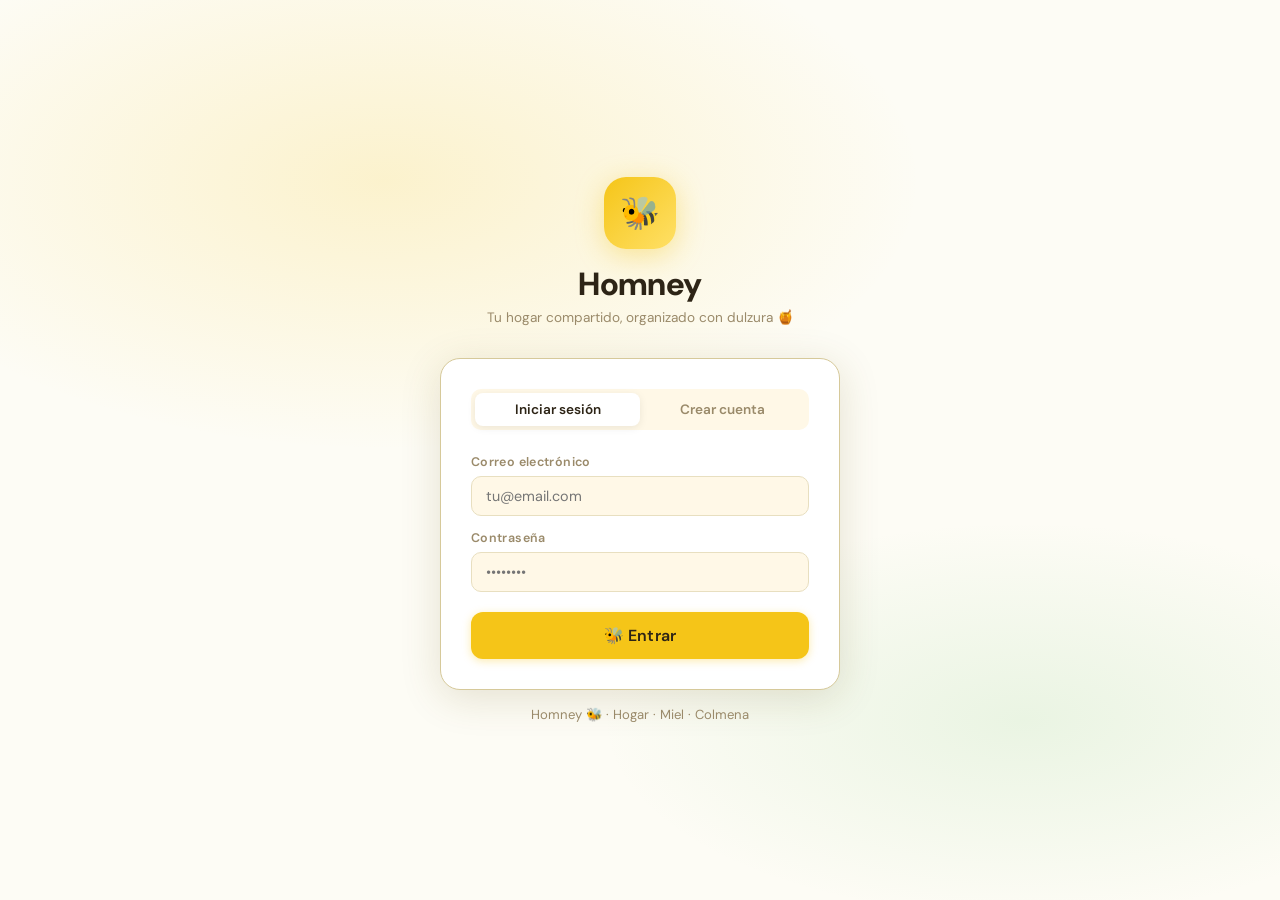
==== frontend/index.html @ 1d73d03b "Hago API-REST de tablas y un mvp basico" ====
<!DOCTYPE html>
<html lang="es">
<head>
<meta charset="UTF-8">
<meta name="viewport" content="width=device-width, initial-scale=1.0">
<title>Homney 🐝 — Tu hogar compartido</title>
<link href="https://fonts.googleapis.com/css2?family=DM+Sans:wght@300;400;500;600&display=swap" rel="stylesheet">
<link rel="stylesheet" href="css/styles.css">
</head>
<body>

<!-- ══════════════════ TOAST ══════════════════ -->
<div id="toast"></div>

<!-- ══════════════════════════════════════════════════════
     LOGIN / REGISTRO
══════════════════════════════════════════════════════ -->
<div id="login-screen">
  <div class="login-card">

    <div class="login-logo">
      <div class="logo-wrap">🐝</div>
      <h1>Homney</h1>
      <p>Tu hogar compartido, organizado con dulzura 🍯</p>
    </div>

    <div class="login-box">
      <!-- Tabs -->
      <div class="login-tabs">
        <div class="login-tab active" data-tab="login"    onclick="switchAuthTab('login')">Iniciar sesión</div>
        <div class="login-tab"        data-tab="registro" onclick="switchAuthTab('registro')">Crear cuenta</div>
      </div>

      <!-- Panel login -->
      <div id="panel-login">
        <div class="field">
          <label>Correo electrónico</label>
          <input type="email" id="login-email" placeholder="tu@email.com" autocomplete="email">
        </div>
        <div class="field">
          <label>Contraseña</label>
          <input type="password" id="login-pass" placeholder="••••••••" autocomplete="current-password">
        </div>
        <button class="btn btn-primary" id="btn-login" onclick="doLogin()" style="width:100%;padding:13px;font-size:1rem;border-radius:12px;margin-top:6px">
          🐝 Entrar
        </button>
      </div>

      <!-- Panel registro -->
      <div id="panel-registro" class="hidden">
        <div class="grid-form grid-form-2">
          <div class="field" style="grid-column:1/-1">
            <label>Nombre completo *</label>
            <input type="text" id="reg-nombre" placeholder="Tu nombre">
          </div>
          <div class="field">
            <label>Email *</label>
            <input type="email" id="reg-email" placeholder="tu@email.com">
          </div>
          <div class="field">
            <label>Teléfono *</label>
            <input type="tel" id="reg-telefono" placeholder="612345678">
          </div>
          <div class="field">
            <label>Contraseña *</label>
            <input type="password" id="reg-pass" placeholder="••••••••">
          </div>
          <div class="field">
            <label>Sexo *</label>
            <select id="reg-sexo">
              <option value="hombre">Hombre</option>
              <option value="mujer">Mujer</option>
              <option value="otro">Otro</option>
            </select>
          </div>
          <div class="field" style="grid-column:1/-1">
            <label>¿Qué quieres hacer?</label>
            <select id="reg-modo" onchange="onRegModoChange()">
              <option value="nuevo">🏠 Crear un hogar nuevo</option>
              <option value="unirse">🔑 Unirme a un hogar existente</option>
            </select>
          </div>
          <div class="field hidden" id="reg-clave-wrap" style="grid-column:1/-1">
            <label>Clave de invitación del hogar</label>
            <input type="text" id="reg-clave" placeholder="Ej: HABC12" style="text-transform:uppercase">
          </div>
        </div>
        <button class="btn btn-primary" id="btn-register" onclick="doRegister()" style="width:100%;padding:13px;font-size:1rem;border-radius:12px;margin-top:6px">
          🏠 Crear cuenta
        </button>
      </div>
    </div>

    <div class="login-footer">
      Homney 🐝 · Hogar · Miel · Colmena
    </div>
  </div>
</div>

<!-- ══════════════════════════════════════════════════════
     APP SHELL
══════════════════════════════════════════════════════ -->
<div id="app" class="hidden">

  <!-- SIDEBAR -->
  <nav id="sidebar">
    <div class="sidebar-logo">
      <div class="logo-mini">🐝</div>
      <div>
        <div class="brand">Homney</div>
        <div class="brand-sub">Tu colmena 🍯</div>
      </div>
    </div>

    <div class="sidebar-nav">
      <div class="nav-label">Principal</div>
      <button class="nav-item active" onclick="navigate('dashboard')" data-page="dashboard">
        <span class="icon">⊞</span> Dashboard
      </button>
      <button class="nav-item" onclick="navigate('hogar')" data-page="hogar">
        <span class="icon">🏠</span> Mi Hogar
      </button>
      <button class="nav-item" onclick="navigate('tareas')" data-page="tareas">
        <span class="icon">✅</span> Tareas
      </button>
      <button class="nav-item" onclick="navigate('cartera')" data-page="cartera">
        <span class="icon">💰</span> Mi Cartera
      </button>
      <button class="nav-item" onclick="navigate('muro')" data-page="muro">
        <span class="icon">📢</span> Muro
      </button>
      <button class="nav-item" onclick="navigate('perfil')" data-page="perfil">
        <span class="icon">👤</span> Mi Perfil
      </button>

      <div class="nav-label">Crear</div>
      <button class="nav-item" onclick="openModalTarea()">
        <span class="icon">＋</span> Nueva Tarea
      </button>
      <button class="nav-item" onclick="openModalGasto()">
        <span class="icon">＋</span> Nuevo Gasto
      </button>
      <button class="nav-item" onclick="openModalPub()">
        <span class="icon">＋</span> Publicar en muro
      </button>
    </div>

    <div class="sidebar-footer">
      <div class="user-chip" id="user-dropdown-wrap" onclick="toggleDropdown()">
        <div class="avatar" id="sidebar-avatar">?</div>
        <div class="user-info">
          <div class="user-name" id="sidebar-name">—</div>
          <div class="user-role" id="sidebar-role">—</div>
        </div>
        <span style="color:var(--muted);font-size:.75rem">▾</span>
        <div class="dropdown-menu" id="user-dropdown">
          <div class="dropdown-item" onclick="navigate('perfil')">👤 Mi cuenta</div>
          <div class="dropdown-item" onclick="navigate('cartera')">💰 Mi cartera</div>
          <div class="dropdown-item red" onclick="doLogout()">⏻ Cerrar sesión</div>
        </div>
      </div>
    </div>
  </nav>

  <!-- MAIN -->
  <div id="main">
    <div id="topbar">
      <button class="btn btn-icon btn-sm" onclick="toggleSidebar()" style="display:none" id="btn-menu">☰</button>
      <h2 id="topbar-title">Dashboard</h2>
      <div class="topbar-actions" id="topbar-actions"></div>
      <div class="avatar" id="topbar-avatar" onclick="toggleDropdown()" style="cursor:pointer" title="Mi perfil">?</div>
    </div>
    <div id="content"></div>
  </div>
</div>

<!-- ════════════════════════════════════════════════════════
     MODALES
════════════════════════════════════════════════════════ -->

<!-- GASTO -->
<div class="modal-overlay" id="modal-gasto">
  <div class="modal">
    <h3 id="modal-gasto-title">💰 Nuevo Gasto</h3>
    <div class="grid-form grid-form-2">
      <div class="field" style="grid-column:1/-1">
        <label>Concepto *</label>
        <input type="text" id="g-concepto" placeholder="Ej: Compra supermercado">
      </div>
      <div class="field">
        <label>Importe (€) *</label>
        <input type="number" id="g-importe" placeholder="0.00" step="0.01" min="0">
      </div>
      <div class="field">
        <label>Fecha *</label>
        <input type="date" id="g-fecha">
      </div>
      <div class="field">
        <label>Categoría *</label>
        <select id="g-categoria"><option value="">Cargando...</option></select>
      </div>
      <div class="field">
        <label>Modo de pago</label>
        <select id="g-modo">
          <option value="efectivo">💵 Efectivo</option>
          <option value="transferencia">🏦 Transferencia</option>
          <option value="tarjeta">💳 Tarjeta</option>
          <option value="bizum">📱 Bizum</option>
        </select>
      </div>
      <div class="field" style="grid-column:1/-1">
        <label>Tipo</label>
        <select id="g-tipo">
          <option value="fijo">Fijo (mensual/recurrente)</option>
          <option value="ocasional">Ocasional</option>
        </select>
      </div>
    </div>
    <div class="modal-footer">
      <button class="btn btn-ghost" onclick="closeModal('modal-gasto')">Cancelar</button>
      <button class="btn btn-primary" id="btn-submit-gasto" onclick="submitGasto()">💰 Registrar</button>
    </div>
  </div>
</div>

<!-- TAREA -->
<div class="modal-overlay" id="modal-tarea">
  <div class="modal">
    <h3 id="modal-tarea-title">✅ Nueva Tarea</h3>
    <div class="field">
      <label>Nombre de la tarea *</label>
      <input type="text" id="t-nombre" placeholder="Ej: Limpiar el baño">
    </div>
    <div class="grid-form grid-form-2">
      <div class="field">
        <label>Duración (min)</label>
        <input type="number" id="t-duracion" placeholder="20" min="1">
      </div>
      <div class="field">
        <label>Nº veces</label>
        <input type="number" id="t-numveces" value="1" min="1">
      </div>
      <div class="field">
        <label>Frecuencia *</label>
        <select id="t-frecuencia" onchange="onFrecuenciaChange()">
          <option value="dia">Diaria</option>
          <option value="semana">Semanal</option>
          <option value="mes">Mensual</option>
          <option value="variable">Variable</option>
        </select>
      </div>
      <div class="field">
        <label>Habitación</label>
        <select id="t-habitacion"><option value="">Sin habitación</option></select>
      </div>
    </div>
    <div class="field hidden" id="t-expl-wrap">
      <label>Explicación frecuencia variable</label>
      <textarea id="t-explicacion" placeholder="Describe cuándo se realiza..."></textarea>
    </div>
    <div class="modal-footer">
      <button class="btn btn-ghost" onclick="closeModal('modal-tarea')">Cancelar</button>
      <button class="btn btn-primary" id="btn-submit-tarea" onclick="submitTarea()">✅ Crear y asignarme</button>
    </div>
  </div>
</div>

<!-- HABITACION -->
<div class="modal-overlay" id="modal-hab">
  <div class="modal">
    <h3 id="modal-hab-title">🛋️ Nueva Habitación</h3>
    <div class="field">
      <label>Nombre *</label>
      <input type="text" id="h-nombre" placeholder="Ej: Salón, Habitación 1...">
    </div>
    <div class="field">
      <label>Tipo</label>
      <select id="h-tipo">
        <option value="generica">🛋️ Genérica</option>
        <option value="cocina">🍳 Cocina</option>
        <option value="aseo">🚿 Aseo / Baño</option>
        <option value="garaje">🚗 Garaje</option>
        <option value="exterior">🌿 Exterior / Jardín</option>
      </select>
    </div>
    <div class="modal-footer">
      <button class="btn btn-ghost" onclick="closeModal('modal-hab')">Cancelar</button>
      <button class="btn btn-primary" id="btn-submit-hab" onclick="submitHabitacion()">🛋️ Crear</button>
    </div>
  </div>
</div>

<!-- PUBLICACION MURO -->
<div class="modal-overlay" id="modal-pub">
  <div class="modal">
    <h3 id="modal-pub-title">📢 Nueva publicación</h3>
    <div class="field">
      <label>Título *</label>
      <input type="text" id="p-titulo" placeholder="Ej: Lista de la compra, Aviso importante...">
    </div>
    <div class="field">
      <label>Contenido *</label>
      <textarea id="p-cuerpo" placeholder="Escribe aquí tu mensaje para el hogar..." style="min-height:100px"></textarea>
    </div>
    <div class="modal-footer">
      <button class="btn btn-ghost" onclick="closeModal('modal-pub')">Cancelar</button>
      <button class="btn btn-primary" id="btn-submit-pub" onclick="submitPub()">📢 Publicar</button>
    </div>
  </div>
</div>

<!-- PERFIL — editar -->
<div class="modal-overlay" id="modal-perfil">
  <div class="modal">
    <h3>👤 Editar mi perfil</h3>
    <div class="grid-form grid-form-2">
      <div class="field" style="grid-column:1/-1">
        <label>Nombre *</label>
        <input type="text" id="ep-nombre" placeholder="Tu nombre">
      </div>
      <div class="field">
        <label>Email *</label>
        <input type="email" id="ep-email" placeholder="tu@email.com">
      </div>
      <div class="field">
        <label>Teléfono *</label>
        <input type="tel" id="ep-telefono" placeholder="612345678">
      </div>
      <div class="field">
        <label>Sexo</label>
        <select id="ep-sexo">
          <option value="hombre">Hombre</option>
          <option value="mujer">Mujer</option>
          <option value="otro">Otro</option>
        </select>
      </div>
      <div class="field">
        <label>Fecha de nacimiento</label>
        <input type="date" id="ep-fecha">
      </div>
    </div>
    <div class="modal-footer">
      <button class="btn btn-ghost" onclick="closeModal('modal-perfil')">Cancelar</button>
      <button class="btn btn-primary" onclick="submitPerfil()">💾 Guardar cambios</button>
    </div>
  </div>
</div>

<!-- ─── JS ──────────────────────────────────────────────────── -->
<script src="js/app.js"></script>
<script>
  // Atajos de teclado en login
  document.getElementById('login-pass').addEventListener('keydown', e => {
    if (e.key === 'Enter') doLogin();
  });
  document.getElementById('login-email').addEventListener('keydown', e => {
    if (e.key === 'Enter') document.getElementById('login-pass').focus();
  });

  // Mostrar botón menú en móvil
  if (window.innerWidth <= 768) {
    document.getElementById('btn-menu').style.display = 'inline-flex';
  }
  window.addEventListener('resize', () => {
    document.getElementById('btn-menu').style.display =
      window.innerWidth <= 768 ? 'inline-flex' : 'none';
  });
</script>
</body>
</html>
---- frontend/css/styles.css ----
/* ═══════════════════════════════════════════════════════════
   HOMNEY — Estilos principales
   Paleta: crema, amarillo miel, verde pastel, abeja 🐝
═══════════════════════════════════════════════════════════ */

*, *::before, *::after { box-sizing: border-box; margin: 0; padding: 0; }

:root {
  --bg:          #FDFCF5;
  --surface:     #FFFFFF;
  --surface2:    #FFF8E7;
  --border:      #E8DFC0;
  --border2:     #D6C99A;
  --accent:      #F5C518;
  --accent-dark: #D4A80E;
  --accent-bg:   #FFF3C0;
  --green:       #7CC87A;
  --green-dark:  #58A856;
  --green-bg:    #E8F5E8;
  --danger:      #E05C5C;
  --danger-bg:   #FDEAEA;
  --warn:        #E89A30;
  --warn-bg:     #FEF3E2;
  --text:        #2D2416;
  --text-mid:    #5C4A2A;
  --muted:       #9A8A6A;
  --radius:      14px;
  --shadow:      0 4px 24px rgba(100,80,20,.10);
  --shadow-lg:   0 8px 40px rgba(100,80,20,.16);
}

html, body {
  height: 100%;
  font-family: 'DM Sans', 'Segoe UI', sans-serif;
  background: var(--bg);
  color: var(--text);
}

/* ─── SCROLLBAR ──────────────────────────────────────────── */
::-webkit-scrollbar { width: 5px; }
::-webkit-scrollbar-track { background: transparent; }
::-webkit-scrollbar-thumb { background: var(--border2); border-radius: 99px; }

/* ─── UTILITY ────────────────────────────────────────────── */
.hidden { display: none !important; }

.tag {
  display: inline-block; padding: 2px 10px; border-radius: 99px;
  font-size: .7rem; font-weight: 700; letter-spacing: .04em; text-transform: uppercase;
}
.tag-yellow  { background: var(--accent-bg);  color: var(--accent-dark); }
.tag-green   { background: var(--green-bg);   color: var(--green-dark);  }
.tag-red     { background: var(--danger-bg);  color: var(--danger);      }
.tag-warn    { background: var(--warn-bg);    color: var(--warn);        }
.tag-muted   { background: #F0EAD8;           color: var(--muted);       }

/* ─── TOAST ──────────────────────────────────────────────── */
#toast {
  position: fixed; bottom: 28px; right: 28px; z-index: 9999;
  background: var(--surface); border: 2px solid var(--border2);
  color: var(--text); padding: 14px 22px; border-radius: var(--radius);
  font-size: .88rem; font-weight: 500; box-shadow: var(--shadow-lg);
  transform: translateY(80px); opacity: 0;
  transition: all .35s cubic-bezier(.34,1.56,.64,1);
  max-width: 320px; display: flex; align-items: center; gap: 10px;
}
#toast.show { transform: translateY(0); opacity: 1; }
#toast.err  { border-color: var(--danger); background: var(--danger-bg); }
#toast.ok   { border-color: var(--green);  background: var(--green-bg);  }
#toast.warn { border-color: var(--warn);   background: var(--warn-bg);   }

/* ─── MODAL ──────────────────────────────────────────────── */
.modal-overlay {
  position: fixed; inset: 0;
  background: rgba(45,36,22,.45); backdrop-filter: blur(4px);
  z-index: 800; display: flex; align-items: center; justify-content: center;
  opacity: 0; pointer-events: none; transition: opacity .25s;
  padding: 16px;
}
.modal-overlay.open { opacity: 1; pointer-events: all; }
.modal {
  background: var(--surface); border: 1.5px solid var(--border2);
  border-radius: calc(var(--radius)*1.4); padding: 30px;
  width: 100%; max-width: 480px;
  transform: translateY(24px) scale(.97);
  transition: transform .3s cubic-bezier(.34,1.56,.64,1);
  box-shadow: var(--shadow-lg); max-height: 90vh; overflow-y: auto;
}
.modal-overlay.open .modal { transform: translateY(0) scale(1); }
.modal h3 {
  font-size: 1.15rem; font-weight: 700; margin-bottom: 20px;
  color: var(--text); display: flex; align-items: center; gap: 8px;
}
.modal-footer {
  display: flex; gap: 10px; justify-content: flex-end; margin-top: 22px;
  padding-top: 18px; border-top: 1px solid var(--border);
}

/* ─── FORM ───────────────────────────────────────────────── */
.field { display: flex; flex-direction: column; gap: 6px; margin-bottom: 14px; }
.field label { font-size: .78rem; color: var(--muted); font-weight: 600; letter-spacing: .03em; }
.field input, .field select, .field textarea {
  background: var(--surface2); border: 1.5px solid var(--border);
  color: var(--text); border-radius: 10px; padding: 10px 14px;
  font-family: inherit; font-size: .9rem; outline: none;
  transition: border-color .2s, box-shadow .2s;
}
.field input:focus, .field select:focus, .field textarea:focus {
  border-color: var(--accent); box-shadow: 0 0 0 3px rgba(245,197,24,.15);
}
.field select option { background: var(--surface); }
.field textarea { resize: vertical; min-height: 80px; }
.grid-form { display: grid; gap: 12px; }
.grid-form-2 { grid-template-columns: 1fr 1fr; }

/* ─── BUTTONS ────────────────────────────────────────────── */
.btn {
  display: inline-flex; align-items: center; justify-content: center; gap: 7px;
  padding: 10px 20px; border-radius: 10px; font-family: inherit;
  font-size: .88rem; font-weight: 600; cursor: pointer; border: none;
  transition: all .18s; letter-spacing: .01em; white-space: nowrap;
}
.btn:disabled { opacity: .55; cursor: not-allowed; }

.btn-primary {
  background: var(--accent); color: var(--text);
  box-shadow: 0 2px 8px rgba(245,197,24,.35);
}
.btn-primary:hover:not(:disabled) { background: var(--accent-dark); transform: translateY(-1px); }

.btn-green {
  background: var(--green); color: #fff;
  box-shadow: 0 2px 8px rgba(124,200,122,.30);
}
.btn-green:hover:not(:disabled) { background: var(--green-dark); transform: translateY(-1px); }

.btn-ghost {
  background: transparent; color: var(--muted);
  border: 1.5px solid var(--border);
}
.btn-ghost:hover { color: var(--text); border-color: var(--accent); background: var(--accent-bg); }

.btn-danger {
  background: var(--danger-bg); color: var(--danger);
  border: 1px solid rgba(224,92,92,.3);
}
.btn-danger:hover { background: #fbd5d5; }

.btn-icon {
  background: var(--surface2); color: var(--muted);
  border: 1px solid var(--border); padding: 7px 10px; border-radius: 8px;
}
.btn-icon:hover { background: var(--accent-bg); color: var(--accent-dark); border-color: var(--accent); }

.btn-sm { padding: 6px 14px; font-size: .8rem; border-radius: 8px; }

/* ═══════════════════════════════════════════════════════════
   LOGIN / REGISTRO
═══════════════════════════════════════════════════════════ */
#login-screen {
  min-height: 100vh; display: flex; align-items: center; justify-content: center;
  background:
    radial-gradient(ellipse 70% 50% at 30% 20%, rgba(245,197,24,.18) 0%, transparent 60%),
    radial-gradient(ellipse 60% 40% at 80% 80%, rgba(124,200,122,.15) 0%, transparent 55%),
    var(--bg);
  padding: 24px;
}
.login-card {
  width: 100%; max-width: 400px;
  animation: fadeUp .5s cubic-bezier(.34,1.2,.64,1) both;
}
.login-logo { text-align: center; margin-bottom: 32px; }
.login-logo .logo-wrap {
  width: 72px; height: 72px; border-radius: 22px;
  background: linear-gradient(135deg, var(--accent) 0%, #FFE066 100%);
  display: inline-flex; align-items: center; justify-content: center;
  font-size: 2rem; margin-bottom: 14px;
  box-shadow: 0 6px 28px rgba(245,197,24,.40);
}
.login-logo h1 { font-size: 2rem; font-weight: 800; color: var(--text); letter-spacing: -.02em; }
.login-logo p  { color: var(--muted); font-size: .85rem; margin-top: 4px; }

.login-box {
  background: var(--surface); border: 1.5px solid var(--border2);
  border-radius: 20px; padding: 30px; box-shadow: var(--shadow-lg);
}
.login-box h2 { font-size: 1.1rem; font-weight: 700; margin-bottom: 20px; }
.login-box .btn-primary { width: 100%; padding: 13px; font-size: 1rem; border-radius: 12px; margin-top: 6px; }

.login-tabs { display: flex; gap: 0; margin-bottom: 24px; background: var(--surface2); border-radius: 10px; padding: 4px; }
.login-tab {
  flex: 1; padding: 8px; text-align: center; font-size: .85rem; font-weight: 600;
  cursor: pointer; border-radius: 8px; transition: all .2s; color: var(--muted);
}
.login-tab.active { background: var(--surface); color: var(--text); box-shadow: 0 2px 8px rgba(0,0,0,.08); }

.login-footer { text-align: center; margin-top: 16px; font-size: .82rem; color: var(--muted); }

/* ═══════════════════════════════════════════════════════════
   APP SHELL
═══════════════════════════════════════════════════════════ */
#app { display: flex; height: 100vh; overflow: hidden; }

/* ─── SIDEBAR ─────────────────────────────────────────────── */
#sidebar {
  width: 224px; flex-shrink: 0;
  background: var(--surface); border-right: 1.5px solid var(--border);
  display: flex; flex-direction: column; padding: 20px 0;
  transition: width .3s, transform .3s; z-index: 100;
}
.sidebar-logo {
  padding: 0 18px 20px; border-bottom: 1px solid var(--border);
  display: flex; align-items: center; gap: 10px;
}
.sidebar-logo .logo-mini {
  width: 36px; height: 36px; border-radius: 10px;
  background: linear-gradient(135deg, var(--accent), #FFE566);
  display: flex; align-items: center; justify-content: center;
  font-size: 1.1rem; box-shadow: 0 2px 8px rgba(245,197,24,.30);
}
.sidebar-logo .brand { font-size: 1.05rem; font-weight: 800; color: var(--text); }
.sidebar-logo .brand-sub { font-size: .68rem; color: var(--muted); }

.sidebar-nav { flex: 1; padding: 14px 10px; display: flex; flex-direction: column; gap: 2px; overflow-y: auto; }
.nav-label {
  font-size: .65rem; color: var(--muted); font-weight: 700;
  letter-spacing: .1em; text-transform: uppercase; padding: 12px 8px 5px;
}
.nav-item {
  display: flex; align-items: center; gap: 9px;
  padding: 9px 12px; border-radius: 10px; cursor: pointer;
  color: var(--text-mid); font-size: .86rem; font-weight: 500;
  transition: all .15s; border: none; background: none; width: 100%; text-align: left;
}
.nav-item:hover { background: var(--surface2); color: var(--text); }
.nav-item.active { background: var(--accent-bg); color: var(--accent-dark); font-weight: 700; }
.nav-item .icon { width: 18px; text-align: center; font-size: 1rem; flex-shrink: 0; }

.sidebar-footer { padding: 14px 10px; border-top: 1px solid var(--border); }
.user-chip {
  display: flex; align-items: center; gap: 10px;
  padding: 10px 10px; border-radius: 10px; cursor: pointer;
  transition: background .15s; position: relative;
}
.user-chip:hover { background: var(--surface2); }

.avatar {
  width: 34px; height: 34px; border-radius: 50%;
  background: linear-gradient(135deg, var(--accent), var(--green));
  display: flex; align-items: center; justify-content: center;
  font-size: .88rem; font-weight: 800; color: var(--text); flex-shrink: 0;
}
.avatar img { width: 100%; height: 100%; border-radius: 50%; object-fit: cover; }
.avatar-lg { width: 54px; height: 54px; font-size: 1.3rem; }

.user-info { flex: 1; min-width: 0; }
.user-name { font-size: .84rem; font-weight: 600; white-space: nowrap; overflow: hidden; text-overflow: ellipsis; }
.user-role { font-size: .7rem; color: var(--muted); }

/* ─── DROPDOWN ───────────────────────────────────────────── */
.dropdown-menu {
  position: absolute; left: 0; right: 0; bottom: calc(100% + 6px);
  background: var(--surface); border: 1.5px solid var(--border2);
  border-radius: var(--radius); z-index: 500;
  box-shadow: var(--shadow-lg); overflow: hidden;
  opacity: 0; pointer-events: none; transform: translateY(6px);
  transition: all .2s;
}
.dropdown-menu.open { opacity: 1; pointer-events: all; transform: translateY(0); }
.dropdown-item {
  padding: 10px 16px; font-size: .85rem; cursor: pointer;
  transition: background .12s; display: flex; align-items: center; gap: 8px;
}
.dropdown-item:hover { background: var(--surface2); }
.dropdown-item.red { color: var(--danger); }

/* ─── TOPBAR ──────────────────────────────────────────────── */
#topbar {
  height: 58px; border-bottom: 1.5px solid var(--border);
  display: flex; align-items: center; padding: 0 24px; gap: 14px;
  flex-shrink: 0; background: var(--surface);
}
#topbar h2 { font-size: 1.05rem; font-weight: 800; flex: 1; color: var(--text); }
.topbar-actions { display: flex; gap: 8px; }

/* ─── MAIN / CONTENT ─────────────────────────────────────── */
#main { flex: 1; display: flex; flex-direction: column; overflow: hidden; }
#content { flex: 1; overflow-y: auto; padding: 24px; }

/* ─── CARDS ──────────────────────────────────────────────── */
.card {
  background: var(--surface); border: 1.5px solid var(--border);
  border-radius: var(--radius); padding: 20px;
  box-shadow: 0 2px 10px rgba(100,80,20,.06);
}
.card-header {
  display: flex; align-items: center; justify-content: space-between; margin-bottom: 16px;
}
.card-title { font-size: .95rem; font-weight: 700; display: flex; align-items: center; gap: 7px; }
.card-action { font-size: .78rem; color: var(--accent-dark); cursor: pointer; font-weight: 600; }
.card-action:hover { text-decoration: underline; }

/* ─── STAT CARDS ─────────────────────────────────────────── */
.stat-card {
  background: var(--surface); border: 1.5px solid var(--border);
  border-radius: var(--radius); padding: 18px;
  display: flex; flex-direction: column; gap: 8px;
  transition: border-color .2s, transform .2s, box-shadow .2s;
  box-shadow: 0 2px 8px rgba(100,80,20,.06);
}
.stat-card:hover { border-color: var(--accent); transform: translateY(-2px); box-shadow: var(--shadow); }
.stat-icon { font-size: 1.5rem; }
.stat-value { font-size: 1.7rem; font-weight: 800; color: var(--text); }
.stat-label { font-size: .76rem; color: var(--muted); font-weight: 500; }

/* ─── GRID LAYOUTS ───────────────────────────────────────── */
.grid-2 { display: grid; grid-template-columns: 1fr 1fr; gap: 20px; }
.grid-3 { display: grid; grid-template-columns: repeat(3, 1fr); gap: 16px; }
.grid-4 { display: grid; grid-template-columns: repeat(auto-fill, minmax(180px, 1fr)); gap: 14px; }

/* ─── LIST ITEMS ─────────────────────────────────────────── */
.list-item {
  display: flex; align-items: center; gap: 12px;
  padding: 12px 0; border-bottom: 1px solid var(--border);
}
.list-item:last-child { border-bottom: none; padding-bottom: 0; }
.list-item-icon {
  width: 38px; height: 38px; border-radius: 10px;
  background: var(--surface2); display: flex; align-items: center;
  justify-content: center; font-size: 1rem; flex-shrink: 0;
  border: 1px solid var(--border);
}
.list-item-body { flex: 1; min-width: 0; }
.list-item-title { font-size: .87rem; font-weight: 600; white-space: nowrap; overflow: hidden; text-overflow: ellipsis; }
.list-item-sub   { font-size: .74rem; color: var(--muted); margin-top: 2px; }
.list-item-right { text-align: right; flex-shrink: 0; }
.list-item-amount { font-size: .95rem; font-weight: 800; }
.list-item-amount.neg { color: var(--danger); }
.list-item-amount.pos { color: var(--green-dark); }
.list-item-actions { display: flex; gap: 4px; }

/* ─── HABITACIONES ───────────────────────────────────────── */
.hab-card {
  background: var(--surface2); border: 1.5px solid var(--border);
  border-radius: var(--radius); padding: 16px;
  display: flex; flex-direction: column; gap: 8px;
  cursor: pointer; transition: all .18s; position: relative; overflow: hidden;
}
.hab-card::before {
  content: ''; position: absolute; top: 0; left: 0; right: 0; height: 3px;
  background: linear-gradient(90deg, var(--accent), var(--green));
  opacity: 0; transition: opacity .2s;
}
.hab-card:hover { border-color: var(--accent); transform: translateY(-2px); box-shadow: var(--shadow); }
.hab-card:hover::before { opacity: 1; }
.hab-card.add-card {
  border-style: dashed; align-items: center; justify-content: center; min-height: 110px;
  background: transparent;
}
.hab-card.add-card:hover { border-color: var(--green); background: var(--green-bg); }
.hab-icon { font-size: 1.6rem; }
.hab-name { font-size: .9rem; font-weight: 700; }
.hab-meta { font-size: .74rem; color: var(--muted); }
.hab-actions { display: flex; gap: 4px; margin-top: 4px; }

/* ─── TAREAS ─────────────────────────────────────────────── */
.tarea-item {
  display: flex; align-items: center; gap: 12px;
  padding: 12px 14px; border-radius: 10px;
  background: var(--surface2); margin-bottom: 8px;
  border: 1px solid var(--border); transition: all .15s;
}
.tarea-item:hover { border-color: var(--green); background: var(--green-bg); }
.tarea-check {
  width: 22px; height: 22px; border-radius: 50%;
  border: 2px solid var(--border2); flex-shrink: 0; cursor: pointer;
  transition: all .18s; display: flex; align-items: center; justify-content: center;
}
.tarea-check:hover { border-color: var(--green); background: var(--green-bg); }
.tarea-check.done { background: var(--green); border-color: var(--green); }
.tarea-body { flex: 1; min-width: 0; }
.tarea-name { font-size: .87rem; font-weight: 600; }
.tarea-freq { font-size: .73rem; color: var(--muted); margin-top: 2px; }
.tarea-actions { display: flex; gap: 4px; }

/* ─── MURO (PUBLICACIONES) ───────────────────────────────── */
.pub-card {
  background: var(--surface); border: 1.5px solid var(--border);
  border-radius: var(--radius); padding: 18px; margin-bottom: 12px;
  transition: border-color .15s; box-shadow: 0 2px 8px rgba(100,80,20,.06);
}
.pub-card:hover { border-color: var(--accent); }
.pub-header { display: flex; align-items: center; gap: 10px; margin-bottom: 12px; }
.pub-avatar {
  width: 34px; height: 34px; border-radius: 50%;
  background: linear-gradient(135deg, var(--accent), var(--green));
  display: flex; align-items: center; justify-content: center;
  font-size: .85rem; font-weight: 800; color: var(--text); flex-shrink: 0;
}
.pub-meta { flex: 1; }
.pub-user { font-size: .85rem; font-weight: 700; }
.pub-date { font-size: .72rem; color: var(--muted); }
.pub-title { font-size: .97rem; font-weight: 700; margin-bottom: 6px; color: var(--text); }
.pub-body  { font-size: .85rem; color: var(--text-mid); line-height: 1.6; }
.pub-actions { display: flex; gap: 6px; }

/* ─── COMPAÑERO CARD ─────────────────────────────────────── */
.companion-card {
  background: var(--surface); border: 1.5px solid var(--border);
  border-radius: var(--radius); padding: 18px;
  display: flex; flex-direction: column; align-items: center;
  text-align: center; gap: 8px;
  transition: border-color .18s, transform .18s;
}
.companion-card:hover { border-color: var(--accent); transform: translateY(-2px); }

/* ─── EMPTY STATE ────────────────────────────────────────── */
.empty { text-align: center; padding: 36px 20px; color: var(--muted); }
.empty .empty-icon { font-size: 2.4rem; margin-bottom: 10px; display: block; }
.empty p { font-size: .86rem; }

/* ─── LOADING ────────────────────────────────────────────── */
.spinner {
  width: 18px; height: 18px; border: 2.5px solid var(--border2);
  border-top-color: var(--accent); border-radius: 50%;
  animation: spin .7s linear infinite; display: inline-block; flex-shrink: 0;
}
.loading-block {
  display: flex; align-items: center; justify-content: center;
  gap: 10px; padding: 40px; color: var(--muted); font-size: .88rem;
}

/* ─── SECTION HELPERS ────────────────────────────────────── */
.section-title {
  font-size: .95rem; font-weight: 800; margin-bottom: 14px;
  color: var(--text); display: flex; align-items: center; gap: 7px;
}
.section-gap { margin-bottom: 22px; }
.divider { border: none; border-top: 1px solid var(--border); margin: 20px 0; }

/* ─── DEUDA BAR ──────────────────────────────────────────── */
.deuda-bar { height: 6px; border-radius: 99px; background: var(--border); margin: 8px 0; overflow: hidden; }
.deuda-fill { height: 100%; border-radius: 99px; background: linear-gradient(90deg, var(--accent), var(--green)); }

/* ─── PERFIL ─────────────────────────────────────────────── */
.perfil-header {
  display: flex; align-items: center; gap: 18px;
  padding: 20px; background: var(--surface); border: 1.5px solid var(--border);
  border-radius: var(--radius); margin-bottom: 20px;
}

/* ─── ANIMATIONS ─────────────────────────────────────────── */
@keyframes fadeUp {
  from { opacity: 0; transform: translateY(24px); }
  to   { opacity: 1; transform: translateY(0); }
}
@keyframes spin { to { transform: rotate(360deg); } }

.page { animation: fadeUp .35s cubic-bezier(.34,1.1,.64,1) both; }

/* ─── RESPONSIVE ─────────────────────────────────────────── */
@media (max-width: 768px) {
  #sidebar {
    position: fixed; inset: 0 auto 0 0;
    transform: translateX(-100%); width: 240px;
    box-shadow: none; transition: transform .3s;
  }
  #sidebar.open { transform: translateX(0); box-shadow: 4px 0 30px rgba(0,0,0,.15); }
  .grid-2, .grid-3 { grid-template-columns: 1fr; }
  #content { padding: 14px; }
  #topbar { padding: 0 16px; }
}

/* ─── HONEY ACCENT STRIP ─────────────────────────────────── */
.honey-strip {
  height: 4px; border-radius: 99px;
  background: linear-gradient(90deg, var(--accent) 0%, var(--green) 100%);
  margin-bottom: 20px;
}

/* ─── REPARTO GASTOS ─────────────────────────────────────── */
.reparto-section {
  background: var(--surface); border: 1.5px solid var(--border);
  border-radius: var(--radius); overflow: hidden;
  box-shadow: 0 2px 10px rgba(100,80,20,.06);
}
.reparto-section-title {
  display: flex; align-items: center; justify-content: space-between;
  padding: 16px 20px; font-weight: 800; font-size: .97rem;
  border-bottom: 1px solid var(--border);
  background: var(--surface2);
}

.reparto-member-block {
  border-bottom: 1px solid var(--border);
}
.reparto-member-block:last-child { border-bottom: none; }

.reparto-member-header {
  display: flex; align-items: center; gap: 12px;
  padding: 14px 20px; background: var(--surface);
  cursor: default;
}

.reparto-items {
  padding: 0 20px 10px 20px;
}

.reparto-item {
  display: flex; align-items: center; gap: 12px;
  padding: 9px 0; border-bottom: 1px dashed var(--border);
}
.reparto-item:last-child { border-bottom: none; }

.reparto-item-icon {
  width: 30px; height: 30px; border-radius: 8px;
  background: var(--surface2); display: flex; align-items: center;
  justify-content: center; font-size: .85rem; flex-shrink: 0;
  border: 1px solid var(--border);
}
.reparto-item-body  { flex: 1; min-width: 0; }
.reparto-item-title { font-size: .84rem; font-weight: 600; white-space: nowrap; overflow: hidden; text-overflow: ellipsis; }
.reparto-item-sub   { font-size: .72rem; color: var(--muted); }
.reparto-item-right { display: flex; align-items: center; gap: 8px; flex-shrink: 0; }

.reparto-pendiente { opacity: 1; }
.reparto-abonado   { opacity: .65; }
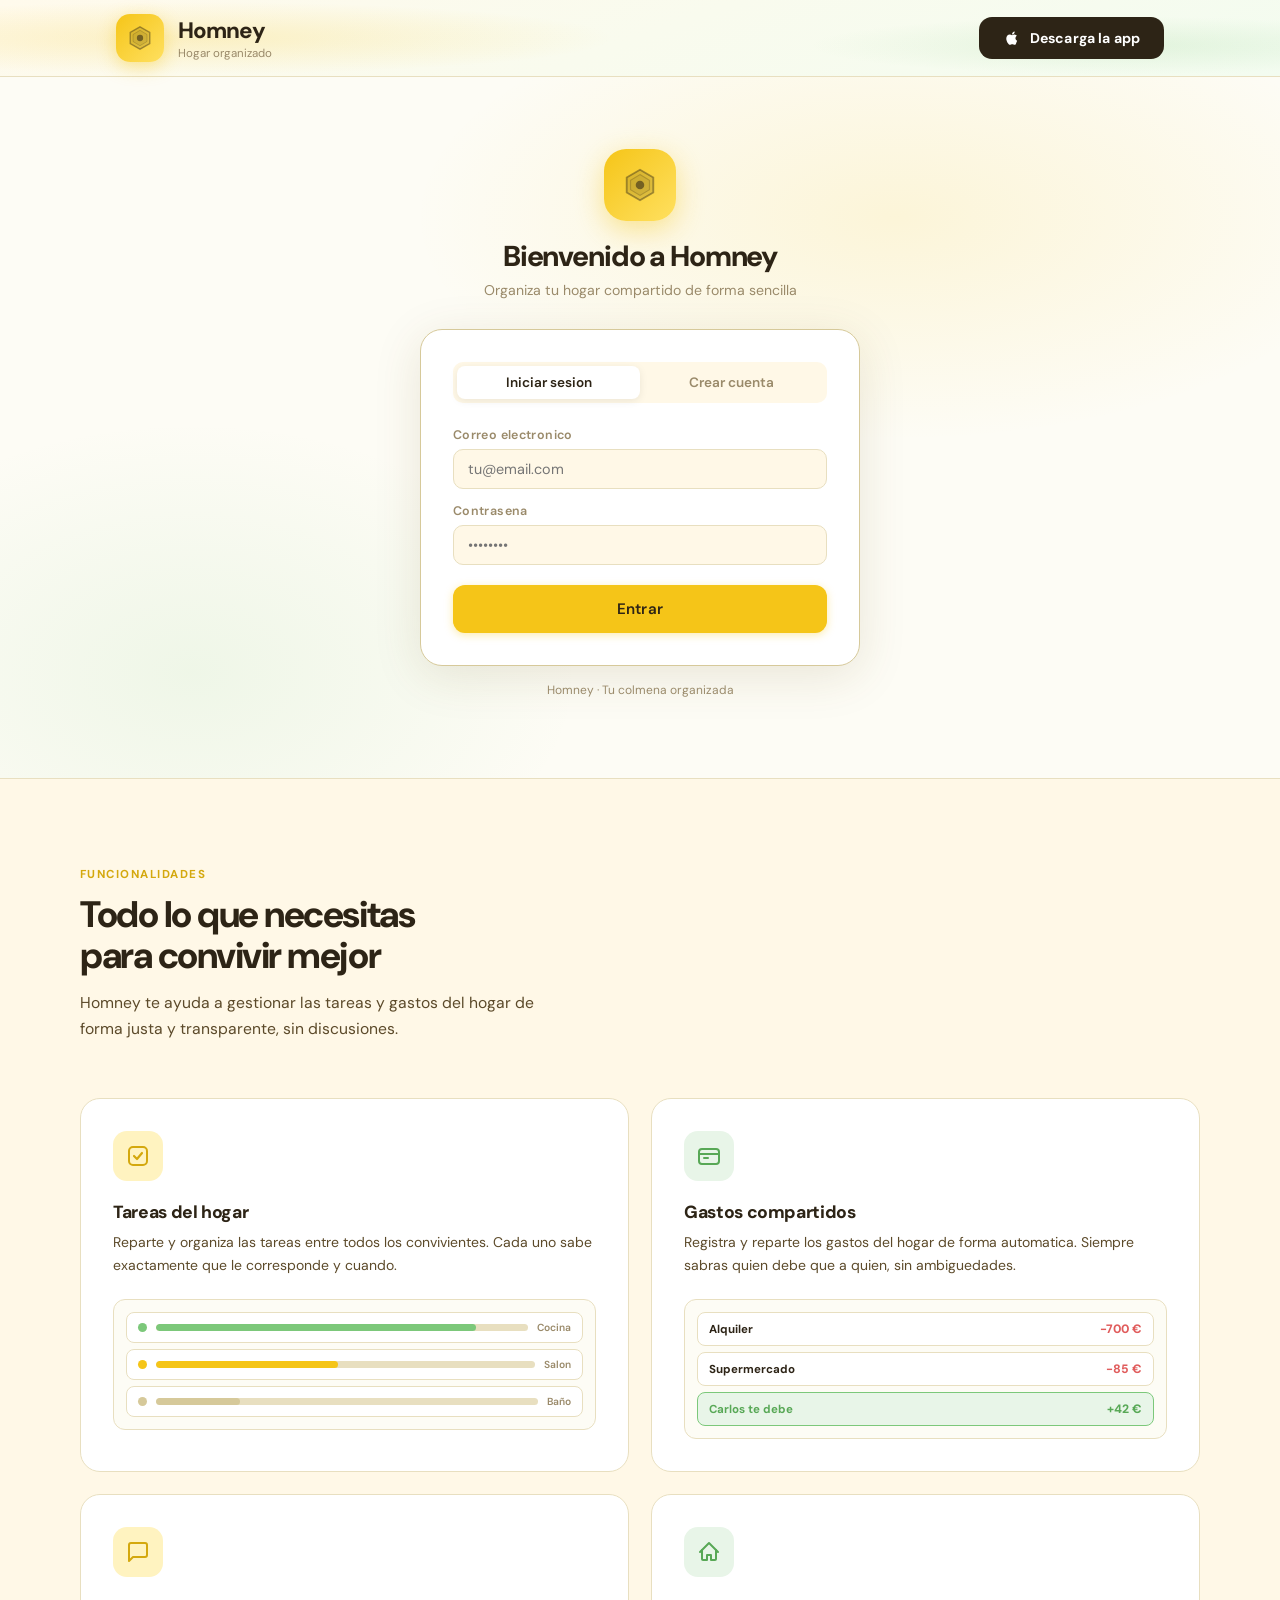
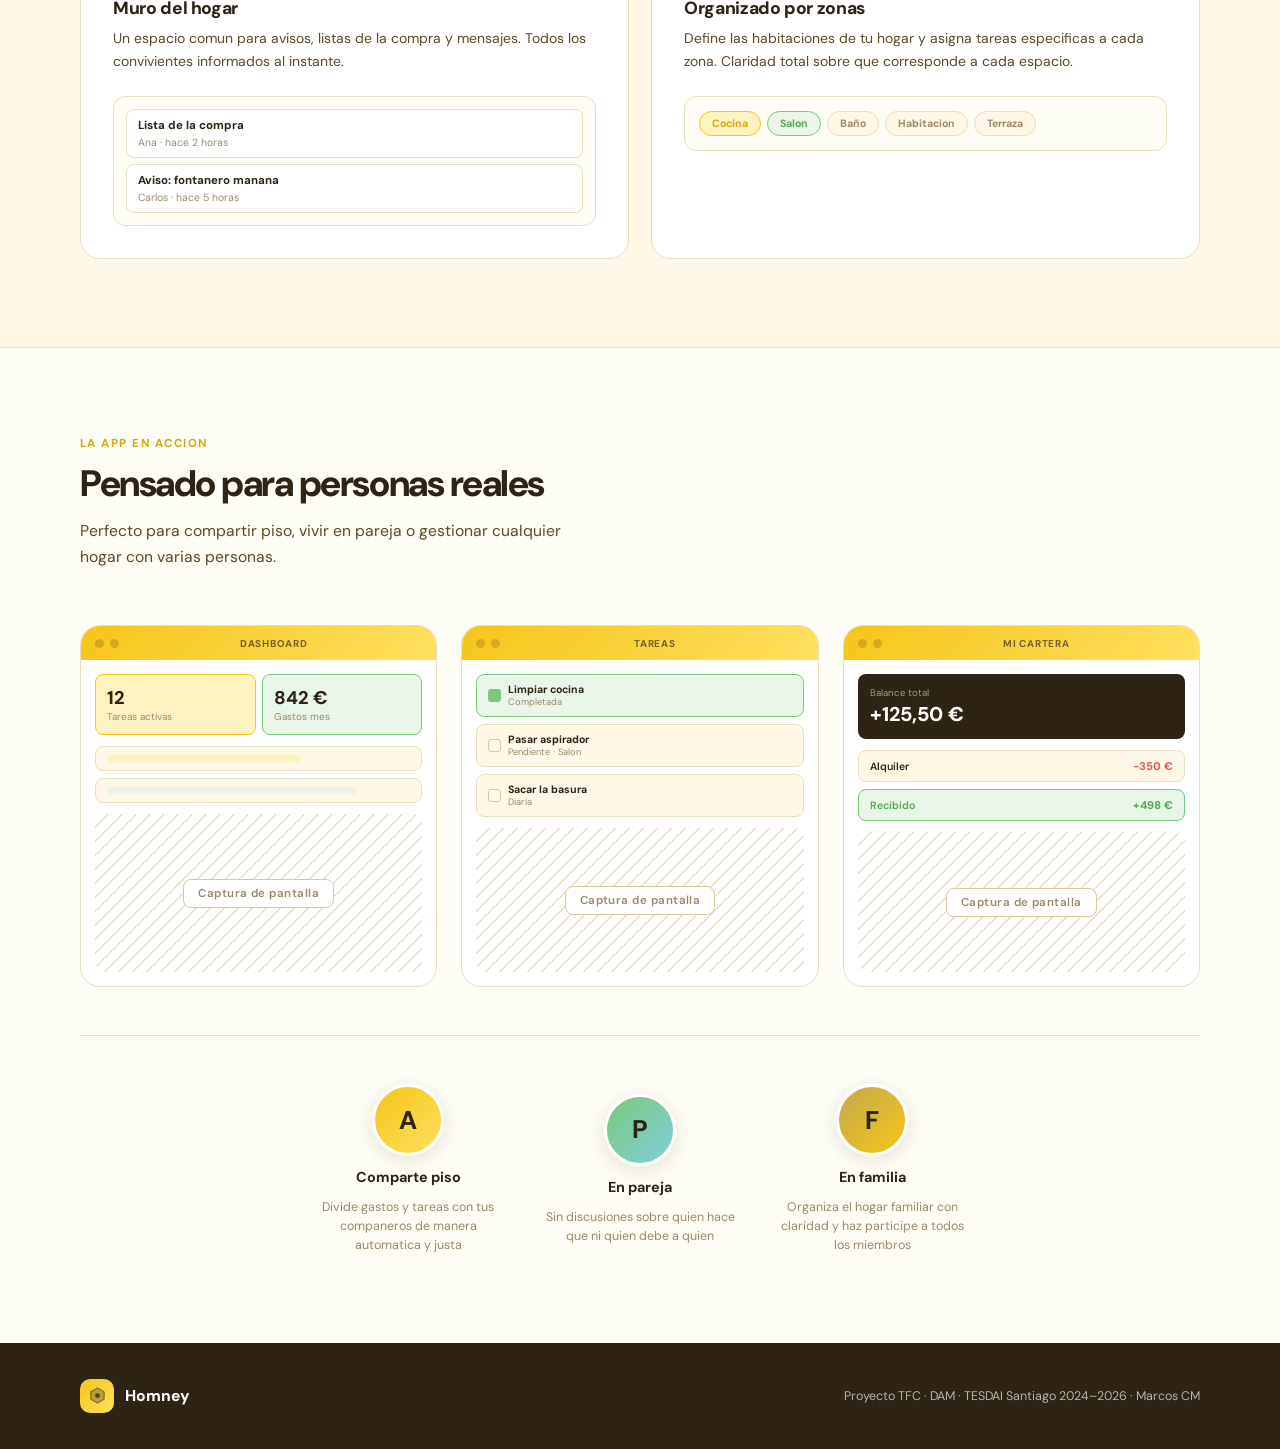
==== commit 718bfeb7: "Completo el funcionamiento de la web" ====
--- a/frontend/index.html
+++ b/frontend/index.html
@@ -3,368 +3,1884 @@
 <head>
 <meta charset="UTF-8">
 <meta name="viewport" content="width=device-width, initial-scale=1.0">
-<title>Homney 🐝 — Tu hogar compartido</title>
-<link href="https://fonts.googleapis.com/css2?family=DM+Sans:wght@300;400;500;600&display=swap" rel="stylesheet">
+<title>Homney — Tu hogar compartido</title>
+<link href="https://fonts.googleapis.com/css2?family=DM+Sans:ital,opsz,wght@0,9..40,300;0,9..40,400;0,9..40,500;0,9..40,600;0,9..40,700;0,9..40,800&display=swap" rel="stylesheet">
 <link rel="stylesheet" href="css/styles.css">
+<style>
+
+/* ═══════════════════════════════════════════════════════
+   ANIMACIONES DE LOGO
+═══════════════════════════════════════════════════════ */
+@keyframes logoEntrance {
+  0%   { transform: scale(.2) rotate(-30deg); opacity: 0; filter: blur(8px); }
+  65%  { transform: scale(1.14) rotate(6deg);  opacity: 1; filter: blur(0); }
+  82%  { transform: scale(.93) rotate(-2deg); }
+  100% { transform: scale(1) rotate(0);        opacity: 1; }
+}
+@keyframes logoPulse {
+  0%   { transform: scale(1); }
+  22%  { transform: scale(1.45) rotate(12deg); }
+  50%  { transform: scale(1.1)  rotate(-5deg); }
+  75%  { transform: scale(1.2)  rotate(3deg);  }
+  100% { transform: scale(1)    rotate(0);     }
+}
+@keyframes fadeUp {
+  from { opacity: 0; transform: translateY(24px); }
+  to   { opacity: 1; transform: translateY(0); }
+}
+@keyframes spin { to { transform: rotate(360deg); } }
+
+.logo-entrance { animation: logoEntrance .85s cubic-bezier(.34,1.3,.64,1) both; }
+.logo-pulse    { animation: logoPulse .65s cubic-bezier(.34,1.56,.64,1) both !important; }
+
+/* ═══════════════════════════════════════════════════════
+   BANNER SUPERIOR
+═══════════════════════════════════════════════════════ */
+#app-banner {
+  background:
+    radial-gradient(ellipse 55% 80% at 15% 50%, rgba(245,197,24,.20) 0%, transparent 60%),
+    radial-gradient(ellipse 45% 70% at 88% 60%, rgba(124,200,122,.16) 0%, transparent 55%),
+    linear-gradient(160deg, #FFFAEC 0%, #F3FCF0 100%);
+  border-bottom: 1.5px solid var(--border);
+  position: sticky;
+  top: 0;
+  z-index: 300;
+}
+.banner-inner {
+  max-width: 1120px;
+  margin: 0 auto;
+  padding: 0 36px;
+  height: 76px;
+  display: flex;
+  align-items: center;
+  justify-content: space-between;
+  gap: 16px;
+}
+.banner-brand {
+  display: flex;
+  align-items: center;
+  gap: 14px;
+  text-decoration: none;
+  color: inherit;
+}
+.banner-logo-mark {
+  width: 48px; height: 48px;
+  border-radius: 14px;
+  background: linear-gradient(135deg, var(--accent) 0%, #FFE060 100%);
+  display: flex;
+  align-items: center;
+  justify-content: center;
+  box-shadow: 0 5px 18px rgba(245,197,24,.42);
+  flex-shrink: 0;
+}
+.banner-name    { font-size: 1.4rem; font-weight: 800; color: var(--text); letter-spacing: -.04em; }
+.banner-tagline { font-size: .72rem; color: var(--muted); margin-top: 1px; }
+.btn-download {
+  display: inline-flex;
+  align-items: center;
+  gap: 9px;
+  padding: 12px 24px;
+  background: var(--text);
+  color: #fff;
+  border: none;
+  border-radius: 13px;
+  font-family: inherit;
+  font-size: .88rem;
+  font-weight: 700;
+  cursor: pointer;
+  letter-spacing: .01em;
+  transition: all .22s;
+  white-space: nowrap;
+  text-decoration: none;
+}
+.btn-download:hover {
+  background: #160800;
+  transform: translateY(-1px);
+  box-shadow: 0 8px 24px rgba(45,36,22,.28);
+}
+.btn-download svg { width: 18px; height: 18px; flex-shrink: 0; }
+
+/* ═══════════════════════════════════════════════════════
+   SECCIÓN AUTH — centrada
+═══════════════════════════════════════════════════════ */
+#auth-section {
+  background:
+    radial-gradient(ellipse 65% 55% at 70% 20%, rgba(245,197,24,.13) 0%, transparent 58%),
+    radial-gradient(ellipse 55% 65% at 15% 85%, rgba(124,200,122,.11) 0%, transparent 55%),
+    var(--bg);
+  padding: 72px 24px 80px;
+  display: flex;
+  justify-content: center;
+}
+.auth-wrap {
+  width: 100%;
+  max-width: 440px;
+  animation: fadeUp .6s cubic-bezier(.34,1.2,.64,1) both;
+  animation-delay: .1s;
+}
+.auth-logo-area {
+  text-align: center;
+  margin-bottom: 30px;
+}
+.auth-logo-badge {
+  width: 72px; height: 72px;
+  border-radius: 22px;
+  background: linear-gradient(135deg, var(--accent) 0%, #FFE060 100%);
+  display: inline-flex;
+  align-items: center;
+  justify-content: center;
+  box-shadow: 0 8px 28px rgba(245,197,24,.44);
+  margin-bottom: 16px;
+}
+.auth-logo-area h1 {
+  font-size: 1.8rem;
+  font-weight: 800;
+  color: var(--text);
+  letter-spacing: -.04em;
+  margin-bottom: 6px;
+}
+.auth-logo-area p { font-size: .88rem; color: var(--muted); }
+.auth-box {
+  background: var(--surface);
+  border: 1.5px solid var(--border2);
+  border-radius: 22px;
+  padding: 32px;
+  box-shadow: 0 10px 48px rgba(100,80,20,.13);
+}
+
+/* ═══════════════════════════════════════════════════════
+   SECCIÓN FUNCIONALIDADES
+═══════════════════════════════════════════════════════ */
+#features-section {
+  background: var(--surface2);
+  border-top: 1.5px solid var(--border);
+  padding: 88px 24px;
+}
+.section-inner { max-width: 1120px; margin: 0 auto; }
+.section-kicker {
+  font-size: .72rem;
+  font-weight: 700;
+  letter-spacing: .13em;
+  text-transform: uppercase;
+  color: var(--accent-dark);
+  margin-bottom: 12px;
+}
+.section-heading {
+  font-size: 2.3rem;
+  font-weight: 800;
+  color: var(--text);
+  letter-spacing: -.04em;
+  line-height: 1.12;
+  margin-bottom: 14px;
+}
+.section-sub {
+  font-size: .98rem;
+  color: var(--text-mid);
+  line-height: 1.65;
+  max-width: 500px;
+  margin-bottom: 56px;
+}
+.feat-grid {
+  display: grid;
+  grid-template-columns: repeat(2, 1fr);
+  gap: 22px;
+}
+.feat-card {
+  background: var(--surface);
+  border: 1.5px solid var(--border);
+  border-radius: 20px;
+  padding: 32px;
+  position: relative;
+  overflow: hidden;
+  transition: border-color .22s, transform .22s, box-shadow .22s;
+}
+.feat-card::before {
+  content: '';
+  position: absolute;
+  top: 0; left: 0; right: 0;
+  height: 3px;
+  background: linear-gradient(90deg, var(--accent), var(--green));
+  opacity: 0;
+  transition: opacity .22s;
+}
+.feat-card:hover { border-color: var(--accent); transform: translateY(-3px); box-shadow: 0 12px 38px rgba(100,80,20,.11); }
+.feat-card:hover::before { opacity: 1; }
+.feat-icon {
+  width: 50px; height: 50px;
+  border-radius: 14px;
+  display: flex;
+  align-items: center;
+  justify-content: center;
+  margin-bottom: 20px;
+}
+.feat-icon.y { background: var(--accent-bg); }
+.feat-icon.g { background: var(--green-bg); }
+.feat-icon svg { width: 24px; height: 24px; }
+.feat-title { font-size: 1.1rem; font-weight: 800; color: var(--text); letter-spacing: -.02em; margin-bottom: 8px; }
+.feat-desc  { font-size: .875rem; color: var(--text-mid); line-height: 1.65; margin-bottom: 22px; }
+.feat-mockup {
+  background: var(--bg);
+  border: 1.5px solid var(--border);
+  border-radius: 12px;
+  padding: 12px;
+  display: flex;
+  flex-direction: column;
+  gap: 6px;
+}
+.mk-row {
+  display: flex;
+  align-items: center;
+  gap: 9px;
+  padding: 8px 11px;
+  background: var(--surface);
+  border: 1px solid var(--border);
+  border-radius: 8px;
+}
+.mk-dot  { width: 9px; height: 9px; border-radius: 50%; flex-shrink: 0; }
+.mk-bar  { flex: 1; height: 7px; border-radius: 4px; background: var(--border); overflow: hidden; }
+.mk-fill { height: 100%; border-radius: 4px; }
+.mk-lbl  { font-size: .64rem; font-weight: 600; color: var(--muted); white-space: nowrap; }
+
+/* ═══════════════════════════════════════════════════════
+   SECCIÓN CAPTURAS / PERSONAS
+═══════════════════════════════════════════════════════ */
+#screenshots-section {
+  background: var(--bg);
+  border-top: 1.5px solid var(--border);
+  padding: 88px 24px;
+}
+.shots-grid {
+  display: grid;
+  grid-template-columns: repeat(3, 1fr);
+  gap: 24px;
+}
+.shot-card {
+  border-radius: 20px;
+  overflow: hidden;
+  border: 1.5px solid var(--border);
+  background: var(--surface);
+  display: flex;
+  flex-direction: column;
+}
+.shot-topbar {
+  height: 34px;
+  background: linear-gradient(135deg, var(--accent), #FFE060);
+  display: flex;
+  align-items: center;
+  padding: 0 14px;
+  gap: 6px;
+  flex-shrink: 0;
+}
+.shot-btn  { width: 9px; height: 9px; border-radius: 50%; background: rgba(45,36,22,.18); }
+.shot-ttl  { font-size: .62rem; font-weight: 700; color: rgba(45,36,22,.65); margin: 0 auto; letter-spacing: .07em; text-transform: uppercase; }
+.shot-body { flex: 1; padding: 14px; display: flex; flex-direction: column; gap: 7px; }
+.sh-row {
+  display: flex;
+  align-items: center;
+  gap: 8px;
+  padding: 8px 11px;
+  background: var(--surface2);
+  border: 1px solid var(--border);
+  border-radius: 8px;
+}
+.sh-blk { height: 7px; border-radius: 4px; background: var(--border); }
+
+/* Espacio para imagen real */
+.img-placeholder {
+  background:
+    repeating-linear-gradient(
+      -45deg,
+      var(--border) 0,
+      var(--border) 1px,
+      transparent 0,
+      transparent 50%
+    );
+  background-size: 14px 14px;
+  border-radius: 10px;
+  flex: 1;
+  min-height: 140px;
+  display: flex;
+  align-items: center;
+  justify-content: center;
+}
+.img-placeholder-lbl {
+  background: var(--surface);
+  border: 1.5px solid var(--border2);
+  border-radius: 8px;
+  padding: 6px 14px;
+  font-size: .72rem;
+  font-weight: 600;
+  color: var(--muted);
+  letter-spacing: .04em;
+}
+
+/* Personas */
+.people-strip {
+  display: flex;
+  align-items: center;
+  justify-content: center;
+  gap: 32px;
+  flex-wrap: wrap;
+  margin-top: 48px;
+  padding-top: 48px;
+  border-top: 1.5px solid var(--border);
+}
+.person-card {
+  display: flex;
+  flex-direction: column;
+  align-items: center;
+  gap: 12px;
+  width: 200px;
+}
+.person-avatar {
+  width: 72px; height: 72px;
+  border-radius: 50%;
+  background: linear-gradient(135deg, var(--accent), var(--green));
+  display: flex;
+  align-items: center;
+  justify-content: center;
+  font-size: 1.6rem;
+  font-weight: 800;
+  color: var(--text);
+  border: 3px solid var(--surface);
+  box-shadow: 0 4px 16px rgba(100,80,20,.14);
+}
+.person-name { font-size: .9rem; font-weight: 700; color: var(--text); }
+.person-role { font-size: .78rem; color: var(--muted); text-align: center; line-height: 1.5; }
+
+/* ═══════════════════════════════════════════════════════
+   FOOTER
+═══════════════════════════════════════════════════════ */
+#site-footer {
+  background: var(--text);
+  color: rgba(255,255,255,.65);
+  padding: 36px 24px;
+}
+.footer-inner {
+  max-width: 1120px;
+  margin: 0 auto;
+  display: flex;
+  align-items: center;
+  justify-content: space-between;
+  gap: 16px;
+  flex-wrap: wrap;
+}
+.footer-brand {
+  display: flex;
+  align-items: center;
+  gap: 11px;
+}
+.footer-logo-mini {
+  width: 34px; height: 34px;
+  border-radius: 10px;
+  background: linear-gradient(135deg, var(--accent), #FFE060);
+  display: flex;
+  align-items: center;
+  justify-content: center;
+}
+.footer-name { font-size: .98rem; font-weight: 800; color: #fff; }
+.footer-copy { font-size: .78rem; }
+
+/* ═══════════════════════════════════════════════════════
+   SETUP WIZARD
+═══════════════════════════════════════════════════════ */
+#setup-wizard {
+  position: fixed;
+  inset: 0;
+  background: var(--bg);
+  z-index: 9000;
+  display: flex;
+  flex-direction: column;
+  overflow-y: auto;
+}
+#setup-wizard.hidden { display: none; }
+
+.wz-topbar {
+  height: 70px;
+  background: var(--surface);
+  border-bottom: 1.5px solid var(--border);
+  display: flex;
+  align-items: center;
+  padding: 0 36px;
+  gap: 14px;
+  flex-shrink: 0;
+  position: sticky;
+  top: 0;
+  z-index: 10;
+}
+.wz-logo-box {
+  width: 42px; height: 42px;
+  border-radius: 12px;
+  background: linear-gradient(135deg, var(--accent), #FFE060);
+  display: flex;
+  align-items: center;
+  justify-content: center;
+  box-shadow: 0 3px 14px rgba(245,197,24,.36);
+  flex-shrink: 0;
+}
+.wz-brand { font-size: 1.05rem; font-weight: 800; color: var(--text); }
+.wz-progress {
+  margin-left: auto;
+  display: flex;
+  align-items: center;
+  gap: 7px;
+}
+.wz-dot {
+  width: 9px; height: 9px;
+  border-radius: 50%;
+  background: var(--border2);
+  transition: all .3s cubic-bezier(.34,1.4,.64,1);
+}
+.wz-dot.active { width: 26px; border-radius: 5px; background: var(--accent); }
+.wz-dot.done   { background: var(--green); }
+.wz-step-lbl   { font-size: .8rem; font-weight: 600; color: var(--muted); margin-left: 4px; }
+
+.wz-body {
+  flex: 1;
+  display: flex;
+  justify-content: center;
+  padding: 52px 24px 100px;
+}
+.wz-card {
+  width: 100%;
+  max-width: 660px;
+}
+.wz-step { display: none; }
+.wz-step.active { display: block; animation: fadeUp .4s cubic-bezier(.34,1.2,.64,1) both; }
+
+.wz-card h2 {
+  font-size: 1.9rem;
+  font-weight: 800;
+  color: var(--text);
+  letter-spacing: -.04em;
+  margin-bottom: 8px;
+}
+.wz-card .wz-sub {
+  font-size: .93rem;
+  color: var(--text-mid);
+  line-height: 1.6;
+  margin-bottom: 36px;
+}
+.wz-label {
+  font-size: .72rem;
+  font-weight: 700;
+  letter-spacing: .1em;
+  text-transform: uppercase;
+  color: var(--muted);
+  margin-bottom: 10px;
+}
+
+/* Chips de sugerencias */
+.chips-wrap { display: flex; flex-wrap: wrap; gap: 8px; margin-bottom: 24px; }
+.chip {
+  padding: 8px 16px;
+  border-radius: 99px;
+  border: 1.5px solid var(--border2);
+  background: var(--surface);
+  font-size: .84rem;
+  font-weight: 600;
+  color: var(--text-mid);
+  cursor: pointer;
+  transition: all .18s;
+  user-select: none;
+  font-family: inherit;
+}
+.chip:hover  { border-color: var(--accent); color: var(--accent-dark); background: var(--accent-bg); }
+.chip.active { background: var(--accent); border-color: var(--accent-dark); color: var(--text); }
+
+/* Lista de seleccionados */
+.sel-list {
+  background: var(--surface2);
+  border: 1.5px solid var(--border);
+  border-radius: 14px;
+  padding: 12px;
+  min-height: 58px;
+  margin-bottom: 14px;
+  display: flex;
+  flex-wrap: wrap;
+  gap: 6px;
+  align-content: flex-start;
+}
+.sel-list.empty-msg {
+  align-items: center;
+  justify-content: center;
+  color: var(--muted);
+  font-size: .82rem;
+  min-height: 58px;
+}
+.sel-tag {
+  display: inline-flex;
+  align-items: center;
+  gap: 6px;
+  padding: 6px 12px;
+  background: var(--surface);
+  border: 1.5px solid var(--accent);
+  border-radius: 99px;
+  font-size: .82rem;
+  font-weight: 600;
+  color: var(--text);
+}
+.sel-tag-rm {
+  width: 17px; height: 17px;
+  border-radius: 50%;
+  background: rgba(45,36,22,.09);
+  border: none;
+  cursor: pointer;
+  display: flex;
+  align-items: center;
+  justify-content: center;
+  color: var(--muted);
+  font-size: .7rem;
+  transition: all .15s;
+  padding: 0;
+  font-family: inherit;
+  line-height: 1;
+}
+.sel-tag-rm:hover { background: var(--danger-bg); color: var(--danger); }
+
+.add-row {
+  display: flex;
+  gap: 8px;
+  margin-top: 6px;
+}
+.add-row input {
+  flex: 1;
+  background: var(--surface2);
+  border: 1.5px solid var(--border);
+  color: var(--text);
+  border-radius: 10px;
+  padding: 10px 14px;
+  font-family: inherit;
+  font-size: .88rem;
+  outline: none;
+  transition: border-color .2s;
+}
+.add-row input:focus { border-color: var(--accent); box-shadow: 0 0 0 3px rgba(245,197,24,.14); }
+
+/* Tabla de sugerencias */
+.suggest-table {
+  background: var(--surface);
+  border: 1.5px solid var(--border);
+  border-radius: 14px;
+  overflow: hidden;
+  margin-bottom: 18px;
+}
+.sug-thead {
+  display: grid;
+  padding: 10px 16px;
+  background: var(--surface2);
+  border-bottom: 1px solid var(--border);
+  font-size: .7rem;
+  font-weight: 700;
+  text-transform: uppercase;
+  letter-spacing: .07em;
+  color: var(--muted);
+}
+.sug-row {
+  display: grid;
+  align-items: center;
+  padding: 11px 16px;
+  border-bottom: 1px solid var(--border);
+  cursor: pointer;
+  transition: background .15s;
+}
+.sug-row:last-child { border-bottom: none; }
+.sug-row:hover  { background: var(--accent-bg); }
+.sug-row.added  { background: var(--green-bg); }
+.sug-name { font-size: .88rem; font-weight: 600; color: var(--text); }
+.sug-meta { font-size: .78rem; color: var(--muted); }
+.sug-select {
+  padding: 5px 8px;
+  border-radius: 7px;
+  border: 1.5px solid var(--border2);
+  background: var(--surface);
+  font-size: .76rem;
+  font-weight: 600;
+  color: var(--text-mid);
+  cursor: pointer;
+  font-family: inherit;
+  transition: all .15s;
+}
+.sug-select:hover { border-color: var(--accent); }
+.sug-select:focus { outline: none; border-color: var(--accent); box-shadow: 0 0 0 2px rgba(245,197,24,.15); }
+.sug-btn {
+  padding: 5px 12px;
+  border-radius: 8px;
+  border: 1.5px solid var(--border2);
+  background: var(--surface);
+  font-size: .76rem;
+  font-weight: 700;
+  cursor: pointer;
+  font-family: inherit;
+  color: var(--text-mid);
+  transition: all .15s;
+  justify-self: end;
+}
+.sug-btn:hover       { border-color: var(--green); color: var(--green-dark); background: var(--green-bg); }
+.sug-row.added .sug-btn { border-color: var(--green); background: var(--green); color: #fff; }
+
+/* Gastos — input importe */
+.exp-amount-wrap {
+  display: flex;
+  align-items: center;
+  gap: 3px;
+  position: relative;
+}
+.exp-amount {
+  width: 70px;
+  padding: 5px 8px 5px 10px;
+  border-radius: 7px;
+  border: 1.5px solid var(--border2);
+  background: var(--surface);
+  font-size: .78rem;
+  font-weight: 600;
+  color: var(--text);
+  font-family: inherit;
+  transition: all .15s;
+}
+.exp-amount:hover { border-color: var(--accent); }
+.exp-amount:focus { outline: none; border-color: var(--accent); box-shadow: 0 0 0 2px rgba(245,197,24,.15); }
+.exp-amount-sym {
+  font-size: .8rem;
+  font-weight: 700;
+  color: var(--muted);
+}
+
+/* Resumen */
+.summary-block {
+  background: var(--surface);
+  border: 1.5px solid var(--border);
+  border-radius: 16px;
+  padding: 22px;
+  margin-bottom: 16px;
+}
+.summary-block h3 {
+  font-size: .72rem;
+  font-weight: 700;
+  text-transform: uppercase;
+  letter-spacing: .1em;
+  color: var(--muted);
+  margin-bottom: 14px;
+}
+.sum-item {
+  display: flex;
+  align-items: center;
+  gap: 10px;
+  padding: 8px 0;
+  border-bottom: 1px solid var(--border);
+  font-size: .88rem;
+  color: var(--text);
+}
+.sum-item:last-child { border-bottom: none; }
+.sum-dot {
+  width: 8px; height: 8px;
+  border-radius: 50%;
+  background: var(--accent);
+  flex-shrink: 0;
+}
+.sum-dot.g { background: var(--green);  }
+.sum-dot.w { background: var(--warn);   }
+
+/* Clave de invitacion */
+.invite-box {
+  background: var(--accent-bg);
+  border: 2px solid var(--accent);
+  border-radius: 18px;
+  padding: 32px 28px;
+  text-align: center;
+  margin-bottom: 22px;
+}
+.invite-kicker {
+  font-size: .72rem;
+  font-weight: 700;
+  text-transform: uppercase;
+  letter-spacing: .12em;
+  color: var(--accent-dark);
+  margin-bottom: 12px;
+}
+.invite-code {
+  font-size: 2.6rem;
+  font-weight: 800;
+  letter-spacing: .18em;
+  color: var(--text);
+  font-variant-numeric: tabular-nums;
+  margin-bottom: 8px;
+}
+.invite-hint { font-size: .82rem; color: var(--text-mid); margin-bottom: 20px; }
+.share-row {
+  display: flex;
+  gap: 10px;
+  justify-content: center;
+  flex-wrap: wrap;
+}
+.share-btn {
+  display: inline-flex;
+  align-items: center;
+  gap: 7px;
+  padding: 10px 18px;
+  border-radius: 10px;
+  border: 1.5px solid var(--border2);
+  background: var(--surface);
+  font-family: inherit;
+  font-size: .84rem;
+  font-weight: 600;
+  cursor: pointer;
+  color: var(--text);
+  transition: all .18s;
+}
+.share-btn svg { width: 16px; height: 16px; flex-shrink: 0; }
+.share-btn:hover           { border-color: var(--accent); background: var(--accent-bg); }
+.share-btn.wa:hover        { border-color: #25D366; background: #f0fdf4; color: #15803d; }
+.share-btn.mail:hover      { border-color: #6366f1; background: #eef2ff; color: #6366f1; }
+
+/* Footer del wizard */
+.wz-footer {
+  position: fixed;
+  bottom: 0; left: 0; right: 0;
+  background: rgba(255,255,255,.96);
+  backdrop-filter: blur(8px);
+  border-top: 1.5px solid var(--border);
+  padding: 16px 36px;
+  display: flex;
+  align-items: center;
+  justify-content: space-between;
+  z-index: 20;
+}
+.wz-footer-info { font-size: .8rem; color: var(--muted); }
+
+/* Spinner */
+.spinner {
+  width: 16px; height: 16px;
+  border: 2px solid rgba(45,36,22,.18);
+  border-top-color: currentColor;
+  border-radius: 50%;
+  display: inline-block;
+  animation: spin .7s linear infinite;
+  vertical-align: middle;
+}
+
+
+/* ═══════════════════════════════════════════════════════
+   RESPONSIVE
+═══════════════════════════════════════════════════════ */
+
+
+/* iPhone SE y pantallas muy pequenas */
+@media (max-width: 400px) {
+  .wz-topbar { padding: 0 12px; gap: 10px; }
+  .wz-brand { font-size: .9rem; }
+  .wz-logo-box { width: 36px; height: 36px; border-radius: 10px; }
+  .wz-dot { width: 7px; height: 7px; }
+  .wz-dot.active { width: 20px; }
+  .wz-body { padding: 20px 10px 85px; }
+  .wz-card h2 { font-size: 1.25rem; margin-bottom: 6px; }
+  .wz-card .wz-sub { font-size: .82rem; margin-bottom: 20px; line-height: 1.5; }
+  .wz-label { font-size: .68rem; margin-bottom: 8px; }
+  .chip { padding: 7px 12px; font-size: .78rem; }
+  .sel-tag { padding: 5px 10px; font-size: .76rem; }
+  .add-row { gap: 6px; }
+  .add-row input { padding: 9px 12px; font-size: .82rem; }
+  .suggest-table { border-radius: 10px; margin-bottom: 14px; }
+  .sug-thead { padding: 8px 12px; font-size: .65rem; }
+  .sug-row { padding: 9px 12px; }
+  .sug-name { font-size: .82rem; }
+  .sug-select { padding: 4px 6px; font-size: .7rem; }
+  .sug-btn { padding: 4px 10px; font-size: .7rem; }
+  .exp-amount { width: 60px; padding: 4px 6px; font-size: .72rem; }
+  .exp-mode { padding: 4px 6px; font-size: .7rem; }
+}
+/* Tablets y moviles en horizontal */
+@media (min-width: 401px) and (max-width: 768px) {
+  .wz-body { padding: 28px 16px 90px; }
+  .wz-card h2 { font-size: 1.5rem; }
+  .sug-row { padding: 10px 14px; }
+  .sug-name { font-size: .86rem; }
+}
+
+
+@media (max-width: 768px) {
+  .banner-inner  { padding: 0 18px; height: 64px; }
+  .banner-tagline { display: none; }
+  .feat-grid     { grid-template-columns: 1fr; }
+  .shots-grid    { grid-template-columns: 1fr 1fr; }
+  .auth-box      { padding: 24px 20px; }
+  .wz-topbar     { padding: 0 18px; }
+  .wz-footer     { padding: 14px 18px; }
+  .wz-body       { padding: 32px 16px 96px; }
+  .wz-card h2    { font-size: 1.5rem; }
+  .section-heading { font-size: 1.7rem; }
+  .sug-thead,
+  .sug-row       { grid-template-columns: 1fr auto auto !important; }
+  .sug-meta-extra { display: none; }
+  .wz-topbar     { padding: 0 16px; }
+  .wz-footer     { padding: 14px 16px; }
+  .wz-body       { padding: 24px 14px 90px; }
+  .wz-card h2    { font-size: 1.4rem; }
+  .wz-card .wz-sub { font-size: .88rem; margin-bottom: 24px; }
+}
+
+@media (max-width: 520px) {
+  .shots-grid    { grid-template-columns: 1fr; }
+  .banner-logo-mark { width: 40px; height: 40px; border-radius: 11px; }
+  .btn-download  { padding: 10px 16px; font-size: .82rem; }
+}
+
+</style>
 </head>
 <body>
 
-<!-- ══════════════════ TOAST ══════════════════ -->
 <div id="toast"></div>
 
 <!-- ══════════════════════════════════════════════════════
-     LOGIN / REGISTRO
+     LANDING PAGE
 ══════════════════════════════════════════════════════ -->
-<div id="login-screen">
-  <div class="login-card">
-
-    <div class="login-logo">
-      <div class="logo-wrap">🐝</div>
-      <h1>Homney</h1>
-      <p>Tu hogar compartido, organizado con dulzura 🍯</p>
+<div id="landing">
+
+  <!-- BANNER SUPERIOR -->
+  <header id="app-banner">
+    <div class="banner-inner">
+      <div class="banner-brand">
+        <div class="banner-logo-mark logo-entrance" id="banner-logo">
+          <svg width="28" height="28" viewBox="0 0 40 40" fill="none">
+            <path d="M20 4L34 12V28L20 36L6 28V12L20 4Z"
+                  fill="rgba(45,36,22,.14)" stroke="rgba(45,36,22,.42)" stroke-width="1.9"/>
+            <path d="M20 9L30 15V25L20 31L10 25V15L20 9Z"
+                  fill="rgba(45,36,22,.07)" stroke="rgba(45,36,22,.22)" stroke-width="1.2"/>
+            <circle cx="20" cy="20" r="4.5" fill="rgba(45,36,22,.56)"/>
+          </svg>
+        </div>
+        <div>
+          <div class="banner-name">Homney</div>
+          <div class="banner-tagline">Hogar organizado</div>
+        </div>
+      </div>
+      <a href="#" class="btn-download" id="btn-dl-app"
+         title="Descargar app Android">
+        <svg viewBox="0 0 24 24" fill="none" xmlns="http://www.w3.org/2000/svg">
+          <path d="M17.05 20.28c-.98.95-2.05.8-3.08.35-1.09-.46-2.09-.48-3.24 0-1.44.62-2.2.44-3.06-.35C2.79 15.25 3.51 7.7 9.05 7.37c1.28.07 2.18.76 2.95.81 1.12-.24 2.19-.96 3.4-.87 1.41.12 2.48.68 3.16 1.78-2.87 1.72-2.3 5.46.28 6.63-.59 1.55-1.35 3.07-1.79 4.56zM12 7.37C11.87 5.27 13.6 3.5 15.6 3.3c.27 2.47-2.25 4.3-3.6 4.07z"
+                fill="currentColor"/>
+        </svg>
+        Descarga la app
+      </a>
     </div>
-
-    <div class="login-box">
-      <!-- Tabs -->
-      <div class="login-tabs">
-        <div class="login-tab active" data-tab="login"    onclick="switchAuthTab('login')">Iniciar sesión</div>
-        <div class="login-tab"        data-tab="registro" onclick="switchAuthTab('registro')">Crear cuenta</div>
+  </header>
+
+  <!-- AUTH SECTION — CENTRADO -->
+  <section id="auth-section">
+    <div class="auth-wrap">
+
+      <div class="auth-logo-area">
+        <div class="auth-logo-badge">
+          <svg width="38" height="38" viewBox="0 0 40 40" fill="none">
+            <path d="M20 4L34 12V28L20 36L6 28V12L20 4Z"
+                  fill="rgba(45,36,22,.14)" stroke="rgba(45,36,22,.42)" stroke-width="1.9"/>
+            <path d="M20 9L30 15V25L20 31L10 25V15L20 9Z"
+                  fill="rgba(45,36,22,.07)" stroke="rgba(45,36,22,.22)" stroke-width="1.2"/>
+            <circle cx="20" cy="20" r="4.5" fill="rgba(45,36,22,.56)"/>
+          </svg>
+        </div>
+        <h1>Bienvenido a Homney</h1>
+        <p>Organiza tu hogar compartido de forma sencilla</p>
       </div>
 
-      <!-- Panel login -->
-      <div id="panel-login">
-        <div class="field">
-          <label>Correo electrónico</label>
-          <input type="email" id="login-email" placeholder="tu@email.com" autocomplete="email">
-        </div>
-        <div class="field">
-          <label>Contraseña</label>
-          <input type="password" id="login-pass" placeholder="••••••••" autocomplete="current-password">
-        </div>
-        <button class="btn btn-primary" id="btn-login" onclick="doLogin()" style="width:100%;padding:13px;font-size:1rem;border-radius:12px;margin-top:6px">
-          🐝 Entrar
-        </button>
+      <div class="auth-box">
+        <div class="login-tabs">
+          <div class="login-tab active" data-tab="login"    onclick="switchTab('login')">Iniciar sesion</div>
+          <div class="login-tab"        data-tab="registro" onclick="switchTab('registro')">Crear cuenta</div>
+        </div>
+
+        <!-- PANEL LOGIN -->
+        <div id="panel-login">
+          <div class="field">
+            <label>Correo electronico</label>
+            <input type="email" id="login-email" placeholder="tu@email.com" autocomplete="email">
+          </div>
+          <div class="field">
+            <label>Contrasena</label>
+            <input type="password" id="login-pass" placeholder="••••••••" autocomplete="current-password">
+          </div>
+          <button class="btn btn-primary" id="btn-login" onclick="doLogin()"
+                  style="width:100%;padding:14px;font-size:.95rem;border-radius:12px;margin-top:6px">
+            Entrar
+          </button>
+        </div>
+
+        <!-- PANEL REGISTRO -->
+        <div id="panel-registro" class="hidden">
+          <div class="grid-form grid-form-2">
+            <div class="field" style="grid-column:1/-1">
+              <label>Nombre completo *</label>
+              <input type="text" id="reg-nombre" placeholder="Tu nombre">
+            </div>
+            <div class="field">
+              <label>Email *</label>
+              <input type="email" id="reg-email" placeholder="tu@email.com">
+            </div>
+            <div class="field">
+              <label>Telefono *</label>
+              <input type="tel" id="reg-telefono" placeholder="612345678">
+            </div>
+            <div class="field">
+              <label>Contrasena *</label>
+              <input type="password" id="reg-pass" placeholder="••••••••">
+            </div>
+            <div class="field">
+              <label>Sexo *</label>
+              <select id="reg-sexo">
+                <option value="masculino">Hombre</option>
+                <option value="femenino">Mujer</option>
+                <option value="otro">Otro</option>
+              </select>
+            </div>
+            <div class="field" style="grid-column:1/-1">
+              <label>Que quieres hacer?</label>
+              <select id="reg-modo" onchange="onModoChange()">
+                <option value="nuevo">Crear un hogar nuevo</option>
+                <option value="unirse">Unirme a un hogar existente</option>
+              </select>
+            </div>
+            <div class="field hidden" id="reg-clave-wrap" style="grid-column:1/-1">
+              <label>Clave de invitacion del hogar</label>
+              <input type="text" id="reg-clave" placeholder="Ej: HABC12"
+                     style="text-transform:uppercase;letter-spacing:.1em;font-weight:700;font-size:1rem">
+            </div>
+          </div>
+          <button class="btn btn-primary" id="btn-register" onclick="doRegister()"
+                  style="width:100%;padding:14px;font-size:.95rem;border-radius:12px;margin-top:6px">
+            Crear cuenta
+          </button>
+        </div>
       </div>
 
-      <!-- Panel registro -->
-      <div id="panel-registro" class="hidden">
-        <div class="grid-form grid-form-2">
-          <div class="field" style="grid-column:1/-1">
-            <label>Nombre completo *</label>
-            <input type="text" id="reg-nombre" placeholder="Tu nombre">
-          </div>
-          <div class="field">
-            <label>Email *</label>
-            <input type="email" id="reg-email" placeholder="tu@email.com">
-          </div>
-          <div class="field">
-            <label>Teléfono *</label>
-            <input type="tel" id="reg-telefono" placeholder="612345678">
-          </div>
-          <div class="field">
-            <label>Contraseña *</label>
-            <input type="password" id="reg-pass" placeholder="••••••••">
-          </div>
-          <div class="field">
-            <label>Sexo *</label>
-            <select id="reg-sexo">
-              <option value="hombre">Hombre</option>
-              <option value="mujer">Mujer</option>
-              <option value="otro">Otro</option>
-            </select>
-          </div>
-          <div class="field" style="grid-column:1/-1">
-            <label>¿Qué quieres hacer?</label>
-            <select id="reg-modo" onchange="onRegModoChange()">
-              <option value="nuevo">🏠 Crear un hogar nuevo</option>
-              <option value="unirse">🔑 Unirme a un hogar existente</option>
-            </select>
-          </div>
-          <div class="field hidden" id="reg-clave-wrap" style="grid-column:1/-1">
-            <label>Clave de invitación del hogar</label>
-            <input type="text" id="reg-clave" placeholder="Ej: HABC12" style="text-transform:uppercase">
-          </div>
-        </div>
-        <button class="btn btn-primary" id="btn-register" onclick="doRegister()" style="width:100%;padding:13px;font-size:1rem;border-radius:12px;margin-top:6px">
-          🏠 Crear cuenta
-        </button>
+      <p style="text-align:center;margin-top:16px;font-size:.75rem;color:var(--muted)">
+        Homney &middot; Tu colmena organizada
+      </p>
+    </div>
+  </section>
+
+  <!-- FUNCIONALIDADES -->
+  <section id="features-section">
+    <div class="section-inner">
+      <p class="section-kicker">Funcionalidades</p>
+      <h2 class="section-heading">Todo lo que necesitas<br>para convivir mejor</h2>
+      <p class="section-sub">Homney te ayuda a gestionar las tareas y gastos del hogar de forma justa y transparente, sin discusiones.</p>
+
+      <div class="feat-grid">
+
+        <!-- Tareas -->
+        <div class="feat-card">
+          <div class="feat-icon y">
+            <svg viewBox="0 0 24 24" fill="none">
+              <rect x="3" y="3" width="18" height="18" rx="4" stroke="var(--accent-dark)" stroke-width="2"/>
+              <path d="M8 12l3 3 5-6" stroke="var(--accent-dark)" stroke-width="2.2" stroke-linecap="round" stroke-linejoin="round"/>
+            </svg>
+          </div>
+          <div class="feat-title">Tareas del hogar</div>
+          <div class="feat-desc">Reparte y organiza las tareas entre todos los convivientes. Cada uno sabe exactamente que le corresponde y cuando.</div>
+          <div class="feat-mockup">
+            <div class="mk-row">
+              <div class="mk-dot" style="background:var(--green)"></div>
+              <div class="mk-bar"><div class="mk-fill" style="width:86%;background:var(--green)"></div></div>
+              <div class="mk-lbl">Cocina</div>
+            </div>
+            <div class="mk-row">
+              <div class="mk-dot" style="background:var(--accent)"></div>
+              <div class="mk-bar"><div class="mk-fill" style="width:48%;background:var(--accent)"></div></div>
+              <div class="mk-lbl">Salon</div>
+            </div>
+            <div class="mk-row">
+              <div class="mk-dot" style="background:var(--border2)"></div>
+              <div class="mk-bar"><div class="mk-fill" style="width:22%;background:var(--border2)"></div></div>
+              <div class="mk-lbl">Baño</div>
+            </div>
+          </div>
+        </div>
+
+        <!-- Gastos -->
+        <div class="feat-card">
+          <div class="feat-icon g">
+            <svg viewBox="0 0 24 24" fill="none">
+              <rect x="2" y="5" width="20" height="15" rx="3" stroke="var(--green-dark)" stroke-width="2"/>
+              <path d="M2 10h20" stroke="var(--green-dark)" stroke-width="2"/>
+              <path d="M7 14h4" stroke="var(--green-dark)" stroke-width="2" stroke-linecap="round"/>
+            </svg>
+          </div>
+          <div class="feat-title">Gastos compartidos</div>
+          <div class="feat-desc">Registra y reparte los gastos del hogar de forma automatica. Siempre sabras quien debe que a quien, sin ambiguedades.</div>
+          <div class="feat-mockup">
+            <div class="mk-row" style="justify-content:space-between">
+              <span style="font-size:.72rem;font-weight:700;color:var(--text)">Alquiler</span>
+              <span style="font-size:.76rem;font-weight:800;color:var(--danger)">-700 €</span>
+            </div>
+            <div class="mk-row" style="justify-content:space-between">
+              <span style="font-size:.72rem;font-weight:700;color:var(--text)">Supermercado</span>
+              <span style="font-size:.76rem;font-weight:800;color:var(--danger)">-85 €</span>
+            </div>
+            <div class="mk-row" style="justify-content:space-between;background:var(--green-bg);border-color:var(--green)">
+              <span style="font-size:.72rem;font-weight:700;color:var(--green-dark)">Carlos te debe</span>
+              <span style="font-size:.76rem;font-weight:800;color:var(--green-dark)">+42 €</span>
+            </div>
+          </div>
+        </div>
+
+        <!-- Muro -->
+        <div class="feat-card">
+          <div class="feat-icon y">
+            <svg viewBox="0 0 24 24" fill="none">
+              <path d="M21 15a2 2 0 01-2 2H7l-4 4V5a2 2 0 012-2h14a2 2 0 012 2v10z" stroke="var(--accent-dark)" stroke-width="2" stroke-linejoin="round"/>
+            </svg>
+          </div>
+          <div class="feat-title">Muro del hogar</div>
+          <div class="feat-desc">Un espacio comun para avisos, listas de la compra y mensajes. Todos los convivientes informados al instante.</div>
+          <div class="feat-mockup">
+            <div class="mk-row" style="flex-direction:column;align-items:flex-start;gap:3px">
+              <span style="font-size:.72rem;font-weight:700;color:var(--text)">Lista de la compra</span>
+              <span style="font-size:.65rem;color:var(--muted)">Ana · hace 2 horas</span>
+            </div>
+            <div class="mk-row" style="flex-direction:column;align-items:flex-start;gap:3px">
+              <span style="font-size:.72rem;font-weight:700;color:var(--text)">Aviso: fontanero manana</span>
+              <span style="font-size:.65rem;color:var(--muted)">Carlos · hace 5 horas</span>
+            </div>
+          </div>
+        </div>
+
+        <!-- Por habitaciones -->
+        <div class="feat-card">
+          <div class="feat-icon g">
+            <svg viewBox="0 0 24 24" fill="none">
+              <path d="M3 12l9-9 9 9" stroke="var(--green-dark)" stroke-width="2" stroke-linecap="round" stroke-linejoin="round"/>
+              <path d="M5 10v9a1 1 0 001 1h4v-5h4v5h4a1 1 0 001-1v-9" stroke="var(--green-dark)" stroke-width="2" stroke-linecap="round" stroke-linejoin="round"/>
+            </svg>
+          </div>
+          <div class="feat-title">Organizado por zonas</div>
+          <div class="feat-desc">Define las habitaciones de tu hogar y asigna tareas especificas a cada zona. Claridad total sobre que corresponde a cada espacio.</div>
+          <div class="feat-mockup" style="flex-direction:row;flex-wrap:wrap;gap:6px;padding:14px">
+            <span style="padding:5px 12px;background:var(--accent-bg);border:1px solid var(--accent);border-radius:99px;font-size:.66rem;font-weight:700;color:var(--accent-dark)">Cocina</span>
+            <span style="padding:5px 12px;background:var(--green-bg);border:1px solid var(--green);border-radius:99px;font-size:.66rem;font-weight:700;color:var(--green-dark)">Salon</span>
+            <span style="padding:5px 12px;background:var(--surface2);border:1px solid var(--border);border-radius:99px;font-size:.66rem;font-weight:700;color:var(--muted)">Baño</span>
+            <span style="padding:5px 12px;background:var(--surface2);border:1px solid var(--border);border-radius:99px;font-size:.66rem;font-weight:700;color:var(--muted)">Habitacion</span>
+            <span style="padding:5px 12px;background:var(--surface2);border:1px solid var(--border);border-radius:99px;font-size:.66rem;font-weight:700;color:var(--muted)">Terraza</span>
+          </div>
+        </div>
+
       </div>
     </div>
-
-    <div class="login-footer">
-      Homney 🐝 · Hogar · Miel · Colmena
+  </section>
+
+  <!-- CAPTURAS + PERSONAS -->
+  <section id="screenshots-section">
+    <div class="section-inner">
+      <p class="section-kicker">La app en accion</p>
+      <h2 class="section-heading">Pensado para personas reales</h2>
+      <p class="section-sub">Perfecto para compartir piso, vivir en pareja o gestionar cualquier hogar con varias personas.</p>
+
+      <div class="shots-grid">
+
+        <div class="shot-card">
+          <div class="shot-topbar">
+            <div class="shot-btn"></div><div class="shot-btn"></div>
+            <div class="shot-ttl">Dashboard</div>
+          </div>
+          <div class="shot-body">
+            <div style="display:grid;grid-template-columns:1fr 1fr;gap:6px;margin-bottom:4px">
+              <div style="background:var(--accent-bg);border:1px solid var(--accent);border-radius:8px;padding:11px">
+                <div style="font-size:1.15rem;font-weight:800;color:var(--text)">12</div>
+                <div style="font-size:.62rem;color:var(--muted)">Tareas activas</div>
+              </div>
+              <div style="background:var(--green-bg);border:1px solid var(--green);border-radius:8px;padding:11px">
+                <div style="font-size:1.15rem;font-weight:800;color:var(--text)">842 €</div>
+                <div style="font-size:.62rem;color:var(--muted)">Gastos mes</div>
+              </div>
+            </div>
+            <div class="sh-row"><div class="sh-blk" style="width:64%;background:var(--accent-bg)"></div></div>
+            <div class="sh-row"><div class="sh-blk" style="width:82%;background:var(--green-bg)"></div></div>
+            <div class="img-placeholder" style="margin-top:4px">
+              <span class="img-placeholder-lbl">Captura de pantalla</span>
+            </div>
+          </div>
+        </div>
+
+        <div class="shot-card">
+          <div class="shot-topbar">
+            <div class="shot-btn"></div><div class="shot-btn"></div>
+            <div class="shot-ttl">Tareas</div>
+          </div>
+          <div class="shot-body">
+            <div class="sh-row" style="gap:7px;background:var(--green-bg);border-color:var(--green)">
+              <div style="width:13px;height:13px;border-radius:3px;background:var(--green);flex-shrink:0"></div>
+              <div>
+                <div style="font-size:.66rem;font-weight:700;color:var(--text)">Limpiar cocina</div>
+                <div style="font-size:.58rem;color:var(--muted)">Completada</div>
+              </div>
+            </div>
+            <div class="sh-row" style="gap:7px">
+              <div style="width:13px;height:13px;border-radius:3px;border:1.5px solid var(--border2);flex-shrink:0"></div>
+              <div>
+                <div style="font-size:.66rem;font-weight:700;color:var(--text)">Pasar aspirador</div>
+                <div style="font-size:.58rem;color:var(--muted)">Pendiente · Salon</div>
+              </div>
+            </div>
+            <div class="sh-row" style="gap:7px">
+              <div style="width:13px;height:13px;border-radius:3px;border:1.5px solid var(--border2);flex-shrink:0"></div>
+              <div>
+                <div style="font-size:.66rem;font-weight:700;color:var(--text)">Sacar la basura</div>
+                <div style="font-size:.58rem;color:var(--muted)">Diaria</div>
+              </div>
+            </div>
+            <div class="img-placeholder" style="margin-top:4px">
+              <span class="img-placeholder-lbl">Captura de pantalla</span>
+            </div>
+          </div>
+        </div>
+
+        <div class="shot-card">
+          <div class="shot-topbar">
+            <div class="shot-btn"></div><div class="shot-btn"></div>
+            <div class="shot-ttl">Mi Cartera</div>
+          </div>
+          <div class="shot-body">
+            <div style="background:var(--text);border-radius:8px;padding:12px;margin-bottom:4px">
+              <div style="font-size:.6rem;color:rgba(255,255,255,.55);margin-bottom:2px">Balance total</div>
+              <div style="font-size:1.25rem;font-weight:800;color:#fff">+125,50 €</div>
+            </div>
+            <div class="sh-row" style="justify-content:space-between">
+              <span style="font-size:.66rem;font-weight:600;color:var(--text)">Alquiler</span>
+              <span style="font-size:.7rem;font-weight:800;color:var(--danger)">-350 €</span>
+            </div>
+            <div class="sh-row" style="justify-content:space-between;background:var(--green-bg);border-color:var(--green)">
+              <span style="font-size:.66rem;font-weight:600;color:var(--green-dark)">Recibido</span>
+              <span style="font-size:.7rem;font-weight:800;color:var(--green-dark)">+498 €</span>
+            </div>
+            <div class="img-placeholder" style="margin-top:4px">
+              <span class="img-placeholder-lbl">Captura de pantalla</span>
+            </div>
+          </div>
+        </div>
+
+      </div>
+
+      <!-- Perfiles de personas -->
+      <div class="people-strip">
+        <div class="person-card">
+          <div class="person-avatar" style="background:linear-gradient(135deg,var(--accent),#FFE060)">A</div>
+          <div class="person-name">Comparte piso</div>
+          <div class="person-role">Divide gastos y tareas con tus companeros de manera automatica y justa</div>
+        </div>
+        <div class="person-card">
+          <div class="person-avatar" style="background:linear-gradient(135deg,var(--green),#7ECFDB)">P</div>
+          <div class="person-name">En pareja</div>
+          <div class="person-role">Sin discusiones sobre quien hace que ni quien debe a quien</div>
+        </div>
+        <div class="person-card">
+          <div class="person-avatar" style="background:linear-gradient(135deg,#C5A84F,var(--accent))">F</div>
+          <div class="person-name">En familia</div>
+          <div class="person-role">Organiza el hogar familiar con claridad y haz participe a todos los miembros</div>
+        </div>
+      </div>
+
+    </div>
+  </section>
+
+  <!-- FOOTER -->
+  <footer id="site-footer">
+    <div class="footer-inner">
+      <div class="footer-brand">
+        <div class="footer-logo-mini">
+          <svg width="19" height="19" viewBox="0 0 40 40" fill="none">
+            <path d="M20 4L34 12V28L20 36L6 28V12L20 4Z" fill="rgba(45,36,22,.3)" stroke="rgba(45,36,22,.65)" stroke-width="2"/>
+            <circle cx="20" cy="20" r="5" fill="rgba(45,36,22,.75)"/>
+          </svg>
+        </div>
+        <span class="footer-name">Homney</span>
+      </div>
+      <div class="footer-copy">Proyecto TFC &middot; DAM &middot; TESDAI Santiago 2024–2026 &middot; Marcos CM</div>
+    </div>
+  </footer>
+
+</div><!-- /landing -->
+
+
+<!-- ══════════════════════════════════════════════════════
+     SETUP WIZARD — se muestra al crear un hogar nuevo
+══════════════════════════════════════════════════════ -->
+<div id="setup-wizard" class="hidden">
+
+  <!-- Topbar del wizard -->
+  <div class="wz-topbar">
+    <div class="wz-logo-box" id="wz-logo">
+      <svg width="24" height="24" viewBox="0 0 40 40" fill="none">
+        <path d="M20 4L34 12V28L20 36L6 28V12L20 4Z"
+              fill="rgba(45,36,22,.14)" stroke="rgba(45,36,22,.42)" stroke-width="2"/>
+        <circle cx="20" cy="20" r="4.5" fill="rgba(45,36,22,.56)"/>
+      </svg>
+    </div>
+    <span class="wz-brand">Configurando tu hogar</span>
+    <div class="wz-progress">
+      <div class="wz-dot active" id="wd1"></div>
+      <div class="wz-dot"        id="wd2"></div>
+      <div class="wz-dot"        id="wd3"></div>
+      <div class="wz-dot"        id="wd4"></div>
+      <span class="wz-step-lbl" id="wz-lbl">Paso 1 de 4</span>
     </div>
   </div>
-</div>
-
-<!-- ══════════════════════════════════════════════════════
-     APP SHELL
-══════════════════════════════════════════════════════ -->
-<div id="app" class="hidden">
-
-  <!-- SIDEBAR -->
-  <nav id="sidebar">
-    <div class="sidebar-logo">
-      <div class="logo-mini">🐝</div>
-      <div>
-        <div class="brand">Homney</div>
-        <div class="brand-sub">Tu colmena 🍯</div>
+
+  <!-- Contenido paginado del wizard -->
+  <div class="wz-body">
+    <div class="wz-card">
+
+      <!-- ── PASO 1: Estancias ──────────────────────────── -->
+      <div class="wz-step active" id="ws1">
+        <h2>Define las estancias</h2>
+        <p class="wz-sub">Selecciona las zonas de tu hogar. Organizaran las tareas por areas. Puedes Añadir mas despues.</p>
+
+        <p class="wz-label">Sugerencias — pulsa para Añadir</p>
+        <div class="chips-wrap" id="room-chips"></div>
+
+        <p class="wz-label">Estancias anadidas</p>
+        <div class="sel-list" id="rooms-list">
+          <span style="color:var(--muted);font-size:.82rem;padding:8px">Pulsa una sugerencia o escribe abajo</span>
+        </div>
+
+        <div class="add-row">
+          <input type="text" id="room-custom-input" placeholder="Otra estancia personalizada..." maxlength="60">
+          <button class="btn btn-ghost btn-sm" onclick="addCustomRoom()">Añadir</button>
+        </div>
       </div>
-    </div>
-
-    <div class="sidebar-nav">
-      <div class="nav-label">Principal</div>
-      <button class="nav-item active" onclick="navigate('dashboard')" data-page="dashboard">
-        <span class="icon">⊞</span> Dashboard
-      </button>
-      <button class="nav-item" onclick="navigate('hogar')" data-page="hogar">
-        <span class="icon">🏠</span> Mi Hogar
-      </button>
-      <button class="nav-item" onclick="navigate('tareas')" data-page="tareas">
-        <span class="icon">✅</span> Tareas
-      </button>
-      <button class="nav-item" onclick="navigate('cartera')" data-page="cartera">
-        <span class="icon">💰</span> Mi Cartera
-      </button>
-      <button class="nav-item" onclick="navigate('muro')" data-page="muro">
-        <span class="icon">📢</span> Muro
-      </button>
-      <button class="nav-item" onclick="navigate('perfil')" data-page="perfil">
-        <span class="icon">👤</span> Mi Perfil
-      </button>
-
-      <div class="nav-label">Crear</div>
-      <button class="nav-item" onclick="openModalTarea()">
-        <span class="icon">＋</span> Nueva Tarea
-      </button>
-      <button class="nav-item" onclick="openModalGasto()">
-        <span class="icon">＋</span> Nuevo Gasto
-      </button>
-      <button class="nav-item" onclick="openModalPub()">
-        <span class="icon">＋</span> Publicar en muro
-      </button>
-    </div>
-
-    <div class="sidebar-footer">
-      <div class="user-chip" id="user-dropdown-wrap" onclick="toggleDropdown()">
-        <div class="avatar" id="sidebar-avatar">?</div>
-        <div class="user-info">
-          <div class="user-name" id="sidebar-name">—</div>
-          <div class="user-role" id="sidebar-role">—</div>
-        </div>
-        <span style="color:var(--muted);font-size:.75rem">▾</span>
-        <div class="dropdown-menu" id="user-dropdown">
-          <div class="dropdown-item" onclick="navigate('perfil')">👤 Mi cuenta</div>
-          <div class="dropdown-item" onclick="navigate('cartera')">💰 Mi cartera</div>
-          <div class="dropdown-item red" onclick="doLogout()">⏻ Cerrar sesión</div>
-        </div>
+
+      <!-- ── PASO 2: Tareas recurrentes ────────────────── -->
+      <div class="wz-step" id="ws2">
+        <h2>Tareas recurrentes</h2>
+        <p class="wz-sub">Anade las tareas habituales. Puedes Añadir todo de un click o seleccionar las que prefieras.</p>
+
+        <div style="display:flex;align-items:center;justify-content:space-between;margin-bottom:12px">
+          <p class="wz-label" style="margin-bottom:0">Tareas sugeridas</p>
+          <button class="btn btn-ghost btn-sm" onclick="addAllTasks()" style="font-size:.76rem">Añadir todas</button>
+        </div>
+        <div class="suggest-table" id="tasks-table" style="--cols:1fr 100px 90px">
+          <div class="sug-thead" style="grid-template-columns:1fr 100px 90px">
+            <span>Tarea</span><span>Frecuencia</span><span></span>
+          </div>
+          <!-- JS genera filas -->
+        </div>
+        <div class="add-row">
+          <input type="text" id="task-custom-input" placeholder="Otra tarea personalizada...">
+          <button class="btn btn-ghost btn-sm" onclick="addCustomTask()">Añadir</button>
+        </div>
+        <div id="custom-tasks-out" style="margin-top:10px;display:flex;flex-wrap:wrap;gap:6px"></div>
       </div>
-    </div>
-  </nav>
-
-  <!-- MAIN -->
-  <div id="main">
-    <div id="topbar">
-      <button class="btn btn-icon btn-sm" onclick="toggleSidebar()" style="display:none" id="btn-menu">☰</button>
-      <h2 id="topbar-title">Dashboard</h2>
-      <div class="topbar-actions" id="topbar-actions"></div>
-      <div class="avatar" id="topbar-avatar" onclick="toggleDropdown()" style="cursor:pointer" title="Mi perfil">?</div>
-    </div>
-    <div id="content"></div>
+
+      <!-- ── PASO 3: Gastos recurrentes ────────────────── -->
+      <div class="wz-step" id="ws3">
+        <h2>Gastos recurrentes</h2>
+        <p class="wz-sub">Registra los gastos fijos del hogar. Cada mes se calculara la parte de cada conviviente automaticamente.</p>
+
+        <div style="display:flex;align-items:center;justify-content:space-between;margin-bottom:12px">
+          <p class="wz-label" style="margin-bottom:0">Gastos habituales</p>
+          <button class="btn btn-ghost btn-sm" onclick="addAllExpenses()" style="font-size:.76rem">Añadir todos</button>
+        </div>
+        <div class="suggest-table" id="expenses-table">
+          <div class="sug-thead" style="grid-template-columns:1fr 90px 120px 90px">
+            <span>Concepto</span><span>Importe</span><span>Modo de pago</span><span></span>
+          </div>
+          <!-- JS genera filas -->
+        </div>
+        <div class="add-row">
+          <input type="text"   id="exp-custom-name"   placeholder="Otro gasto..." style="flex:2">
+          <input type="number" id="exp-custom-amount" placeholder="Importe €" step="0.01" style="flex:1;min-width:80px">
+          <button class="btn btn-ghost btn-sm" onclick="addCustomExpense()">Añadir</button>
+        </div>
+        <div id="custom-expenses-out" style="margin-top:10px;display:flex;flex-wrap:wrap;gap:6px"></div>
+      </div>
+
+      <!-- ── PASO 4: Resumen + clave ────────────────────── -->
+      <div class="wz-step" id="ws4">
+        <h2>Tu hogar esta listo</h2>
+        <p class="wz-sub">Revisa el resumen antes de empezar. Puedes modificar cualquier cosa desde la app.</p>
+
+        <div class="summary-block">
+          <h3>Estancias del hogar</h3>
+          <div id="sum-rooms">—</div>
+        </div>
+        <div class="summary-block">
+          <h3>Tareas recurrentes</h3>
+          <div id="sum-tasks">—</div>
+        </div>
+        <div class="summary-block">
+          <h3>Gastos recurrentes</h3>
+          <div id="sum-expenses">—</div>
+        </div>
+
+        <div class="invite-box" id="invite-box" style="display:none">
+          <div class="invite-kicker">Clave de invitacion de tu hogar</div>
+          <div class="invite-code" id="invite-code-txt">—</div>
+          <p class="invite-hint">Comparte esta clave para que tus convivientes se unan desde la app</p>
+          <div class="share-row">
+            <button class="share-btn wa" onclick="shareWA()">
+              <svg viewBox="0 0 24 24" fill="none"><path d="M17.47 14.38c-.26-.13-1.55-.77-1.79-.85-.24-.09-.41-.13-.59.13-.17.26-.68.85-.83 1.02-.15.17-.31.19-.57.06-.26-.13-1.1-.41-2.1-1.3-.77-.69-1.3-1.54-1.45-1.8-.15-.27-.02-.41.11-.54.12-.12.27-.31.4-.46.13-.16.18-.27.27-.44.09-.17.04-.32-.02-.44-.06-.13-.58-1.4-.8-1.92-.21-.5-.43-.43-.59-.44h-.5c-.17 0-.44.06-.67.32-.23.26-.87.86-.87 2.09s.89 2.42 1.01 2.59c.12.17 1.73 2.65 4.2 3.71.58.25 1.04.4 1.39.52.58.18 1.11.15 1.53.09.46-.07 1.43-.59 1.63-1.16.2-.56.2-1.05.14-1.15-.06-.1-.23-.16-.49-.3z" fill="currentColor" stroke="currentColor" stroke-width=".4"/><path d="M20.52 3.48A11.9 11.9 0 0012 0C5.37 0 0 5.37 0 12a11.94 11.94 0 001.65 6.08L0 24l6.08-1.6A11.94 11.94 0 0012 24c6.63 0 12-5.37 12-12a11.9 11.9 0 00-3.48-8.52zM12 22c-1.85 0-3.67-.5-5.25-1.44l-.38-.22-3.9 1.02 1.04-3.8-.25-.4A10 10 0 012 12C2 6.48 6.48 2 12 2s10 4.48 10 10-4.48 10-10 10z" fill="currentColor"/></svg>
+              WhatsApp
+            </button>
+            <button class="share-btn mail" onclick="shareEmail()">
+              <svg viewBox="0 0 24 24" fill="none"><rect x="2" y="4" width="20" height="16" rx="3" stroke="currentColor" stroke-width="2"/><path d="M2 8l10 6 10-6" stroke="currentColor" stroke-width="2" stroke-linecap="round"/></svg>
+              Correo
+            </button>
+            <button class="share-btn" id="btn-copy" onclick="copyCode()">
+              <svg viewBox="0 0 24 24" fill="none"><rect x="9" y="9" width="13" height="13" rx="2" stroke="currentColor" stroke-width="2"/><path d="M5 15H4a2 2 0 01-2-2V4a2 2 0 012-2h9a2 2 0 012 2v1" stroke="currentColor" stroke-width="2" stroke-linecap="round"/></svg>
+              Copiar clave
+            </button>
+          </div>
+        </div>
+      </div>
+
+    </div><!-- /wz-card -->
+  </div><!-- /wz-body -->
+
+  <!-- Footer de navegacion del wizard -->
+  <div class="wz-footer">
+    <button class="btn btn-ghost"    id="wz-btn-back" onclick="wzBack()">Atras</button>
+    <span   class="wz-footer-info"  id="wz-info"></span>
+    <button class="btn btn-primary"  id="wz-btn-next" onclick="wzNext()">Siguiente</button>
   </div>
-</div>
-
-<!-- ════════════════════════════════════════════════════════
-     MODALES
-════════════════════════════════════════════════════════ -->
-
-<!-- GASTO -->
-<div class="modal-overlay" id="modal-gasto">
-  <div class="modal">
-    <h3 id="modal-gasto-title">💰 Nuevo Gasto</h3>
-    <div class="grid-form grid-form-2">
-      <div class="field" style="grid-column:1/-1">
-        <label>Concepto *</label>
-        <input type="text" id="g-concepto" placeholder="Ej: Compra supermercado">
+
+</div><!-- /setup-wizard -->
+
+
+<!-- ─── JAVASCRIPT ───────────────────────────────────── -->
+<script>
+const BASE_URL = 'http://localhost/homney/backend';
+
+/* ── SHA-256 ── */
+const sha256 = async m => {
+  const buf = await crypto.subtle.digest('SHA-256', new TextEncoder().encode(m));
+  return [...new Uint8Array(buf)].map(b => b.toString(16).padStart(2,'0')).join('');
+};
+
+/* ── API ── */
+async function api(ep, method='GET', body=null, params={}) {
+  let url = `${BASE_URL}/${ep}`;
+  if (Object.keys(params).length) url += '?' + new URLSearchParams(params);
+  const opts = { method, headers: {'Content-Type':'application/json'} };
+  if (body && (method==='POST'||method==='PUT')) opts.body = JSON.stringify(body);
+  try { return await (await fetch(url, opts)).json(); }
+  catch(e) { return { status:'error', data:'Error de red: '+e.message }; }
+}
+
+/* ── TOAST ── */
+let _tt;
+function showToast(msg, type='ok') {
+  const t = document.getElementById('toast');
+  t.innerHTML = `<span>${msg}</span>`;
+  t.className = `show ${type}`;
+  clearTimeout(_tt);
+  _tt = setTimeout(() => t.className = '', 3500);
+}
+
+/* ── TABS AUTH ── */
+function switchTab(tab) {
+  document.querySelectorAll('.login-tab').forEach(t =>
+    t.classList.toggle('active', t.dataset.tab === tab));
+  document.getElementById('panel-login').classList.toggle('hidden', tab !== 'login');
+  document.getElementById('panel-registro').classList.toggle('hidden', tab !== 'registro');
+}
+function onModoChange() {
+  const m = document.getElementById('reg-modo').value;
+  document.getElementById('reg-clave-wrap').classList.toggle('hidden', m !== 'unirse');
+}
+
+/* ── LOGO PULSE ── */
+function pulseLogo(id) {
+  const el = document.getElementById(id);
+  if (!el) return;
+  el.classList.remove('logo-pulse');
+  void el.offsetWidth;
+  el.classList.add('logo-pulse');
+  setTimeout(() => el.classList.remove('logo-pulse'), 700);
+}
+
+/* ══════════════════════════════════════════════════════
+   LOGIN
+══════════════════════════════════════════════════════ */
+async function doLogin() {
+  const email = document.getElementById('login-email').value.trim();
+  const pass  = document.getElementById('login-pass').value;
+  if (!email || !pass) { showToast('Rellena email y contrasena', 'err'); return; }
+
+  const btn = document.getElementById('btn-login');
+  btn.innerHTML = '<span class="spinner"></span> Entrando...';
+  btn.disabled = true;
+  pulseLogo('banner-logo');
+
+  const res = await api('usuario.php','GET',null,{ email });
+  btn.innerHTML = 'Entrar'; btn.disabled = false;
+
+  if (res.status !== 'success' || !res.data) {
+    showToast('Usuario no encontrado', 'err'); return;
+  }
+  const u = Array.isArray(res.data) ? res.data[0] : res.data;
+  sessionStorage.setItem('homney_user', JSON.stringify(u));
+  showToast('Bienvenido, ' + u.nombre, 'ok');
+  setTimeout(() => { window.location.href = 'homeindex.html'; }, 700);
+}
+
+/* ══════════════════════════════════════════════════════
+   REGISTRO
+══════════════════════════════════════════════════════ */
+async function doRegister() {
+  const nombre   = document.getElementById('reg-nombre').value.trim();
+  const email    = document.getElementById('reg-email').value.trim();
+  const telefono = document.getElementById('reg-telefono').value.trim();
+  const pass     = document.getElementById('reg-pass').value;
+  const sexo     = document.getElementById('reg-sexo').value;
+  const modo     = document.getElementById('reg-modo').value;
+  const clave_inv = document.getElementById('reg-clave').value.trim();
+
+  if (!nombre || !email || !telefono || !pass || !sexo) {
+    showToast('Rellena todos los campos obligatorios', 'err'); return;
+  }
+
+  const btn = document.getElementById('btn-register');
+  btn.innerHTML = '<span class="spinner"></span> Registrando...'; btn.disabled = true;
+  pulseLogo('banner-logo');
+
+  const hash = await sha256(pass);
+  let idHogar;
+
+  if (modo === 'nuevo') {
+    /* Crear hogar */
+    const clave = 'H' + Math.random().toString(36).substring(2,8).toUpperCase();
+    const rH = await api('hogar.php','POST',{ clave_inv: clave });
+    if (rH.status !== 'success') {
+      showToast('Error creando el hogar: '+(rH.data||''),'err');
+      btn.innerHTML = 'Crear cuenta'; btn.disabled = false; return;
+    }
+    idHogar = rH.data.autoincrement;
+
+    /* Crear usuario admin */
+    const rU = await api('usuario.php','POST',{
+      nombre, email, telefono_movil: telefono, clave: hash, sexo, id_hogar: idHogar, rol:'admin'
+    });
+    btn.innerHTML = 'Crear cuenta'; btn.disabled = false;
+
+    if (rU.status !== 'success') {
+      showToast('Error al crear usuario: '+(rU.data||''),'err'); return;
+    }
+
+    /* Obtener el usuario recien creado */
+    const rGet = await api('usuario.php','GET',null,{ email });
+    const u = (rGet.status==='success' && rGet.data)
+      ? (Array.isArray(rGet.data) ? rGet.data[0] : rGet.data)
+      : { nombre, email, id_hogar: idHogar, rol:'admin' };
+
+    sessionStorage.setItem('homney_user', JSON.stringify(u));
+
+    /* Guardar estado del wizard y lanzarlo */
+    wzState.hogarId  = idHogar;
+    wzState.clave_inv = clave;
+    wzState.user     = u;
+    startWizard();
+    return;
+  }
+
+  /* Modo unirse */
+  if (!clave_inv) {
+    showToast('Introduce la clave de invitacion','err');
+    btn.innerHTML = 'Crear cuenta'; btn.disabled = false; return;
+  }
+  const rH = await api('hogar.php','GET',null,{ clave_inv: clave_inv.toUpperCase() });
+  if (rH.status !== 'success' || !rH.data) {
+    showToast('Clave de invitacion no valida','err');
+    btn.innerHTML = 'Crear cuenta'; btn.disabled = false; return;
+  }
+  const h = Array.isArray(rH.data) ? rH.data[0] : rH.data;
+  idHogar = h.id_hogar;
+
+  const rU = await api('usuario.php','POST',{
+    nombre, email, telefono_movil: telefono, clave: hash, sexo, id_hogar: idHogar, rol:'miembro'
+  });
+  btn.innerHTML = 'Crear cuenta'; btn.disabled = false;
+
+  if (rU.status !== 'success') {
+    showToast('Error al crear usuario: '+(rU.data||''),'err'); return;
+  }
+
+  const rGet = await api('usuario.php','GET',null,{ email });
+  const u = (rGet.status==='success' && rGet.data)
+    ? (Array.isArray(rGet.data) ? rGet.data[0] : rGet.data)
+    : { nombre, email, id_hogar: idHogar, rol:'miembro' };
+
+  sessionStorage.setItem('homney_user', JSON.stringify(u));
+  showToast('Cuenta creada. Accediendo al hogar...','ok');
+  setTimeout(() => { window.location.href = 'homeindex.html'; }, 1000);
+}
+
+/* ══════════════════════════════════════════════════════
+   SETUP WIZARD
+══════════════════════════════════════════════════════ */
+const ROOM_SUGG = ['Cocina','Baño','Salon','Comedor','Habitacion 1','Habitacion 2','Pasillo','Terraza','Garaje','Cuarto de limpieza'];
+
+const TASK_SUGG = [
+  { nombre:'Pasar el aspirador',   fr:'semana', dur:20 },
+  { nombre:'Fregar el suelo',      fr:'semana', dur:15 },
+  { nombre:'Limpiar el Baño',      fr:'semana', dur:30 },
+  { nombre:'Hacer la cama',        fr:'dia',    dur:5  },
+  { nombre:'Sacar la basura',      fr:'dia',    dur:5  },
+  { nombre:'Limpiar la cocina',    fr:'dia',    dur:20 },
+  { nombre:'Cambiar las sabanas',  fr:'semana', dur:15 },
+  { nombre:'Limpiar los cristales',fr:'mes',    dur:45 },
+  { nombre:'Compra semanal',       fr:'semana', dur:60 },
+  { nombre:'Tender la ropa',       fr:'dia',    dur:10 },
+];
+
+const EXP_SUGG = [
+  { nombre:'Alquiler',  importe:700, modo:'transferencia' },
+  { nombre:'Luz',       importe:80,  modo:'domiciliacion' },
+  { nombre:'Agua',      importe:35,  modo:'domiciliacion' },
+  { nombre:'Gas',       importe:55,  modo:'domiciliacion' },
+  { nombre:'Internet',  importe:45,  modo:'domiciliacion' },
+  { nombre:'Netflix',   importe:13,  modo:'tarjeta'       },
+  { nombre:'Spotify',   importe:11,  modo:'tarjeta'       },
+  { nombre:'Comunidad', importe:60,  modo:'transferencia' },
+];
+
+const FR_LBL = { dia:'Diaria', semana:'Semanal', mes:'Mensual' };
+
+let wzState = {
+  step: 1,
+  hogarId: null, clave_inv: null, user: null,
+  rooms: [], habitacionIds: [],
+  addedTasks: new Set(), customTasks: [],
+  addedExp:   new Set(), customExp: [],
+};
+
+function startWizard() {
+  document.getElementById('landing').classList.add('hidden');
+  document.getElementById('setup-wizard').classList.remove('hidden');
+  wzState.step = 1;
+  buildRoomChips();
+  buildTasksTable();
+  buildExpTable();
+  wzUpdateUI();
+}
+
+/* ── Navegacion del wizard ── */
+function wzUpdateUI() {
+  const s = wzState.step;
+
+  document.querySelectorAll('.wz-step').forEach((el,i) =>
+    el.classList.toggle('active', i+1 === s));
+
+  for (let i=1;i<=4;i++) {
+    const d = document.getElementById('wd'+i);
+    d.classList.remove('active','done');
+    if (i < s) d.classList.add('done');
+    else if (i===s) d.classList.add('active');
+  }
+  document.getElementById('wz-lbl').textContent = `Paso ${s} de 4`;
+
+  const back = document.getElementById('wz-btn-back');
+  back.style.visibility = s===1 ? 'hidden':'visible';
+
+  const next = document.getElementById('wz-btn-next');
+  if (s===4) { next.textContent='Comenzar'; next.style.background='var(--green)'; }
+  else       { next.textContent='Siguiente'; next.style.background=''; }
+
+  const infos = ['',
+    `${wzState.rooms.length} estancia${wzState.rooms.length!==1?'s':''}`,
+    `${wzState.addedTasks.size+wzState.customTasks.length} tarea${wzState.addedTasks.size+wzState.customTasks.length!==1?'s':''}`,
+    `${wzState.addedExp.size+wzState.customExp.length} gasto${wzState.addedExp.size+wzState.customExp.length!==1?'s':''}`,
+    ''];
+  document.getElementById('wz-info').textContent = infos[s]||'';
+  pulseLogo('wz-logo');
+}
+
+async function wzNext() {
+  const s = wzState.step;
+  if (s===1) {
+    if (!wzState.rooms.length) { showToast('Anade al menos una estancia','warn'); return; }
+    await saveRooms();
+  } else if (s===2) {
+    await saveTasks();
+  } else if (s===3) {
+    await saveExpenses();
+    buildSummary();
+    document.getElementById('invite-code-txt').textContent = wzState.clave_inv||'—';
+    document.getElementById('invite-box').style.display = 'block';
+  } else if (s===4) {
+    window.location.href = 'homeindex.html'; return;
+  }
+  wzState.step++;
+  wzUpdateUI();
+  window.scrollTo(0,0);
+}
+function wzBack() {
+  if (wzState.step<=1) return;
+  wzState.step--;
+  wzUpdateUI();
+  window.scrollTo(0,0);
+}
+
+/* ── ROOMS ── */
+function buildRoomChips() {
+  document.getElementById('room-chips').innerHTML =
+    ROOM_SUGG.map(r => `<button class="chip" onclick="toggleRoomChip(this,'${r}')">${r}</button>`).join('');
+}
+function toggleRoomChip(el,name) {
+  const i = wzState.rooms.indexOf(name);
+  if (i===-1) { wzState.rooms.push(name); el.classList.add('active'); }
+  else         { wzState.rooms.splice(i,1); el.classList.remove('active'); }
+  renderRoomTags();
+  wzUpdateUI();
+  pulseLogo('wz-logo');
+}
+function addCustomRoom() {
+  const inp = document.getElementById('room-custom-input');
+  const n = inp.value.trim(); if (!n) return;
+  if (!wzState.rooms.includes(n)) { wzState.rooms.push(n); renderRoomTags(); wzUpdateUI(); pulseLogo('wz-logo'); }
+  inp.value = '';
+}
+function removeRoom(n) {
+  wzState.rooms = wzState.rooms.filter(r=>r!==n);
+  document.querySelectorAll('#room-chips .chip').forEach(c => { if(c.textContent===n) c.classList.remove('active'); });
+  renderRoomTags(); wzUpdateUI();
+}
+function renderRoomTags() {
+  const el = document.getElementById('rooms-list');
+  if (!wzState.rooms.length) {
+    el.innerHTML = '<span style="color:var(--muted);font-size:.82rem;padding:8px">Pulsa una sugerencia o escribe abajo</span>';
+    return;
+  }
+  el.innerHTML = wzState.rooms.map(r =>
+    `<span class="sel-tag">${r}<button class="sel-tag-rm" onclick="removeRoom('${r.replace(/'/g,"\\'")}')">&#x2715;</button></span>`
+  ).join('');
+}
+
+/* ── TASKS ── */
+function buildTasksTable() {
+  const tbl = document.getElementById('tasks-table');
+  const rows = TASK_SUGG.map((t,i) => `
+    <div class="sug-row" id="tr${i}" onclick="toggleTask(${i})"
+         style="grid-template-columns:1fr 110px 90px">
+      <span class="sug-name">${t.nombre}</span>
+      <select class="sug-select" onchange="updateTaskFreq(${i}, this.value); event.stopPropagation();">
+        <option value="dia"      ${t.fr==='dia'      ? 'selected' : ''}>Diaria</option>
+        <option value="semana"    ${t.fr==='semana'    ? 'selected' : ''}>Semanal</option>
+        <option value="mes"       ${t.fr==='mes'       ? 'selected' : ''}>Mensual</option>
+        <option value="variable"  ${t.fr==='variable'  ? 'selected' : ''}>Variable</option>
+      </select>
+      <button class="sug-btn" id="tb${i}">Añadir</button>
+    </div>`).join('');
+  const header = tbl.querySelector('.sug-thead');
+  tbl.innerHTML = '';
+  tbl.appendChild(header instanceof Element ? header : (() => {
+    const d = document.createElement('div');
+    d.className='sug-thead';
+    d.style.gridTemplateColumns='1fr 110px 90px';
+    d.innerHTML='<span>Tarea</span><span>Frecuencia</span><span></span>';
+    return d;
+  })());
+  tbl.insertAdjacentHTML('beforeend', rows);
+}
+function toggleTask(i) {
+  if (wzState.addedTasks.has(i)) {
+    wzState.addedTasks.delete(i);
+    document.getElementById('tr'+i)?.classList.remove('added');
+    const b = document.getElementById('tb'+i); if(b) b.textContent='Añadir';
+  } else {
+    wzState.addedTasks.add(i);
+    document.getElementById('tr'+i)?.classList.add('added');
+    const b = document.getElementById('tb'+i); if(b) b.textContent='Anadida';
+    pulseLogo('wz-logo');
+  }
+  wzUpdateUI();
+}
+function updateTaskFreq(i, fr) {
+  TASK_SUGG[i].fr = fr;
+}
+function addAllTasks() {
+  TASK_SUGG.forEach((_,i) => {
+    wzState.addedTasks.add(i);
+    document.getElementById('tr'+i)?.classList.add('added');
+    const b = document.getElementById('tb'+i); if(b) b.textContent='Anadida';
+  });
+  pulseLogo('wz-logo'); wzUpdateUI();
+}
+function addCustomTask() {
+  const inp = document.getElementById('task-custom-input');
+  const n = inp.value.trim(); if (!n) return;
+  wzState.customTasks.push({ nombre:n, fr:'semana', dur:15 });
+  renderCustomTasks(); pulseLogo('wz-logo'); wzUpdateUI(); inp.value='';
+}
+function renderCustomTasks() {
+  document.getElementById('custom-tasks-out').innerHTML =
+    wzState.customTasks.map((t,i) =>
+      `<span class="sel-tag" style="background:var(--green-bg);border-color:var(--green)">${t.nombre}<button class="sel-tag-rm" onclick="removeCustomTask(${i})">&#x2715;</button></span>`
+    ).join('');
+}
+function removeCustomTask(i) { wzState.customTasks.splice(i,1); renderCustomTasks(); wzUpdateUI(); }
+
+/* ── EXPENSES ── */
+function buildExpTable() {
+  const tbl = document.getElementById('expenses-table');
+  const rows = EXP_SUGG.map((e,i) => `
+    <div class="sug-row" id="er${i}" onclick="toggleExp(${i})"
+         style="grid-template-columns:1fr 100px 130px 90px">
+      <span class="sug-name">${e.nombre}</span>
+      <div class="exp-amount-wrap">
+        <input type="number" class="exp-amount" id="ea${i}" value="${e.importe}" min="0" step="0.01"
+               onclick="event.stopPropagation()"
+               onchange="updateExpAmount(${i}, this.value)">
+        <span class="exp-amount-sym">€</span>
       </div>
-      <div class="field">
-        <label>Importe (€) *</label>
-        <input type="number" id="g-importe" placeholder="0.00" step="0.01" min="0">
-      </div>
-      <div class="field">
-        <label>Fecha *</label>
-        <input type="date" id="g-fecha">
-      </div>
-      <div class="field">
-        <label>Categoría *</label>
-        <select id="g-categoria"><option value="">Cargando...</option></select>
-      </div>
-      <div class="field">
-        <label>Modo de pago</label>
-        <select id="g-modo">
-          <option value="efectivo">💵 Efectivo</option>
-          <option value="transferencia">🏦 Transferencia</option>
-          <option value="tarjeta">💳 Tarjeta</option>
-          <option value="bizum">📱 Bizum</option>
-        </select>
-      </div>
-      <div class="field" style="grid-column:1/-1">
-        <label>Tipo</label>
-        <select id="g-tipo">
-          <option value="fijo">Fijo (mensual/recurrente)</option>
-          <option value="ocasional">Ocasional</option>
-        </select>
-      </div>
-    </div>
-    <div class="modal-footer">
-      <button class="btn btn-ghost" onclick="closeModal('modal-gasto')">Cancelar</button>
-      <button class="btn btn-primary" id="btn-submit-gasto" onclick="submitGasto()">💰 Registrar</button>
-    </div>
-  </div>
-</div>
-
-<!-- TAREA -->
-<div class="modal-overlay" id="modal-tarea">
-  <div class="modal">
-    <h3 id="modal-tarea-title">✅ Nueva Tarea</h3>
-    <div class="field">
-      <label>Nombre de la tarea *</label>
-      <input type="text" id="t-nombre" placeholder="Ej: Limpiar el baño">
-    </div>
-    <div class="grid-form grid-form-2">
-      <div class="field">
-        <label>Duración (min)</label>
-        <input type="number" id="t-duracion" placeholder="20" min="1">
-      </div>
-      <div class="field">
-        <label>Nº veces</label>
-        <input type="number" id="t-numveces" value="1" min="1">
-      </div>
-      <div class="field">
-        <label>Frecuencia *</label>
-        <select id="t-frecuencia" onchange="onFrecuenciaChange()">
-          <option value="dia">Diaria</option>
-          <option value="semana">Semanal</option>
-          <option value="mes">Mensual</option>
-          <option value="variable">Variable</option>
-        </select>
-      </div>
-      <div class="field">
-        <label>Habitación</label>
-        <select id="t-habitacion"><option value="">Sin habitación</option></select>
-      </div>
-    </div>
-    <div class="field hidden" id="t-expl-wrap">
-      <label>Explicación frecuencia variable</label>
-      <textarea id="t-explicacion" placeholder="Describe cuándo se realiza..."></textarea>
-    </div>
-    <div class="modal-footer">
-      <button class="btn btn-ghost" onclick="closeModal('modal-tarea')">Cancelar</button>
-      <button class="btn btn-primary" id="btn-submit-tarea" onclick="submitTarea()">✅ Crear y asignarme</button>
-    </div>
-  </div>
-</div>
-
-<!-- HABITACION -->
-<div class="modal-overlay" id="modal-hab">
-  <div class="modal">
-    <h3 id="modal-hab-title">🛋️ Nueva Habitación</h3>
-    <div class="field">
-      <label>Nombre *</label>
-      <input type="text" id="h-nombre" placeholder="Ej: Salón, Habitación 1...">
-    </div>
-    <div class="field">
-      <label>Tipo</label>
-      <select id="h-tipo">
-        <option value="generica">🛋️ Genérica</option>
-        <option value="cocina">🍳 Cocina</option>
-        <option value="aseo">🚿 Aseo / Baño</option>
-        <option value="garaje">🚗 Garaje</option>
-        <option value="exterior">🌿 Exterior / Jardín</option>
+      <select class="sug-select exp-mode" id="em${i}" onclick="event.stopPropagation()"
+              onchange="updateExpModo(${i}, this.value)">
+        <option value="efectivo"      ${e.modo==='efectivo'      ? 'selected' : ''}>Efectivo</option>
+        <option value="transferencia" ${e.modo==='transferencia' ? 'selected' : ''}>Transferencia</option>
+        <option value="tarjeta"       ${e.modo==='tarjeta'       ? 'selected' : ''}>Tarjeta</option>
+        <option value="domiciliacion" ${e.modo==='domiciliacion' ? 'selected' : ''}>Domiciliación</option>
+        <option value="bizum"         ${e.modo==='bizum'         ? 'selected' : ''}>Bizum</option>
       </select>
-    </div>
-    <div class="modal-footer">
-      <button class="btn btn-ghost" onclick="closeModal('modal-hab')">Cancelar</button>
-      <button class="btn btn-primary" id="btn-submit-hab" onclick="submitHabitacion()">🛋️ Crear</button>
-    </div>
-  </div>
-</div>
-
-<!-- PUBLICACION MURO -->
-<div class="modal-overlay" id="modal-pub">
-  <div class="modal">
-    <h3 id="modal-pub-title">📢 Nueva publicación</h3>
-    <div class="field">
-      <label>Título *</label>
-      <input type="text" id="p-titulo" placeholder="Ej: Lista de la compra, Aviso importante...">
-    </div>
-    <div class="field">
-      <label>Contenido *</label>
-      <textarea id="p-cuerpo" placeholder="Escribe aquí tu mensaje para el hogar..." style="min-height:100px"></textarea>
-    </div>
-    <div class="modal-footer">
-      <button class="btn btn-ghost" onclick="closeModal('modal-pub')">Cancelar</button>
-      <button class="btn btn-primary" id="btn-submit-pub" onclick="submitPub()">📢 Publicar</button>
-    </div>
-  </div>
-</div>
-
-<!-- PERFIL — editar -->
-<div class="modal-overlay" id="modal-perfil">
-  <div class="modal">
-    <h3>👤 Editar mi perfil</h3>
-    <div class="grid-form grid-form-2">
-      <div class="field" style="grid-column:1/-1">
-        <label>Nombre *</label>
-        <input type="text" id="ep-nombre" placeholder="Tu nombre">
-      </div>
-      <div class="field">
-        <label>Email *</label>
-        <input type="email" id="ep-email" placeholder="tu@email.com">
-      </div>
-      <div class="field">
-        <label>Teléfono *</label>
-        <input type="tel" id="ep-telefono" placeholder="612345678">
-      </div>
-      <div class="field">
-        <label>Sexo</label>
-        <select id="ep-sexo">
-          <option value="hombre">Hombre</option>
-          <option value="mujer">Mujer</option>
-          <option value="otro">Otro</option>
-        </select>
-      </div>
-      <div class="field">
-        <label>Fecha de nacimiento</label>
-        <input type="date" id="ep-fecha">
-      </div>
-    </div>
-    <div class="modal-footer">
-      <button class="btn btn-ghost" onclick="closeModal('modal-perfil')">Cancelar</button>
-      <button class="btn btn-primary" onclick="submitPerfil()">💾 Guardar cambios</button>
-    </div>
-  </div>
-</div>
-
-<!-- ─── JS ──────────────────────────────────────────────────── -->
-<script src="js/app.js"></script>
-<script>
-  // Atajos de teclado en login
-  document.getElementById('login-pass').addEventListener('keydown', e => {
-    if (e.key === 'Enter') doLogin();
+      <button class="sug-btn" id="eb${i}">Añadir</button>
+    </div>`).join('');
+  const header = tbl.querySelector('.sug-thead');
+  tbl.innerHTML = '';
+  tbl.appendChild(header instanceof Element ? header : (() => {
+    const d = document.createElement('div');
+    d.className='sug-thead';
+    d.style.gridTemplateColumns='1fr 100px 130px 90px';
+    d.innerHTML='<span>Concepto</span><span>Importe</span><span class="sug-meta-extra">Modo de pago</span><span></span>';
+    return d;
+  })());
+  tbl.insertAdjacentHTML('beforeend', rows);
+}
+function updateExpAmount(i, val) {
+  EXP_SUGG[i].importe = parseFloat(val) || 0;
+}
+function updateExpModo(i, modo) {
+  EXP_SUGG[i].modo = modo;
+}
+function toggleExp(i) {
+  if (wzState.addedExp.has(i)) {
+    wzState.addedExp.delete(i);
+    document.getElementById('er'+i)?.classList.remove('added');
+    const b=document.getElementById('eb'+i); if(b) b.textContent='Añadir';
+  } else {
+    wzState.addedExp.add(i);
+    document.getElementById('er'+i)?.classList.add('added');
+    const b=document.getElementById('eb'+i); if(b) b.textContent='Anadido';
+    pulseLogo('wz-logo');
+  }
+  wzUpdateUI();
+}
+function addAllExpenses() {
+  EXP_SUGG.forEach((_,i)=>{
+    wzState.addedExp.add(i);
+    document.getElementById('er'+i)?.classList.add('added');
+    const b=document.getElementById('eb'+i); if(b) b.textContent='Anadido';
   });
-  document.getElementById('login-email').addEventListener('keydown', e => {
-    if (e.key === 'Enter') document.getElementById('login-pass').focus();
-  });
-
-  // Mostrar botón menú en móvil
-  if (window.innerWidth <= 768) {
-    document.getElementById('btn-menu').style.display = 'inline-flex';
+  pulseLogo('wz-logo'); wzUpdateUI();
+}
+function addCustomExpense() {
+  const n = document.getElementById('exp-custom-name').value.trim();
+  const a = parseFloat(document.getElementById('exp-custom-amount').value)||0;
+  if (!n) return;
+  wzState.customExp.push({ nombre:n, importe:a, modo:'efectivo' });
+  renderCustomExp(); pulseLogo('wz-logo'); wzUpdateUI();
+  document.getElementById('exp-custom-name').value='';
+  document.getElementById('exp-custom-amount').value='';
+}
+function renderCustomExp() {
+  document.getElementById('custom-expenses-out').innerHTML =
+    wzState.customExp.map((e,i) =>
+      `<span class="sel-tag" style="background:var(--warn-bg);border-color:var(--warn)">${e.nombre} — ${e.importe} €<button class="sel-tag-rm" onclick="removeCustomExp(${i})">&#x2715;</button></span>`
+    ).join('');
+}
+function removeCustomExp(i) { wzState.customExp.splice(i,1); renderCustomExp(); wzUpdateUI(); }
+
+/* ── RESUMEN ── */
+function buildSummary() {
+  document.getElementById('sum-rooms').innerHTML =
+    wzState.rooms.map(r=>`<div class="sum-item"><div class="sum-dot"></div>${r}</div>`).join('') ||
+    '<p style="color:var(--muted);font-size:.85rem">Ninguna estancia configurada</p>';
+
+  const allTasks = [...Array.from(wzState.addedTasks).map(i=>TASK_SUGG[i]), ...wzState.customTasks];
+  document.getElementById('sum-tasks').innerHTML =
+    allTasks.map(t=>`<div class="sum-item"><div class="sum-dot g"></div>${t.nombre}<span style="margin-left:auto;font-size:.76rem;color:var(--muted)">${FR_LBL[t.fr]||t.fr}</span></div>`).join('') ||
+    '<p style="color:var(--muted);font-size:.85rem">Ninguna tarea configurada</p>';
+
+  const allExp = [...Array.from(wzState.addedExp).map(i=>EXP_SUGG[i]), ...wzState.customExp];
+  document.getElementById('sum-expenses').innerHTML =
+    allExp.map(e=>`<div class="sum-item"><div class="sum-dot w"></div>${e.nombre}<span style="margin-left:auto;font-size:.86rem;font-weight:700;color:var(--text)">${e.importe} €</span></div>`).join('') ||
+    '<p style="color:var(--muted);font-size:.85rem">Ningun gasto configurado</p>';
+}
+
+/* ── API SAVES ── */
+async function saveRooms() {
+  for (const nombre of wzState.rooms) {
+    const r = await api('habitacion.php','POST',{ id_hogar:wzState.hogarId, nombre, tipo:'generica' });
+    if (r.status==='success') wzState.habitacionIds.push(r.data.autoincrement);
+    pulseLogo('wz-logo');
   }
-  window.addEventListener('resize', () => {
-    document.getElementById('btn-menu').style.display =
-      window.innerWidth <= 768 ? 'inline-flex' : 'none';
-  });
+}
+async function saveTasks() {
+  const all = [...Array.from(wzState.addedTasks).map(i=>TASK_SUGG[i]), ...wzState.customTasks];
+  const id_hab = wzState.habitacionIds[0] || null;
+  for (const t of all) {
+    await api('tarea.php','POST',{
+      nombre:t.nombre, frecuencia:t.fr, duracion:t.dur||null, num_veces:1,
+      ...(id_hab ? { id_habitacion: id_hab } : {})
+    });
+    pulseLogo('wz-logo');
+  }
+}
+const MODO_MAP = { 'domiciliacion':'transferencia' };
+async function saveExpenses() {
+  const today = new Date().toISOString().split('T')[0];
+  const all = [...Array.from(wzState.addedExp).map(i=>EXP_SUGG[i]), ...wzState.customExp];
+  for (const e of all) {
+    const modo = MODO_MAP[e.modo] || e.modo || 'efectivo';
+    const categoria = e.categoria || EXP_CATEGORIA[e.nombre] || 'Otros';
+    await api('gasto.php','POST',{
+      id_hogar:wzState.hogarId,
+      id_usuario_pagador:wzState.user?.id_usuario,
+      concepto:e.nombre, importe:e.importe, fecha:today,
+      tipo:'fijo', modo, categoria
+    });
+    pulseLogo('wz-logo');
+  }
+}
+
+/* ── COMPARTIR ── */
+function shareWA() {
+  const c = wzState.clave_inv||'—';
+  window.open(`https://api.whatsapp.com/send?text=${encodeURIComponent(
+    `Unete a nuestro hogar en Homney.\nClave de invitacion: ${c}`
+  )}`,'_blank');
+}
+function shareEmail() {
+  const c = wzState.clave_inv||'—';
+  window.location.href = `mailto:?subject=${encodeURIComponent('Invitacion al hogar en Homney')}&body=${encodeURIComponent(
+    `Hola!\n\nTe invito a unirte a nuestro hogar en Homney.\n\nClave de invitacion: ${c}\n\nDescarga la app y usala al registrarte.`
+  )}`;
+}
+function copyCode() {
+  const c = wzState.clave_inv||'';
+  navigator.clipboard.writeText(c).then(() => {
+    const btn = document.getElementById('btn-copy');
+    if(btn) btn.textContent='Copiado';
+    showToast('Clave copiada al portapapeles','ok');
+    setTimeout(()=>{ if(btn) btn.textContent='Copiar clave'; },2000);
+  }).catch(() => showToast(c,'warn'));
+}
+
+/* ── TECLADO ── */
+document.getElementById('login-pass')?.addEventListener('keydown',e=>{ if(e.key==='Enter') doLogin(); });
+document.getElementById('login-email')?.addEventListener('keydown',e=>{ if(e.key==='Enter') document.getElementById('login-pass').focus(); });
+document.getElementById('room-custom-input')?.addEventListener('keydown',e=>{ if(e.key==='Enter') addCustomRoom(); });
+document.getElementById('task-custom-input')?.addEventListener('keydown',e=>{ if(e.key==='Enter') addCustomTask(); });
+
+/* ── REDIRIGIR SI YA HAY SESION ── */
+if (sessionStorage.getItem('homney_user')) {
+  window.location.href = 'homeindex.html';
+}
 </script>
 </body>
 </html>
--- a/frontend/css/styles.css
+++ b/frontend/css/styles.css
@@ -1,6 +1,6 @@
 /* ═══════════════════════════════════════════════════════════
    HOMNEY — Estilos principales
-   Paleta: crema, amarillo miel, verde pastel, abeja 🐝
+   Paleta: crema, amarillo miel, verde pastel
 ═══════════════════════════════════════════════════════════ */
 
 *, *::before, *::after { box-sizing: border-box; margin: 0; padding: 0; }
@@ -104,6 +104,7 @@
   color: var(--text); border-radius: 10px; padding: 10px 14px;
   font-family: inherit; font-size: .9rem; outline: none;
   transition: border-color .2s, box-shadow .2s;
+  width: 100%; min-width: 0; box-sizing: border-box;
 }
 .field input:focus, .field select:focus, .field textarea:focus {
   border-color: var(--accent); box-shadow: 0 0 0 3px rgba(245,197,24,.15);
@@ -112,6 +113,13 @@
 .field textarea { resize: vertical; min-height: 80px; }
 .grid-form { display: grid; gap: 12px; }
 .grid-form-2 { grid-template-columns: 1fr 1fr; }
+
+@media (max-width: 600px) {
+  .grid-form-2 { grid-template-columns: 1fr; }
+  .modal { padding: 20px 16px; }
+  .modal-footer { flex-wrap: wrap; }
+  .modal-footer .btn { flex: 1; min-width: 0; }
+}
 
 /* ─── BUTTONS ────────────────────────────────────────────── */
 .btn {
@@ -382,6 +390,26 @@
 .tarea-name { font-size: .87rem; font-weight: 600; }
 .tarea-freq { font-size: .73rem; color: var(--muted); margin-top: 2px; }
 .tarea-actions { display: flex; gap: 4px; }
+
+.tarea-item.completada {
+  border-color: var(--green); background: var(--green-bg);
+}
+.tarea-item.completada .tarea-name { color: var(--green-dark); text-decoration: line-through; }
+.tarea-item.completada .tarea-check { background: var(--green); border-color: var(--green); }
+
+.tarea-due {
+  display: inline-block; margin-top: 5px;
+  font-size: .71rem; font-weight: 700; color: var(--accent-dark);
+  background: var(--accent-bg); padding: 2px 8px; border-radius: 6px;
+}
+
+/* Calendario — tareas completadas */
+.cal-done-row { display: flex; gap: 3px; flex-wrap: wrap; margin-top: 2px; }
+.cal-done-dot {
+  width: 7px; height: 7px; border-radius: 50%;
+  background: var(--green); display: inline-block; flex-shrink: 0;
+  box-shadow: 0 0 0 1.5px rgba(124,200,122,.4);
+}
 
 /* ─── MURO (PUBLICACIONES) ───────────────────────────────── */
 .pub-card {
@@ -525,3 +553,192 @@
 
 .reparto-pendiente { opacity: 1; }
 .reparto-abonado   { opacity: .65; }
+
+/* ─── CALENDARIO ─────────────────────────────────────────── */
+.calendar-wrap {
+  background: var(--surface);
+  border: 1.5px solid var(--border);
+  border-radius: var(--radius);
+  overflow: hidden;
+  box-shadow: 0 2px 10px rgba(100,80,20,.06);
+  margin-bottom: 20px;
+}
+
+.calendar-header-row {
+  display: flex; align-items: center; justify-content: space-between;
+  padding: 14px 20px;
+  background: var(--surface2);
+  border-bottom: 1.5px solid var(--border);
+}
+
+.calendar-month-title {
+  font-weight: 800; font-size: 1rem; color: var(--text);
+}
+
+.cal-legend {
+  display: flex; flex-wrap: wrap; gap: 10px;
+  padding: 10px 20px;
+  border-bottom: 1px solid var(--border);
+  background: var(--surface);
+}
+
+.cal-legend-item {
+  display: flex; align-items: center; gap: 5px;
+  font-size: .75rem; font-weight: 600; color: var(--text-mid);
+}
+
+.cal-dot {
+  display: inline-block;
+  width: 10px; height: 10px;
+  border-radius: 50%;
+  flex-shrink: 0;
+}
+
+.calendar-grid {
+  display: grid;
+  grid-template-columns: repeat(7, 1fr);
+  gap: 0;
+}
+
+.cal-header-cell {
+  padding: 8px 4px;
+  text-align: center;
+  font-size: .7rem;
+  font-weight: 700;
+  color: var(--muted);
+  background: var(--surface2);
+  border-bottom: 1px solid var(--border);
+  text-transform: uppercase;
+  letter-spacing: .04em;
+}
+
+.cal-cell {
+  min-height: 80px;
+  padding: 4px;
+  border-right: 1px solid var(--border);
+  border-bottom: 1px solid var(--border);
+  background: var(--surface);
+  vertical-align: top;
+  transition: background .15s;
+}
+
+.cal-cell:hover { background: var(--surface2); }
+
+.cal-cell:nth-child(7n) { border-right: none; }
+
+.cal-empty {
+  background: var(--bg);
+  min-height: 80px;
+}
+
+.cal-today {
+  background: var(--accent-bg) !important;
+  border: 1.5px solid var(--accent) !important;
+}
+
+.cal-day-num {
+  font-size: .7rem;
+  font-weight: 700;
+  color: var(--text-mid);
+  margin-bottom: 3px;
+  text-align: right;
+  padding: 1px 3px;
+}
+
+.cal-today .cal-day-num {
+  background: var(--accent);
+  color: var(--text);
+  border-radius: 50%;
+  width: 18px; height: 18px;
+  display: flex; align-items: center; justify-content: center;
+  margin-left: auto;
+  font-size: .65rem;
+}
+
+.cal-events {
+  display: flex;
+  flex-direction: column;
+  gap: 2px;
+}
+
+.cal-event {
+  padding: 2px 5px;
+  border-radius: 4px;
+  font-size: .62rem;
+  font-weight: 600;
+  color: #fff;
+  white-space: nowrap;
+  overflow: hidden;
+  text-overflow: ellipsis;
+  cursor: default;
+  text-shadow: 0 1px 2px rgba(0,0,0,.25);
+}
+
+.cal-more {
+  font-size: .6rem;
+  color: var(--muted);
+  font-weight: 600;
+  padding: 1px 4px;
+}
+
+/* ─── USUARIO BADGE (dentro de tareas) ──────────────────── */
+.user-badge {
+  display: inline-flex;
+  align-items: center;
+  justify-content: center;
+  width: 22px; height: 22px;
+  border-radius: 50%;
+  font-size: .68rem;
+  font-weight: 700;
+  color: #fff;
+  text-shadow: 0 1px 2px rgba(0,0,0,.3);
+  margin-right: 3px;
+}
+
+/* ─── AVATAR WRAP ────────────────────────────────────────── */
+.avatar-wrap {
+  position: relative;
+  display: flex; align-items: center;
+}
+
+/* ─── ADMIN ONLY ─────────────────────────────────────────── */
+.admin-only.hidden { display: none !important; }
+
+/* ─── TAG ADICIONALES ────────────────────────────────────── */
+.tag-red {
+  background: var(--danger-bg);
+  color: var(--danger);
+  border: 1px solid #f0b0b0;
+}
+
+/* ─── BTN GREEN ──────────────────────────────────────────── */
+.btn-green {
+  background: var(--green);
+  color: #fff;
+  border: none;
+}
+.btn-green:hover { background: var(--green-dark); }
+
+/* ─── CATEGORIA MODAL ────────────────────────────────────── */
+.cat-type-badge {
+  display: inline-block;
+  padding: 2px 8px;
+  border-radius: 99px;
+  font-size: .68rem;
+  font-weight: 700;
+}
+
+/* ─── COMPANION CARD AVATAR IMG ─────────────────────────── */
+.companion-card img.avatar {
+  width: 56px; height: 56px;
+  border-radius: 50%;
+  object-fit: cover;
+  border: 2px solid var(--border);
+}
+
+/* ─── RESPONSIVE CALENDAR ───────────────────────────────── */
+@media (max-width: 600px) {
+  .cal-cell { min-height: 55px; }
+  .cal-event { font-size: .55rem; padding: 1px 3px; }
+  .cal-day-num { font-size: .62rem; }
+}
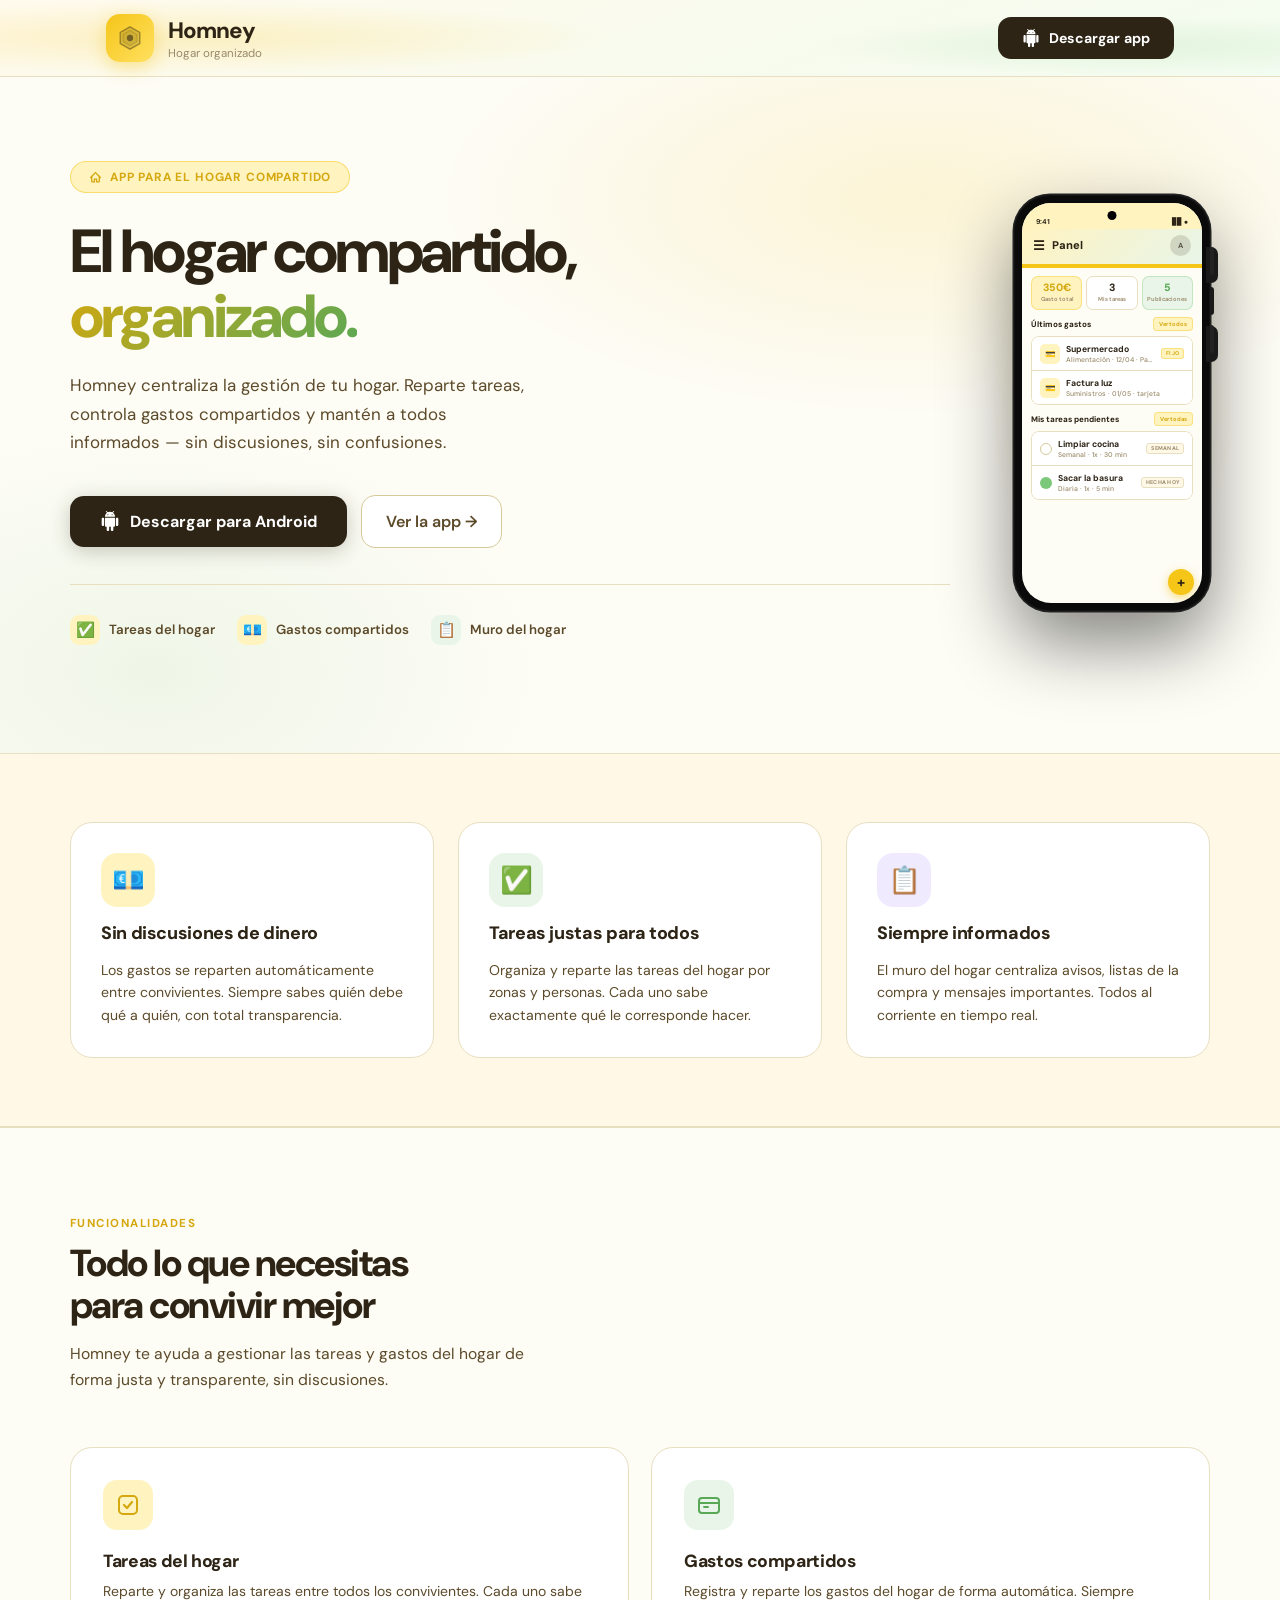
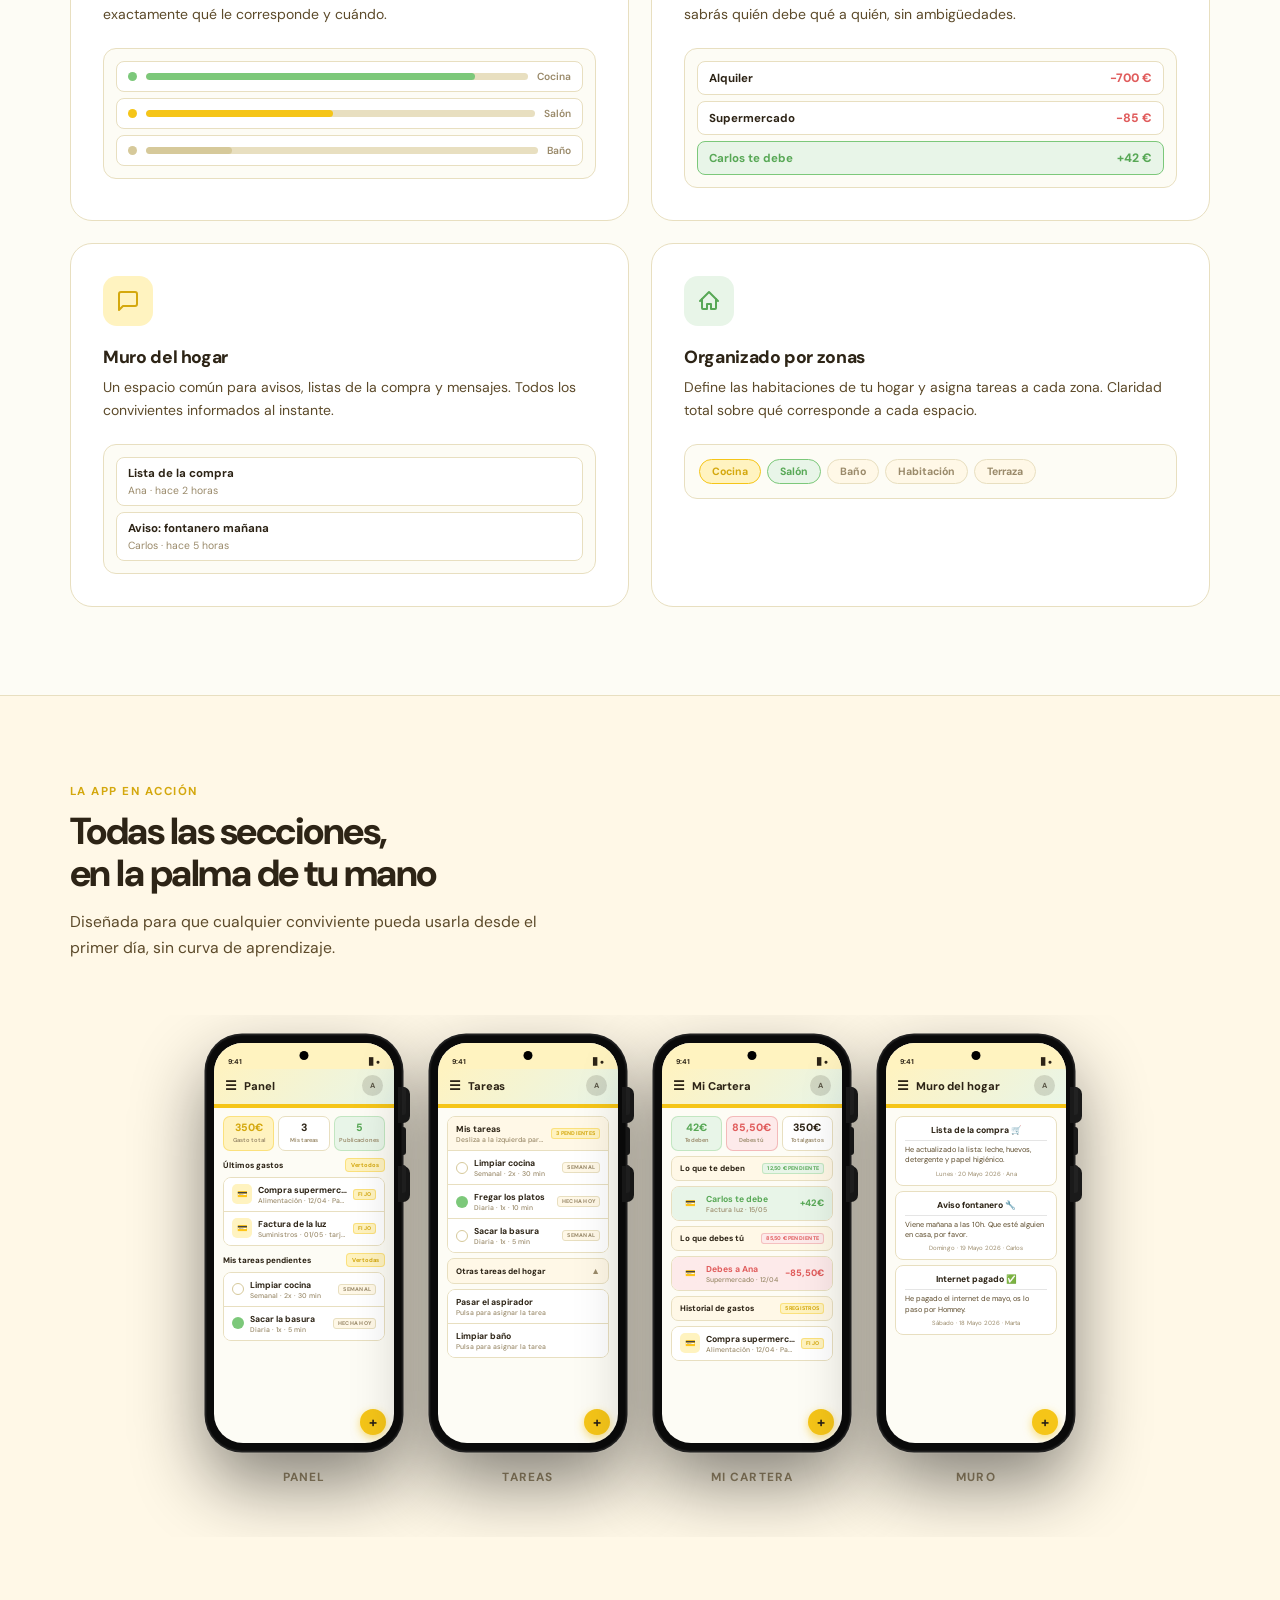
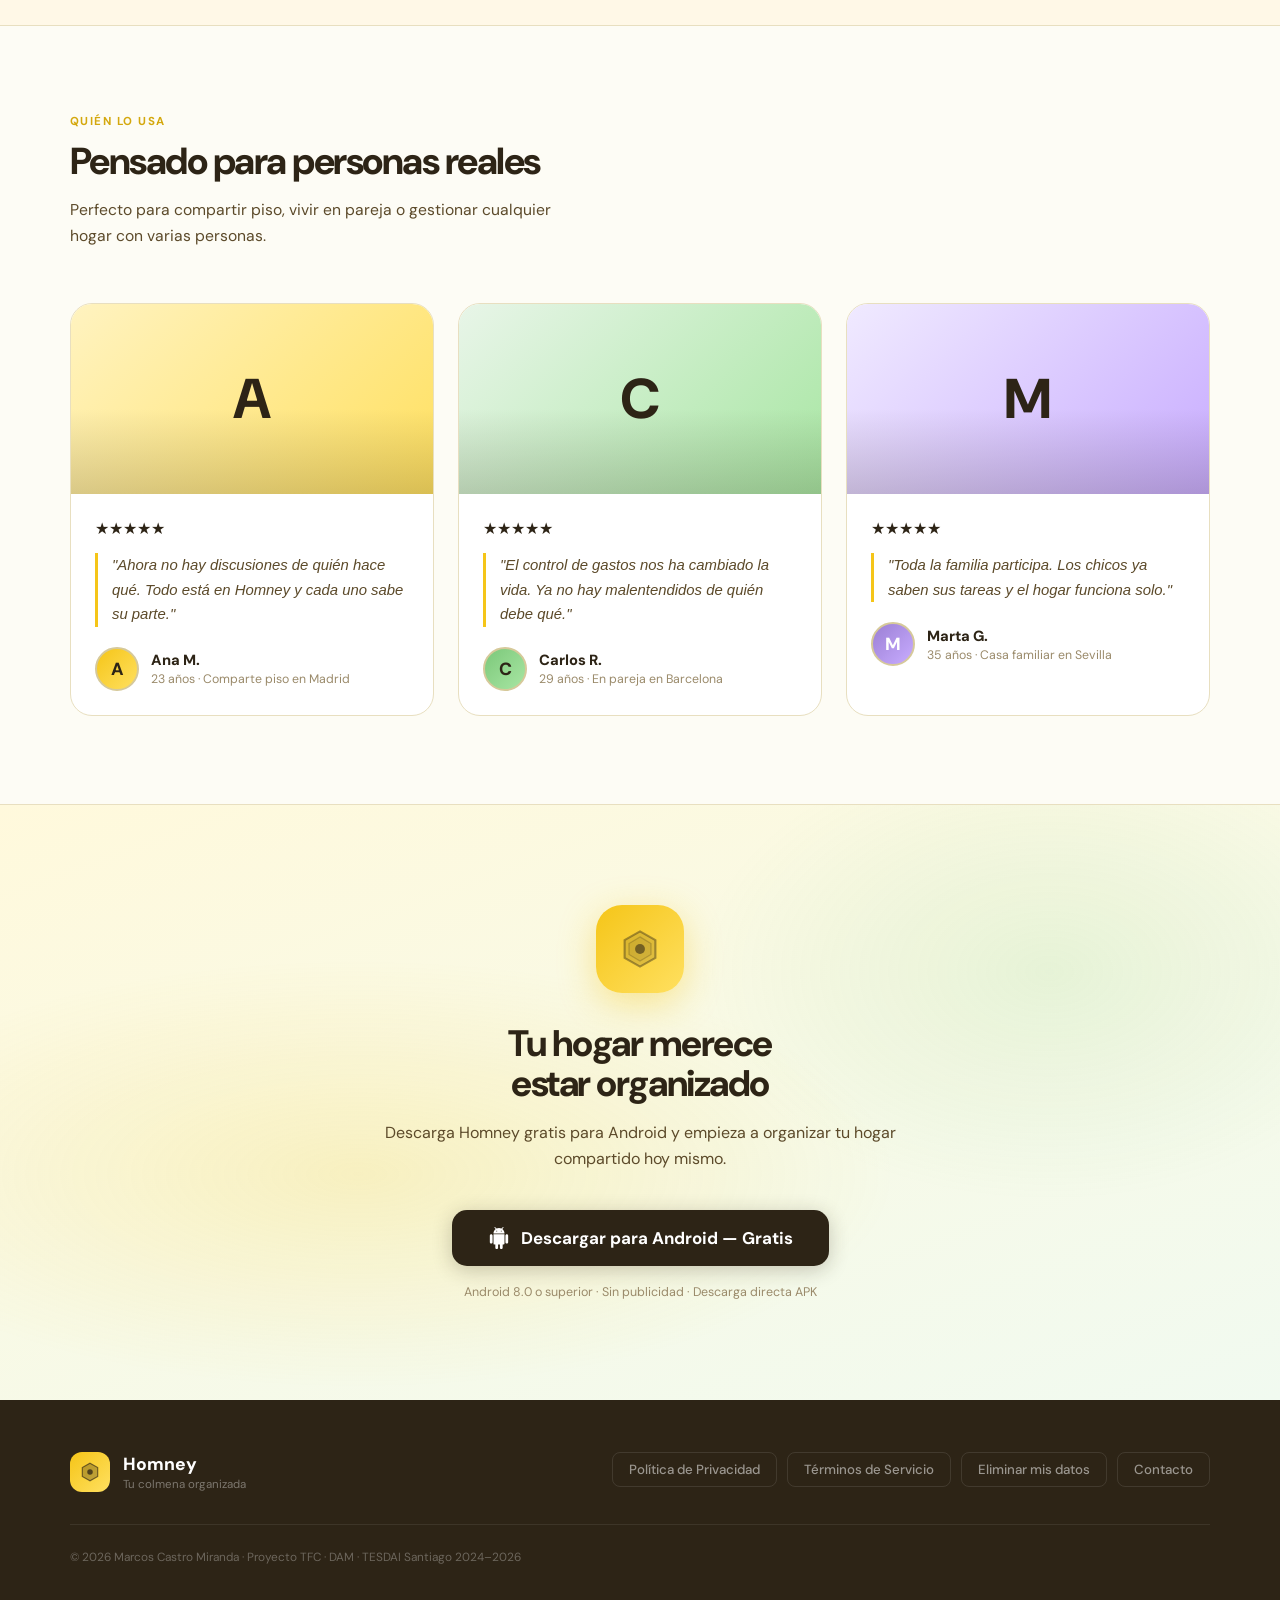
==== commit 4b14eb41: "todos los strings en resources y traducciones" ====
--- a/frontend/index.html
+++ b/frontend/index.html
@@ -3,38 +3,75 @@
 <head>
 <meta charset="UTF-8">
 <meta name="viewport" content="width=device-width, initial-scale=1.0">
-<title>Homney — Tu hogar compartido</title>
+<meta name="description" content="Homney — Organiza tu hogar compartido. Gestiona tareas, gastos y convivencia sin discusiones.">
+<meta name="author" content="MarcosCMDev>
+<meta property="og:title" content="Homney — Tu hogar organizado">
+<meta property="og:description" content="La app para gestionar tareas y gastos del hogar compartido.">
+<title>Homney — Tu hogar organizado</title>
 <link href="https://fonts.googleapis.com/css2?family=DM+Sans:ital,opsz,wght@0,9..40,300;0,9..40,400;0,9..40,500;0,9..40,600;0,9..40,700;0,9..40,800&display=swap" rel="stylesheet">
-<link rel="stylesheet" href="css/styles.css">
 <style>
 
 /* ═══════════════════════════════════════════════════════
-   ANIMACIONES DE LOGO
+   VARIABLES & RESET
+═══════════════════════════════════════════════════════ */
+:root {
+  --bg:          #FDFCF5;
+  --surface:     #FFFFFF;
+  --surface2:    #FFF8E7;
+  --border:      #E8DFC0;
+  --border2:     #D6C99A;
+  --accent:      #F5C518;
+  --accent-dark: #D4A80E;
+  --accent-bg:   #FFF3C0;
+  --green:       #7CC87A;
+  --green-dark:  #58A856;
+  --green-bg:    #E8F5E8;
+  --danger:      #E05C5C;
+  --danger-bg:   #FDEAEA;
+  --text:        #2D2416;
+  --text-mid:    #5C4A2A;
+  --muted:       #9A8A6A;
+}
+
+*, *::before, *::after { box-sizing: border-box; margin: 0; padding: 0; }
+html { scroll-behavior: smooth; }
+body {
+  font-family: 'DM Sans', 'Segoe UI', sans-serif;
+  background: var(--bg);
+  color: var(--text);
+  overflow-x: hidden;
+}
+img { max-width: 100%; height: auto; display: block; }
+::-webkit-scrollbar { width: 5px; }
+::-webkit-scrollbar-track { background: transparent; }
+::-webkit-scrollbar-thumb { background: var(--border2); border-radius: 99px; }
+
+/* ═══════════════════════════════════════════════════════
+   ANIMACIONES
 ═══════════════════════════════════════════════════════ */
 @keyframes logoEntrance {
   0%   { transform: scale(.2) rotate(-30deg); opacity: 0; filter: blur(8px); }
   65%  { transform: scale(1.14) rotate(6deg);  opacity: 1; filter: blur(0); }
   82%  { transform: scale(.93) rotate(-2deg); }
-  100% { transform: scale(1) rotate(0);        opacity: 1; }
-}
-@keyframes logoPulse {
-  0%   { transform: scale(1); }
-  22%  { transform: scale(1.45) rotate(12deg); }
-  50%  { transform: scale(1.1)  rotate(-5deg); }
-  75%  { transform: scale(1.2)  rotate(3deg);  }
-  100% { transform: scale(1)    rotate(0);     }
+  100% { transform: scale(1) rotate(0); opacity: 1; }
 }
 @keyframes fadeUp {
-  from { opacity: 0; transform: translateY(24px); }
+  from { opacity: 0; transform: translateY(28px); }
   to   { opacity: 1; transform: translateY(0); }
 }
-@keyframes spin { to { transform: rotate(360deg); } }
+@keyframes float {
+  0%, 100% { transform: translateY(0px); }
+  50%       { transform: translateY(-12px); }
+}
 
 .logo-entrance { animation: logoEntrance .85s cubic-bezier(.34,1.3,.64,1) both; }
-.logo-pulse    { animation: logoPulse .65s cubic-bezier(.34,1.56,.64,1) both !important; }
+.fade-up-1     { animation: fadeUp .6s cubic-bezier(.34,1.2,.64,1) both; animation-delay: .1s; }
+.fade-up-2     { animation: fadeUp .6s cubic-bezier(.34,1.2,.64,1) both; animation-delay: .25s; }
+.fade-up-3     { animation: fadeUp .6s cubic-bezier(.34,1.2,.64,1) both; animation-delay: .4s; }
+.float-anim    { animation: float 4.5s ease-in-out infinite; animation-delay: .8s; }
 
 /* ═══════════════════════════════════════════════════════
-   BANNER SUPERIOR
+   STICKY HEADER
 ═══════════════════════════════════════════════════════ */
 #app-banner {
   background:
@@ -47,7 +84,7 @@
   z-index: 300;
 }
 .banner-inner {
-  max-width: 1120px;
+  max-width: 1140px;
   margin: 0 auto;
   padding: 0 36px;
   height: 76px;
@@ -75,6 +112,7 @@
 }
 .banner-name    { font-size: 1.4rem; font-weight: 800; color: var(--text); letter-spacing: -.04em; }
 .banner-tagline { font-size: .72rem; color: var(--muted); margin-top: 1px; }
+
 .btn-download {
   display: inline-flex;
   align-items: center;
@@ -101,62 +139,195 @@
 .btn-download svg { width: 18px; height: 18px; flex-shrink: 0; }
 
 /* ═══════════════════════════════════════════════════════
-   SECCIÓN AUTH — centrada
+   HERO
 ═══════════════════════════════════════════════════════ */
-#auth-section {
+#hero {
   background:
-    radial-gradient(ellipse 65% 55% at 70% 20%, rgba(245,197,24,.13) 0%, transparent 58%),
-    radial-gradient(ellipse 55% 65% at 15% 85%, rgba(124,200,122,.11) 0%, transparent 55%),
+    radial-gradient(ellipse 65% 55% at 72% 18%, rgba(245,197,24,.14) 0%, transparent 58%),
+    radial-gradient(ellipse 55% 65% at 12% 88%, rgba(124,200,122,.11) 0%, transparent 55%),
     var(--bg);
-  padding: 72px 24px 80px;
-  display: flex;
-  justify-content: center;
-}
-.auth-wrap {
-  width: 100%;
-  max-width: 440px;
-  animation: fadeUp .6s cubic-bezier(.34,1.2,.64,1) both;
-  animation-delay: .1s;
-}
-.auth-logo-area {
-  text-align: center;
-  margin-bottom: 30px;
-}
-.auth-logo-badge {
-  width: 72px; height: 72px;
-  border-radius: 22px;
-  background: linear-gradient(135deg, var(--accent) 0%, #FFE060 100%);
+  padding: 84px 24px 108px;
+  overflow: hidden;
+}
+.hero-inner {
+  max-width: 1140px;
+  margin: 0 auto;
+  display: flex;
+  align-items: center;
+  gap: 64px;
+}
+.hero-text { flex: 1; min-width: 0; }
+
+.hero-kicker {
   display: inline-flex;
   align-items: center;
-  justify-content: center;
-  box-shadow: 0 8px 28px rgba(245,197,24,.44);
-  margin-bottom: 16px;
-}
-.auth-logo-area h1 {
-  font-size: 1.8rem;
+  gap: 8px;
+  padding: 7px 18px;
+  background: var(--accent-bg);
+  border: 1.5px solid rgba(245,197,24,.5);
+  border-radius: 99px;
+  font-size: .74rem;
+  font-weight: 700;
+  color: var(--accent-dark);
+  letter-spacing: .07em;
+  text-transform: uppercase;
+  margin-bottom: 26px;
+}
+.hero-heading {
+  font-size: clamp(2.4rem, 5.5vw, 3.8rem);
   font-weight: 800;
   color: var(--text);
-  letter-spacing: -.04em;
-  margin-bottom: 6px;
-}
-.auth-logo-area p { font-size: .88rem; color: var(--muted); }
-.auth-box {
+  letter-spacing: -.05em;
+  line-height: 1.07;
+  margin-bottom: 22px;
+}
+.hero-heading span {
+  background: linear-gradient(135deg, var(--accent-dark) 0%, var(--green-dark) 100%);
+  -webkit-background-clip: text;
+  -webkit-text-fill-color: transparent;
+  background-clip: text;
+}
+.hero-sub {
+  font-size: 1.06rem;
+  color: var(--text-mid);
+  line-height: 1.68;
+  max-width: 460px;
+  margin-bottom: 38px;
+}
+.hero-ctas {
+  display: flex;
+  align-items: center;
+  gap: 14px;
+  flex-wrap: wrap;
+  margin-bottom: 36px;
+}
+.btn-hero-primary {
+  display: inline-flex;
+  align-items: center;
+  gap: 10px;
+  padding: 15px 30px;
+  background: var(--text);
+  color: #fff;
+  border-radius: 14px;
+  font-family: inherit;
+  font-size: 1rem;
+  font-weight: 700;
+  text-decoration: none;
+  transition: all .22s;
+  box-shadow: 0 4px 20px rgba(45,36,22,.24);
+}
+.btn-hero-primary:hover {
+  background: #160800;
+  transform: translateY(-2px);
+  box-shadow: 0 8px 28px rgba(45,36,22,.32);
+}
+.btn-hero-primary svg { width: 20px; height: 20px; flex-shrink: 0; }
+.btn-hero-secondary {
+  display: inline-flex;
+  align-items: center;
+  gap: 8px;
+  padding: 15px 24px;
   background: var(--surface);
   border: 1.5px solid var(--border2);
-  border-radius: 22px;
-  padding: 32px;
-  box-shadow: 0 10px 48px rgba(100,80,20,.13);
+  color: var(--text-mid);
+  border-radius: 14px;
+  font-family: inherit;
+  font-size: 1rem;
+  font-weight: 600;
+  text-decoration: none;
+  transition: all .22s;
+}
+.btn-hero-secondary:hover {
+  border-color: var(--accent);
+  color: var(--accent-dark);
+  background: var(--accent-bg);
+  transform: translateY(-1px);
+}
+.hero-badges {
+  display: flex;
+  align-items: center;
+  gap: 22px;
+  padding-top: 30px;
+  border-top: 1.5px solid var(--border);
+  flex-wrap: wrap;
+}
+.hero-badge {
+  display: flex;
+  align-items: center;
+  gap: 9px;
+  font-size: .83rem;
+  color: var(--text-mid);
+  font-weight: 600;
+}
+.hero-badge-icon {
+  width: 30px; height: 30px;
+  border-radius: 9px;
+  background: var(--accent-bg);
+  display: flex;
+  align-items: center;
+  justify-content: center;
+  font-size: .95rem;
+}
+.hero-badge-icon.g { background: var(--green-bg); }
+
+/* Hero — phone container */
+.hero-phone-wrap {
+  flex-shrink: 0;
+  position: relative;
+}
+.hero-phone-glow {
+  position: absolute;
+  inset: -50px;
+  background: radial-gradient(ellipse 60% 60% at 50% 50%, rgba(245,197,24,.22) 0%, transparent 70%);
+  pointer-events: none;
+  z-index: 0;
 }
 
 /* ═══════════════════════════════════════════════════════
-   SECCIÓN FUNCIONALIDADES
+   PILARES
 ═══════════════════════════════════════════════════════ */
-#features-section {
+#pillars {
   background: var(--surface2);
   border-top: 1.5px solid var(--border);
-  padding: 88px 24px;
-}
-.section-inner { max-width: 1120px; margin: 0 auto; }
+  border-bottom: 1.5px solid var(--border);
+  padding: 68px 24px;
+}
+.pillars-grid {
+  max-width: 1140px;
+  margin: 0 auto;
+  display: grid;
+  grid-template-columns: repeat(3, 1fr);
+  gap: 24px;
+}
+.pillar-card {
+  background: var(--surface);
+  border: 1.5px solid var(--border);
+  border-radius: 22px;
+  padding: 30px;
+  display: flex;
+  flex-direction: column;
+  gap: 14px;
+  transition: transform .22s, box-shadow .22s;
+}
+.pillar-card:hover { transform: translateY(-3px); box-shadow: 0 12px 36px rgba(100,80,20,.10); }
+.pillar-icon {
+  width: 54px; height: 54px;
+  border-radius: 16px;
+  display: flex;
+  align-items: center;
+  justify-content: center;
+  font-size: 1.65rem;
+}
+.pillar-icon.y { background: var(--accent-bg); }
+.pillar-icon.g { background: var(--green-bg); }
+.pillar-icon.m { background: #F0EAFF; }
+.pillar-title { font-size: 1.12rem; font-weight: 800; color: var(--text); letter-spacing: -.02em; }
+.pillar-desc  { font-size: .88rem; color: var(--text-mid); line-height: 1.62; }
+
+/* ═══════════════════════════════════════════════════════
+   SECTION GENÉRICO
+═══════════════════════════════════════════════════════ */
+.section-inner { max-width: 1140px; margin: 0 auto; }
 .section-kicker {
   font-size: .72rem;
   font-weight: 700;
@@ -166,7 +337,7 @@
   margin-bottom: 12px;
 }
 .section-heading {
-  font-size: 2.3rem;
+  font-size: 2.35rem;
   font-weight: 800;
   color: var(--text);
   letter-spacing: -.04em;
@@ -178,7 +349,16 @@
   color: var(--text-mid);
   line-height: 1.65;
   max-width: 500px;
-  margin-bottom: 56px;
+  margin-bottom: 54px;
+}
+
+/* ═══════════════════════════════════════════════════════
+   FEATURES
+═══════════════════════════════════════════════════════ */
+#features {
+  padding: 88px 24px;
+  background: var(--bg);
+  border-top: 1.5px solid var(--border);
 }
 .feat-grid {
   display: grid;
@@ -188,7 +368,7 @@
 .feat-card {
   background: var(--surface);
   border: 1.5px solid var(--border);
-  border-radius: 20px;
+  border-radius: 22px;
   padding: 32px;
   position: relative;
   overflow: hidden;
@@ -203,7 +383,7 @@
   opacity: 0;
   transition: opacity .22s;
 }
-.feat-card:hover { border-color: var(--accent); transform: translateY(-3px); box-shadow: 0 12px 38px rgba(100,80,20,.11); }
+.feat-card:hover { border-color: var(--accent); transform: translateY(-3px); box-shadow: 0 12px 38px rgba(100,80,20,.10); }
 .feat-card:hover::before { opacity: 1; }
 .feat-icon {
   width: 50px; height: 50px;
@@ -221,7 +401,7 @@
 .feat-mockup {
   background: var(--bg);
   border: 1.5px solid var(--border);
-  border-radius: 12px;
+  border-radius: 13px;
   padding: 12px;
   display: flex;
   flex-direction: column;
@@ -242,1645 +422,1272 @@
 .mk-lbl  { font-size: .64rem; font-weight: 600; color: var(--muted); white-space: nowrap; }
 
 /* ═══════════════════════════════════════════════════════
-   SECCIÓN CAPTURAS / PERSONAS
+   PHONE MOCKUP — base
 ═══════════════════════════════════════════════════════ */
-#screenshots-section {
+.phone-frame {
+  width: 196px;
+  background: #0A0A0A;
+  border-radius: 36px;
+  padding: 8px;
+  position: relative;
+  box-shadow:
+    0 0 0 1.5px #222,
+    0 0 0 3px rgba(255,255,255,.05),
+    0 32px 72px rgba(0,0,0,.48),
+    inset 0 0 0 1px rgba(255,255,255,.03);
+  flex-shrink: 0;
+  z-index: 1;
+}
+/* Cámara hole-punch */
+.phone-frame::before {
+  content: '';
+  position: absolute;
+  top: 16px;
+  left: 50%;
+  transform: translateX(-50%);
+  width: 9px; height: 9px;
+  background: #000;
+  border-radius: 50%;
+  z-index: 5;
+}
+/* Botón de encendido */
+.phone-frame::after {
+  content: '';
+  position: absolute;
+  right: -4px;
+  top: 92px;
+  width: 4px; height: 28px;
+  background: #1a1a1a;
+  border-radius: 0 3px 3px 0;
+  box-shadow:
+    0 -40px 0 #222,
+    0 -36px 0 4px #1a1a1a,
+    0 38px 0 #222,
+    0 43px 0 4px #1a1a1a;
+}
+.phone-screen {
+  background: var(--bg);
+  border-radius: 29px;
+  overflow: hidden;
+  display: flex;
+  flex-direction: column;
+  min-height: 400px;
+}
+
+/* Barra de estado */
+.ph-status {
+  height: 26px;
+  background: #FFF3C0;
+  display: flex;
+  align-items: flex-end;
+  justify-content: space-between;
+  padding: 0 14px 3px;
+  font-size: .44rem;
+  font-weight: 700;
+  color: var(--text);
+  flex-shrink: 0;
+}
+
+/* Toolbar Android real (gradiente crema-amarillo → crema-verde, como side_nav_bar.xml) */
+.ph-toolbar {
+  background: linear-gradient(135deg, #FFF3C0 0%, #E8F5E8 100%);
+  padding: 6px 11px 8px;
+  display: flex;
+  align-items: center;
+  gap: 7px;
+  flex-shrink: 0;
+}
+.ph-toolbar-ham {
+  font-size: .82rem;
+  color: var(--text);
+  font-weight: 700;
+  flex-shrink: 0;
+  line-height: 1;
+}
+.ph-toolbar-title {
+  font-size: .7rem;
+  font-weight: 800;
+  color: var(--text);
+  letter-spacing: -.01em;
+  flex: 1;
+}
+.ph-toolbar-av {
+  width: 21px; height: 21px;
+  border-radius: 50%;
+  background: rgba(45,36,22,.15);
+  display: flex; align-items: center; justify-content: center;
+  font-size: .46rem; font-weight: 800; color: rgba(45,36,22,.72);
+  flex-shrink: 0;
+}
+
+/* Franja amarilla 5dp (accent strip, idéntico a fragment XML) */
+.ph-strip {
+  height: 4px;
+  background: #F5C518;
+  flex-shrink: 0;
+}
+
+/* Cuerpo del fragmento (permite FAB absoluto) */
+.ph-body {
+  position: relative;
+  flex: 1;
+  overflow: hidden;
+  display: flex;
+  flex-direction: column;
+}
+
+/* FAB amarillo, esquina inferior derecha */
+.ph-fab {
+  position: absolute;
+  bottom: 8px;
+  right: 8px;
+  width: 26px; height: 26px;
+  border-radius: 13px;
+  background: var(--accent);
+  display: flex; align-items: center; justify-content: center;
+  font-size: .88rem; font-weight: 800; color: var(--text);
+  box-shadow: 0 3px 8px rgba(245,197,24,.55);
+  z-index: 10;
+  line-height: 1;
+}
+
+/* Contenido scroll */
+.ph-content {
+  flex: 1;
+  padding: 8px 9px 32px;
+  display: flex;
+  flex-direction: column;
+  gap: 5px;
+  overflow: hidden;
+}
+
+/* Stats 3 columnas (como fragment1_home: gasto total / mis tareas / publicaciones) */
+.ph-stats3 {
+  display: grid;
+  grid-template-columns: 1fr 1fr 1fr;
+  gap: 4px;
+}
+.ph-stat3 {
+  padding: 6px 3px;
+  border-radius: 7px;
+  border: 1px solid transparent;
+  text-align: center;
+}
+.ph-stat3.y { background: var(--accent-bg); border-color: rgba(245,197,24,.4); }
+.ph-stat3.g { background: var(--green-bg);  border-color: rgba(124,200,122,.35); }
+.ph-stat3.n { background: var(--surface);   border-color: var(--border); }
+.ph-stat3.r { background: var(--danger-bg); border-color: rgba(224,92,92,.35); }
+.ph-stat3-val { font-size: .66rem; font-weight: 800; color: var(--text); line-height: 1; }
+.ph-stat3.y .ph-stat3-val { color: var(--accent-dark); }
+.ph-stat3.g .ph-stat3-val { color: var(--green-dark); }
+.ph-stat3.r .ph-stat3-val { color: var(--danger); }
+.ph-stat3-lbl { font-size: .36rem; font-weight: 600; color: var(--muted); margin-top: 2px; }
+
+/* Cabecera de sección con botón "Ver todos" */
+.ph-section-hdr {
+  display: flex;
+  align-items: center;
+  justify-content: space-between;
+  margin-top: 2px;
+}
+.ph-section-title {
+  font-size: .5rem;
+  font-weight: 800;
+  color: var(--text);
+}
+.ph-section-btn {
+  font-size: .36rem;
+  font-weight: 700;
+  color: var(--accent-dark);
+  background: var(--accent-bg);
+  border: 1px solid rgba(245,197,24,.4);
+  border-radius: 4px;
+  padding: 2px 5px;
+  white-space: nowrap;
+}
+
+/* CardView contenedor (surface + border + cornerRadius) */
+.ph-card-wrap {
+  background: var(--surface);
+  border: 1px solid var(--border);
+  border-radius: 8px;
+  overflow: hidden;
+}
+.ph-card-wrap .ph-row {
+  border: 0;
+  border-bottom: 1px solid var(--border);
+  border-radius: 0;
+}
+.ph-card-wrap .ph-row:last-child { border-bottom: 0; }
+
+/* Fila genérica */
+.ph-row {
+  display: flex;
+  align-items: center;
+  gap: 6px;
+  padding: 6px 8px;
+  background: var(--surface);
+  border: 1px solid var(--border);
+  border-radius: 7px;
+}
+.ph-row-main { flex: 1; min-width: 0; }
+.ph-row-title { font-size: .54rem; font-weight: 700; color: var(--text); white-space: nowrap; overflow: hidden; text-overflow: ellipsis; }
+.ph-row-sub   { font-size: .43rem; color: var(--muted); font-weight: 500; white-space: nowrap; overflow: hidden; text-overflow: ellipsis; }
+.ph-row-end   { font-size: .58rem; font-weight: 800; flex-shrink: 0; }
+.ph-row-end.neg { color: var(--danger); }
+.ph-row-end.pos { color: var(--green-dark); }
+
+/* Tags / chips (Homney.Tag) */
+.ph-tag {
+  font-size: .34rem;
+  font-weight: 700;
+  padding: 1px 4px;
+  border-radius: 3px;
+  letter-spacing: .04em;
+  text-transform: uppercase;
+  flex-shrink: 0;
+  white-space: nowrap;
+}
+.ph-tag.y  { background: var(--accent-bg); color: var(--accent-dark); border: 1px solid rgba(245,197,24,.4); }
+.ph-tag.g  { background: var(--green-bg);  color: var(--green-dark);  border: 1px solid rgba(124,200,122,.35); }
+.ph-tag.r  { background: var(--danger-bg); color: var(--danger);      border: 1px solid rgba(224,92,92,.3); }
+.ph-tag.mu { background: var(--surface2);  color: var(--muted);       border: 1px solid var(--border); }
+
+/* Check circular (item_tarea.xml: tv_check, 22dp circle) */
+.ph-circle-check {
+  width: 12px; height: 12px;
+  border-radius: 50%;
+  flex-shrink: 0;
+}
+.ph-circle-check.done { background: var(--green); }
+.ph-circle-check.todo { background: transparent; border: 1.5px solid var(--border2); }
+
+/* Icono gasto (ic_credit_card, fondo accent_background) */
+.ph-gasto-icon {
+  width: 20px; height: 20px;
+  border-radius: 5px;
+  background: var(--accent-bg);
+  display: flex; align-items: center; justify-content: center;
+  font-size: .54rem;
+  flex-shrink: 0;
+}
+
+/* Post del Muro (rv_layout_muro.xml: bg_card blanco, título centrado bold, separator, body, fecha centrada muted) */
+.ph-post-card {
+  background: #fff;
+  border-radius: 8px;
+  border: 1px solid var(--border);
+  padding: 7px 9px;
+}
+.ph-post-card-title {
+  font-size: .54rem;
+  font-weight: 800;
+  color: var(--text);
+  text-align: center;
+  margin-bottom: 4px;
+}
+.ph-post-card-sep {
+  height: 1px;
+  background: rgba(0,0,0,.10);
+  margin-bottom: 4px;
+}
+.ph-post-card-body {
+  font-size: .46rem;
+  color: var(--text-mid);
+  line-height: 1.4;
+  margin-bottom: 4px;
+}
+.ph-post-card-meta {
+  font-size: .38rem;
+  color: var(--muted);
+  text-align: center;
+}
+
+/* ═══════════════════════════════════════════════════════
+   SCREENSHOTS SECTION
+═══════════════════════════════════════════════════════ */
+#screenshots {
+  background: var(--surface2);
+  border-top: 1.5px solid var(--border);
+  padding: 88px 24px;
+}
+.phone-showcase {
+  display: flex;
+  gap: 28px;
+  justify-content: center;
+  align-items: flex-start;
+  overflow-x: auto;
+  padding: 20px 4px 52px;
+  scrollbar-width: none;
+}
+.phone-showcase::-webkit-scrollbar { display: none; }
+
+.phone-item {
+  display: flex;
+  flex-direction: column;
+  align-items: center;
+  gap: 18px;
+  flex-shrink: 0;
+}
+.phone-label {
+  font-size: .74rem;
+  font-weight: 700;
+  color: var(--muted);
+  text-transform: uppercase;
+  letter-spacing: .10em;
+}
+
+/* ═══════════════════════════════════════════════════════
+   PEOPLE / TESTIMONIALS
+═══════════════════════════════════════════════════════ */
+#people {
   background: var(--bg);
   border-top: 1.5px solid var(--border);
   padding: 88px 24px;
 }
-.shots-grid {
+.people-grid {
   display: grid;
   grid-template-columns: repeat(3, 1fr);
   gap: 24px;
 }
-.shot-card {
-  border-radius: 20px;
+.person-card {
+  background: var(--surface);
+  border: 1.5px solid var(--border);
+  border-radius: 22px;
   overflow: hidden;
-  border: 1.5px solid var(--border);
-  background: var(--surface);
-  display: flex;
-  flex-direction: column;
-}
-.shot-topbar {
-  height: 34px;
-  background: linear-gradient(135deg, var(--accent), #FFE060);
-  display: flex;
-  align-items: center;
-  padding: 0 14px;
-  gap: 6px;
-  flex-shrink: 0;
-}
-.shot-btn  { width: 9px; height: 9px; border-radius: 50%; background: rgba(45,36,22,.18); }
-.shot-ttl  { font-size: .62rem; font-weight: 700; color: rgba(45,36,22,.65); margin: 0 auto; letter-spacing: .07em; text-transform: uppercase; }
-.shot-body { flex: 1; padding: 14px; display: flex; flex-direction: column; gap: 7px; }
-.sh-row {
-  display: flex;
-  align-items: center;
-  gap: 8px;
-  padding: 8px 11px;
-  background: var(--surface2);
-  border: 1px solid var(--border);
-  border-radius: 8px;
-}
-.sh-blk { height: 7px; border-radius: 4px; background: var(--border); }
-
-/* Espacio para imagen real */
-.img-placeholder {
-  background:
-    repeating-linear-gradient(
-      -45deg,
-      var(--border) 0,
-      var(--border) 1px,
-      transparent 0,
-      transparent 50%
-    );
-  background-size: 14px 14px;
-  border-radius: 10px;
-  flex: 1;
-  min-height: 140px;
+  transition: transform .22s, box-shadow .22s;
+}
+.person-card:hover { transform: translateY(-4px); box-shadow: 0 14px 40px rgba(100,80,20,.12); }
+
+.person-photo-wrap {
+  height: 190px;
+  overflow: hidden;
+  position: relative;
+  background: linear-gradient(135deg, var(--accent-bg), var(--green-bg));
+}
+.person-photo-wrap::after {
+  content: '';
+  position: absolute;
+  inset: 0;
+  background: linear-gradient(180deg, transparent 55%, rgba(45,36,22,.18) 100%);
+}
+.person-photo {
+  width: 100%;
+  height: 100%;
+  object-fit: cover;
+  object-position: top center;
+}
+.person-photo-placeholder {
+  width: 100%;
+  height: 100%;
   display: flex;
   align-items: center;
   justify-content: center;
-}
-.img-placeholder-lbl {
-  background: var(--surface);
-  border: 1.5px solid var(--border2);
-  border-radius: 8px;
-  padding: 6px 14px;
-  font-size: .72rem;
-  font-weight: 600;
-  color: var(--muted);
-  letter-spacing: .04em;
-}
-
-/* Personas */
-.people-strip {
-  display: flex;
-  align-items: center;
-  justify-content: center;
-  gap: 32px;
-  flex-wrap: wrap;
-  margin-top: 48px;
-  padding-top: 48px;
-  border-top: 1.5px solid var(--border);
-}
-.person-card {
-  display: flex;
-  flex-direction: column;
-  align-items: center;
-  gap: 12px;
-  width: 200px;
-}
-.person-avatar {
-  width: 72px; height: 72px;
-  border-radius: 50%;
-  background: linear-gradient(135deg, var(--accent), var(--green));
-  display: flex;
-  align-items: center;
-  justify-content: center;
-  font-size: 1.6rem;
+  font-size: 3.5rem;
   font-weight: 800;
   color: var(--text);
-  border: 3px solid var(--surface);
-  box-shadow: 0 4px 16px rgba(100,80,20,.14);
-}
-.person-name { font-size: .9rem; font-weight: 700; color: var(--text); }
-.person-role { font-size: .78rem; color: var(--muted); text-align: center; line-height: 1.5; }
+}
+
+.person-body { padding: 24px; }
+.stars { display: flex; gap: 2px; margin-bottom: 14px; }
+.star  { color: var(--accent); font-size: .9rem; }
+.person-quote {
+  font-size: .93rem;
+  color: var(--text-mid);
+  line-height: 1.65;
+  font-style: italic;
+  margin-bottom: 20px;
+  padding-left: 14px;
+  border-left: 3px solid var(--accent);
+}
+.person-meta { display: flex; align-items: center; gap: 12px; }
+.person-avatar {
+  width: 44px; height: 44px;
+  border-radius: 50%;
+  overflow: hidden;
+  border: 2.5px solid var(--border2);
+  flex-shrink: 0;
+  background: var(--surface2);
+  display: flex; align-items: center; justify-content: center;
+  font-size: 1.1rem; font-weight: 800; color: var(--text);
+}
+.person-avatar img { width: 100%; height: 100%; object-fit: cover; }
+.person-name { font-size: .92rem; font-weight: 800; color: var(--text); }
+.person-role { font-size: .77rem; color: var(--muted); margin-top: 1px; }
+
+/* ═══════════════════════════════════════════════════════
+   CTA FINAL
+═══════════════════════════════════════════════════════ */
+#cta-section {
+  background:
+    radial-gradient(ellipse 70% 60% at 28% 62%, rgba(245,197,24,.18) 0%, transparent 60%),
+    radial-gradient(ellipse 50% 70% at 82% 28%, rgba(124,200,122,.14) 0%, transparent 55%),
+    linear-gradient(160deg, #FFF9DC 0%, #F1FAF0 100%);
+  border-top: 1.5px solid var(--border);
+  padding: 100px 24px;
+  text-align: center;
+}
+.cta-inner { max-width: 560px; margin: 0 auto; }
+.cta-logo {
+  width: 88px; height: 88px;
+  border-radius: 26px;
+  background: linear-gradient(135deg, var(--accent) 0%, #FFE060 100%);
+  display: flex;
+  align-items: center;
+  justify-content: center;
+  margin: 0 auto 30px;
+  box-shadow: 0 10px 36px rgba(245,197,24,.42);
+}
+.cta-heading {
+  font-size: 2.3rem;
+  font-weight: 800;
+  color: var(--text);
+  letter-spacing: -.04em;
+  line-height: 1.1;
+  margin-bottom: 16px;
+}
+.cta-sub {
+  font-size: 1rem;
+  color: var(--text-mid);
+  line-height: 1.65;
+  margin-bottom: 38px;
+}
+.cta-btn {
+  display: inline-flex;
+  align-items: center;
+  gap: 11px;
+  padding: 17px 36px;
+  background: var(--text);
+  color: #fff;
+  border-radius: 15px;
+  font-family: inherit;
+  font-size: 1.06rem;
+  font-weight: 700;
+  text-decoration: none;
+  transition: all .22s;
+  box-shadow: 0 4px 20px rgba(45,36,22,.24);
+}
+.cta-btn:hover { background: #160800; transform: translateY(-2px); box-shadow: 0 10px 32px rgba(45,36,22,.3); }
+.cta-btn svg { width: 22px; height: 22px; flex-shrink: 0; }
+.cta-note { margin-top: 18px; font-size: .78rem; color: var(--muted); }
 
 /* ═══════════════════════════════════════════════════════
    FOOTER
 ═══════════════════════════════════════════════════════ */
 #site-footer {
   background: var(--text);
-  color: rgba(255,255,255,.65);
-  padding: 36px 24px;
+  color: rgba(255,255,255,.6);
+  padding: 52px 24px 40px;
 }
 .footer-inner {
-  max-width: 1120px;
+  max-width: 1140px;
   margin: 0 auto;
-  display: flex;
-  align-items: center;
+}
+.footer-top {
+  display: flex;
+  align-items: flex-start;
   justify-content: space-between;
-  gap: 16px;
+  gap: 32px;
   flex-wrap: wrap;
-}
-.footer-brand {
-  display: flex;
-  align-items: center;
-  gap: 11px;
-}
+  padding-bottom: 32px;
+  border-bottom: 1px solid rgba(255,255,255,.08);
+  margin-bottom: 24px;
+}
+.footer-brand { display: flex; align-items: center; gap: 13px; }
 .footer-logo-mini {
-  width: 34px; height: 34px;
-  border-radius: 10px;
-  background: linear-gradient(135deg, var(--accent), #FFE060);
-  display: flex;
-  align-items: center;
-  justify-content: center;
-}
-.footer-name { font-size: .98rem; font-weight: 800; color: #fff; }
-.footer-copy { font-size: .78rem; }
-
-/* ═══════════════════════════════════════════════════════
-   SETUP WIZARD
-═══════════════════════════════════════════════════════ */
-#setup-wizard {
-  position: fixed;
-  inset: 0;
-  background: var(--bg);
-  z-index: 9000;
-  display: flex;
-  flex-direction: column;
-  overflow-y: auto;
-}
-#setup-wizard.hidden { display: none; }
-
-.wz-topbar {
-  height: 70px;
-  background: var(--surface);
-  border-bottom: 1.5px solid var(--border);
-  display: flex;
-  align-items: center;
-  padding: 0 36px;
-  gap: 14px;
-  flex-shrink: 0;
-  position: sticky;
-  top: 0;
-  z-index: 10;
-}
-.wz-logo-box {
-  width: 42px; height: 42px;
+  width: 40px; height: 40px;
   border-radius: 12px;
   background: linear-gradient(135deg, var(--accent), #FFE060);
-  display: flex;
-  align-items: center;
-  justify-content: center;
-  box-shadow: 0 3px 14px rgba(245,197,24,.36);
+  display: flex; align-items: center; justify-content: center;
   flex-shrink: 0;
 }
-.wz-brand { font-size: 1.05rem; font-weight: 800; color: var(--text); }
-.wz-progress {
-  margin-left: auto;
-  display: flex;
-  align-items: center;
-  gap: 7px;
-}
-.wz-dot {
-  width: 9px; height: 9px;
-  border-radius: 50%;
-  background: var(--border2);
-  transition: all .3s cubic-bezier(.34,1.4,.64,1);
-}
-.wz-dot.active { width: 26px; border-radius: 5px; background: var(--accent); }
-.wz-dot.done   { background: var(--green); }
-.wz-step-lbl   { font-size: .8rem; font-weight: 600; color: var(--muted); margin-left: 4px; }
-
-.wz-body {
-  flex: 1;
-  display: flex;
-  justify-content: center;
-  padding: 52px 24px 100px;
-}
-.wz-card {
-  width: 100%;
-  max-width: 660px;
-}
-.wz-step { display: none; }
-.wz-step.active { display: block; animation: fadeUp .4s cubic-bezier(.34,1.2,.64,1) both; }
-
-.wz-card h2 {
-  font-size: 1.9rem;
-  font-weight: 800;
-  color: var(--text);
-  letter-spacing: -.04em;
-  margin-bottom: 8px;
-}
-.wz-card .wz-sub {
-  font-size: .93rem;
-  color: var(--text-mid);
-  line-height: 1.6;
-  margin-bottom: 36px;
-}
-.wz-label {
-  font-size: .72rem;
-  font-weight: 700;
-  letter-spacing: .1em;
-  text-transform: uppercase;
-  color: var(--muted);
-  margin-bottom: 10px;
-}
-
-/* Chips de sugerencias */
-.chips-wrap { display: flex; flex-wrap: wrap; gap: 8px; margin-bottom: 24px; }
-.chip {
+.footer-brand-name { font-size: 1.1rem; font-weight: 800; color: #fff; }
+.footer-brand-tag  { font-size: .72rem; color: rgba(255,255,255,.38); margin-top: 2px; }
+.footer-links {
+  display: flex;
+  gap: 10px;
+  flex-wrap: wrap;
+}
+.footer-link {
+  color: rgba(255,255,255,.52);
+  text-decoration: none;
+  font-size: .83rem;
+  font-weight: 500;
   padding: 8px 16px;
-  border-radius: 99px;
-  border: 1.5px solid var(--border2);
-  background: var(--surface);
-  font-size: .84rem;
-  font-weight: 600;
-  color: var(--text-mid);
-  cursor: pointer;
+  border-radius: 8px;
+  border: 1px solid rgba(255,255,255,.1);
   transition: all .18s;
-  user-select: none;
-  font-family: inherit;
-}
-.chip:hover  { border-color: var(--accent); color: var(--accent-dark); background: var(--accent-bg); }
-.chip.active { background: var(--accent); border-color: var(--accent-dark); color: var(--text); }
-
-/* Lista de seleccionados */
-.sel-list {
-  background: var(--surface2);
-  border: 1.5px solid var(--border);
-  border-radius: 14px;
-  padding: 12px;
-  min-height: 58px;
-  margin-bottom: 14px;
-  display: flex;
-  flex-wrap: wrap;
-  gap: 6px;
-  align-content: flex-start;
-}
-.sel-list.empty-msg {
-  align-items: center;
-  justify-content: center;
-  color: var(--muted);
-  font-size: .82rem;
-  min-height: 58px;
-}
-.sel-tag {
-  display: inline-flex;
-  align-items: center;
-  gap: 6px;
-  padding: 6px 12px;
-  background: var(--surface);
-  border: 1.5px solid var(--accent);
-  border-radius: 99px;
-  font-size: .82rem;
-  font-weight: 600;
-  color: var(--text);
-}
-.sel-tag-rm {
-  width: 17px; height: 17px;
-  border-radius: 50%;
-  background: rgba(45,36,22,.09);
-  border: none;
-  cursor: pointer;
-  display: flex;
-  align-items: center;
-  justify-content: center;
-  color: var(--muted);
-  font-size: .7rem;
-  transition: all .15s;
-  padding: 0;
-  font-family: inherit;
-  line-height: 1;
-}
-.sel-tag-rm:hover { background: var(--danger-bg); color: var(--danger); }
-
-.add-row {
-  display: flex;
-  gap: 8px;
-  margin-top: 6px;
-}
-.add-row input {
-  flex: 1;
-  background: var(--surface2);
-  border: 1.5px solid var(--border);
-  color: var(--text);
-  border-radius: 10px;
-  padding: 10px 14px;
-  font-family: inherit;
-  font-size: .88rem;
-  outline: none;
-  transition: border-color .2s;
-}
-.add-row input:focus { border-color: var(--accent); box-shadow: 0 0 0 3px rgba(245,197,24,.14); }
-
-/* Tabla de sugerencias */
-.suggest-table {
-  background: var(--surface);
-  border: 1.5px solid var(--border);
-  border-radius: 14px;
-  overflow: hidden;
-  margin-bottom: 18px;
-}
-.sug-thead {
-  display: grid;
-  padding: 10px 16px;
-  background: var(--surface2);
-  border-bottom: 1px solid var(--border);
-  font-size: .7rem;
-  font-weight: 700;
-  text-transform: uppercase;
-  letter-spacing: .07em;
-  color: var(--muted);
-}
-.sug-row {
-  display: grid;
-  align-items: center;
-  padding: 11px 16px;
-  border-bottom: 1px solid var(--border);
-  cursor: pointer;
-  transition: background .15s;
-}
-.sug-row:last-child { border-bottom: none; }
-.sug-row:hover  { background: var(--accent-bg); }
-.sug-row.added  { background: var(--green-bg); }
-.sug-name { font-size: .88rem; font-weight: 600; color: var(--text); }
-.sug-meta { font-size: .78rem; color: var(--muted); }
-.sug-select {
-  padding: 5px 8px;
-  border-radius: 7px;
-  border: 1.5px solid var(--border2);
-  background: var(--surface);
-  font-size: .76rem;
-  font-weight: 600;
-  color: var(--text-mid);
-  cursor: pointer;
-  font-family: inherit;
-  transition: all .15s;
-}
-.sug-select:hover { border-color: var(--accent); }
-.sug-select:focus { outline: none; border-color: var(--accent); box-shadow: 0 0 0 2px rgba(245,197,24,.15); }
-.sug-btn {
-  padding: 5px 12px;
-  border-radius: 8px;
-  border: 1.5px solid var(--border2);
-  background: var(--surface);
-  font-size: .76rem;
-  font-weight: 700;
-  cursor: pointer;
-  font-family: inherit;
-  color: var(--text-mid);
-  transition: all .15s;
-  justify-self: end;
-}
-.sug-btn:hover       { border-color: var(--green); color: var(--green-dark); background: var(--green-bg); }
-.sug-row.added .sug-btn { border-color: var(--green); background: var(--green); color: #fff; }
-
-/* Gastos — input importe */
-.exp-amount-wrap {
-  display: flex;
-  align-items: center;
-  gap: 3px;
-  position: relative;
-}
-.exp-amount {
-  width: 70px;
-  padding: 5px 8px 5px 10px;
-  border-radius: 7px;
-  border: 1.5px solid var(--border2);
-  background: var(--surface);
-  font-size: .78rem;
-  font-weight: 600;
-  color: var(--text);
-  font-family: inherit;
-  transition: all .15s;
-}
-.exp-amount:hover { border-color: var(--accent); }
-.exp-amount:focus { outline: none; border-color: var(--accent); box-shadow: 0 0 0 2px rgba(245,197,24,.15); }
-.exp-amount-sym {
-  font-size: .8rem;
-  font-weight: 700;
-  color: var(--muted);
-}
-
-/* Resumen */
-.summary-block {
-  background: var(--surface);
-  border: 1.5px solid var(--border);
-  border-radius: 16px;
-  padding: 22px;
-  margin-bottom: 16px;
-}
-.summary-block h3 {
-  font-size: .72rem;
-  font-weight: 700;
-  text-transform: uppercase;
-  letter-spacing: .1em;
-  color: var(--muted);
-  margin-bottom: 14px;
-}
-.sum-item {
-  display: flex;
-  align-items: center;
-  gap: 10px;
-  padding: 8px 0;
-  border-bottom: 1px solid var(--border);
-  font-size: .88rem;
-  color: var(--text);
-}
-.sum-item:last-child { border-bottom: none; }
-.sum-dot {
-  width: 8px; height: 8px;
-  border-radius: 50%;
-  background: var(--accent);
-  flex-shrink: 0;
-}
-.sum-dot.g { background: var(--green);  }
-.sum-dot.w { background: var(--warn);   }
-
-/* Clave de invitacion */
-.invite-box {
-  background: var(--accent-bg);
-  border: 2px solid var(--accent);
-  border-radius: 18px;
-  padding: 32px 28px;
-  text-align: center;
-  margin-bottom: 22px;
-}
-.invite-kicker {
-  font-size: .72rem;
-  font-weight: 700;
-  text-transform: uppercase;
-  letter-spacing: .12em;
-  color: var(--accent-dark);
-  margin-bottom: 12px;
-}
-.invite-code {
-  font-size: 2.6rem;
-  font-weight: 800;
-  letter-spacing: .18em;
-  color: var(--text);
-  font-variant-numeric: tabular-nums;
-  margin-bottom: 8px;
-}
-.invite-hint { font-size: .82rem; color: var(--text-mid); margin-bottom: 20px; }
-.share-row {
-  display: flex;
-  gap: 10px;
-  justify-content: center;
-  flex-wrap: wrap;
-}
-.share-btn {
-  display: inline-flex;
-  align-items: center;
-  gap: 7px;
-  padding: 10px 18px;
-  border-radius: 10px;
-  border: 1.5px solid var(--border2);
-  background: var(--surface);
-  font-family: inherit;
-  font-size: .84rem;
-  font-weight: 600;
-  cursor: pointer;
-  color: var(--text);
-  transition: all .18s;
-}
-.share-btn svg { width: 16px; height: 16px; flex-shrink: 0; }
-.share-btn:hover           { border-color: var(--accent); background: var(--accent-bg); }
-.share-btn.wa:hover        { border-color: #25D366; background: #f0fdf4; color: #15803d; }
-.share-btn.mail:hover      { border-color: #6366f1; background: #eef2ff; color: #6366f1; }
-
-/* Footer del wizard */
-.wz-footer {
-  position: fixed;
-  bottom: 0; left: 0; right: 0;
-  background: rgba(255,255,255,.96);
-  backdrop-filter: blur(8px);
-  border-top: 1.5px solid var(--border);
-  padding: 16px 36px;
-  display: flex;
-  align-items: center;
-  justify-content: space-between;
-  z-index: 20;
-}
-.wz-footer-info { font-size: .8rem; color: var(--muted); }
-
-/* Spinner */
-.spinner {
-  width: 16px; height: 16px;
-  border: 2px solid rgba(45,36,22,.18);
-  border-top-color: currentColor;
-  border-radius: 50%;
-  display: inline-block;
-  animation: spin .7s linear infinite;
-  vertical-align: middle;
-}
-
+}
+.footer-link:hover { color: var(--accent); border-color: rgba(245,197,24,.35); background: rgba(245,197,24,.07); }
+.footer-copy { font-size: .74rem; color: rgba(255,255,255,.3); }
 
 /* ═══════════════════════════════════════════════════════
    RESPONSIVE
 ═══════════════════════════════════════════════════════ */
-
-
-/* iPhone SE y pantallas muy pequenas */
-@media (max-width: 400px) {
-  .wz-topbar { padding: 0 12px; gap: 10px; }
-  .wz-brand { font-size: .9rem; }
-  .wz-logo-box { width: 36px; height: 36px; border-radius: 10px; }
-  .wz-dot { width: 7px; height: 7px; }
-  .wz-dot.active { width: 20px; }
-  .wz-body { padding: 20px 10px 85px; }
-  .wz-card h2 { font-size: 1.25rem; margin-bottom: 6px; }
-  .wz-card .wz-sub { font-size: .82rem; margin-bottom: 20px; line-height: 1.5; }
-  .wz-label { font-size: .68rem; margin-bottom: 8px; }
-  .chip { padding: 7px 12px; font-size: .78rem; }
-  .sel-tag { padding: 5px 10px; font-size: .76rem; }
-  .add-row { gap: 6px; }
-  .add-row input { padding: 9px 12px; font-size: .82rem; }
-  .suggest-table { border-radius: 10px; margin-bottom: 14px; }
-  .sug-thead { padding: 8px 12px; font-size: .65rem; }
-  .sug-row { padding: 9px 12px; }
-  .sug-name { font-size: .82rem; }
-  .sug-select { padding: 4px 6px; font-size: .7rem; }
-  .sug-btn { padding: 4px 10px; font-size: .7rem; }
-  .exp-amount { width: 60px; padding: 4px 6px; font-size: .72rem; }
-  .exp-mode { padding: 4px 6px; font-size: .7rem; }
-}
-/* Tablets y moviles en horizontal */
-@media (min-width: 401px) and (max-width: 768px) {
-  .wz-body { padding: 28px 16px 90px; }
-  .wz-card h2 { font-size: 1.5rem; }
-  .sug-row { padding: 10px 14px; }
-  .sug-name { font-size: .86rem; }
-}
-
-
+@media (max-width: 1024px) {
+  .hero-inner { gap: 44px; }
+  .phone-frame { width: 175px; }
+  .phone-screen { min-height: 360px; }
+}
 @media (max-width: 768px) {
   .banner-inner  { padding: 0 18px; height: 64px; }
   .banner-tagline { display: none; }
-  .feat-grid     { grid-template-columns: 1fr; }
-  .shots-grid    { grid-template-columns: 1fr 1fr; }
-  .auth-box      { padding: 24px 20px; }
-  .wz-topbar     { padding: 0 18px; }
-  .wz-footer     { padding: 14px 18px; }
-  .wz-body       { padding: 32px 16px 96px; }
-  .wz-card h2    { font-size: 1.5rem; }
-  .section-heading { font-size: 1.7rem; }
-  .sug-thead,
-  .sug-row       { grid-template-columns: 1fr auto auto !important; }
-  .sug-meta-extra { display: none; }
-  .wz-topbar     { padding: 0 16px; }
-  .wz-footer     { padding: 14px 16px; }
-  .wz-body       { padding: 24px 14px 90px; }
-  .wz-card h2    { font-size: 1.4rem; }
-  .wz-card .wz-sub { font-size: .88rem; margin-bottom: 24px; }
-}
-
-@media (max-width: 520px) {
-  .shots-grid    { grid-template-columns: 1fr; }
+
+  #hero { padding: 60px 20px 80px; }
+  .hero-inner { flex-direction: column; align-items: center; text-align: center; gap: 52px; }
+  .hero-text { display: flex; flex-direction: column; align-items: center; }
+  .hero-sub { max-width: 100%; }
+  .hero-badges { justify-content: center; }
+
+  .pillars-grid { grid-template-columns: 1fr; }
+  .feat-grid    { grid-template-columns: 1fr; }
+  .people-grid  { grid-template-columns: 1fr; }
+
+  .section-heading { font-size: 1.85rem; }
+  .section-sub     { margin-bottom: 38px; }
+
+  .phone-showcase  { justify-content: flex-start; padding: 20px 24px 52px; }
+  .footer-top      { flex-direction: column; align-items: flex-start; }
+}
+@media (max-width: 480px) {
+  .hero-ctas { justify-content: center; }
+  .btn-hero-secondary { display: none; }
   .banner-logo-mark { width: 40px; height: 40px; border-radius: 11px; }
-  .btn-download  { padding: 10px 16px; font-size: .82rem; }
+  .cta-heading { font-size: 1.85rem; }
 }
 
 </style>
 </head>
 <body>
 
-<div id="toast"></div>
-
-<!-- ══════════════════════════════════════════════════════
-     LANDING PAGE
-══════════════════════════════════════════════════════ -->
-<div id="landing">
-
-  <!-- BANNER SUPERIOR -->
-  <header id="app-banner">
-    <div class="banner-inner">
-      <div class="banner-brand">
-        <div class="banner-logo-mark logo-entrance" id="banner-logo">
-          <svg width="28" height="28" viewBox="0 0 40 40" fill="none">
-            <path d="M20 4L34 12V28L20 36L6 28V12L20 4Z"
-                  fill="rgba(45,36,22,.14)" stroke="rgba(45,36,22,.42)" stroke-width="1.9"/>
-            <path d="M20 9L30 15V25L20 31L10 25V15L20 9Z"
-                  fill="rgba(45,36,22,.07)" stroke="rgba(45,36,22,.22)" stroke-width="1.2"/>
-            <circle cx="20" cy="20" r="4.5" fill="rgba(45,36,22,.56)"/>
+<!-- ═══════════════════════════════════════════════════
+     HEADER STICKY
+═══════════════════════════════════════════════════ -->
+<header id="app-banner">
+  <div class="banner-inner">
+    <a href="#" class="banner-brand">
+      <div class="banner-logo-mark logo-entrance">
+        <svg width="28" height="28" viewBox="0 0 40 40" fill="none">
+          <path d="M20 4L34 12V28L20 36L6 28V12L20 4Z"
+                fill="rgba(45,36,22,.14)" stroke="rgba(45,36,22,.42)" stroke-width="1.9"/>
+          <path d="M20 9L30 15V25L20 31L10 25V15L20 9Z"
+                fill="rgba(45,36,22,.07)" stroke="rgba(45,36,22,.22)" stroke-width="1.2"/>
+          <circle cx="20" cy="20" r="4.5" fill="rgba(45,36,22,.56)"/>
+        </svg>
+      </div>
+      <div>
+        <div class="banner-name">Homney</div>
+        <div class="banner-tagline">Hogar organizado</div>
+      </div>
+    </a>
+    <a href="#" class="btn-download">
+      <svg viewBox="0 0 24 24" fill="currentColor">
+        <path d="M6 18c0 .55.45 1 1 1h1v3.5c0 .83.67 1.5 1.5 1.5s1.5-.67 1.5-1.5V19h2v3.5c0 .83.67 1.5 1.5 1.5s1.5-.67 1.5-1.5V19h1c.55 0 1-.45 1-1V8H6v10zM3.5 8C2.67 8 2 8.67 2 9.5v7c0 .83.67 1.5 1.5 1.5S5 17.33 5 16.5v-7C5 8.67 4.33 8 3.5 8zm17 0c-.83 0-1.5.67-1.5 1.5v7c0 .83.67 1.5 1.5 1.5s1.5-.67 1.5-1.5v-7c0-.83-.67-1.5-1.5-1.5zm-4.97-5.84 1.3-1.3c.2-.2.2-.51 0-.71-.2-.2-.51-.2-.71 0l-1.48 1.48C13.85 1.23 12.95 1 12 1c-.96 0-1.86.23-2.66.63L7.85.15c-.2-.2-.51-.2-.71 0-.2.2-.2.51 0 .71l1.31 1.31C6.97 3.26 6 5.01 6 7h12c0-1.99-.97-3.75-2.47-4.84zM10 5H9V4h1v1zm5 0h-1V4h1v1z"/>
+      </svg>
+      Descargar app
+    </a>
+  </div>
+</header>
+
+
+<!-- ═══════════════════════════════════════════════════
+     HERO
+═══════════════════════════════════════════════════ -->
+<section id="hero">
+  <div class="hero-inner">
+
+    <!-- Texto hero -->
+    <div class="hero-text">
+      <div class="hero-kicker fade-up-1">
+        <svg width="13" height="13" viewBox="0 0 24 24" fill="none">
+          <path d="M3 12l9-9 9 9" stroke="currentColor" stroke-width="2.4" stroke-linecap="round"/>
+          <path d="M5 10v9a1 1 0 001 1h4v-5h4v5h4a1 1 0 001-1v-9" stroke="currentColor" stroke-width="2.4" stroke-linecap="round"/>
+        </svg>
+        App para el hogar compartido
+      </div>
+
+      <h1 class="hero-heading fade-up-2">
+        El hogar compartido,<br><span>organizado.</span>
+      </h1>
+
+      <p class="hero-sub fade-up-3">
+        Homney centraliza la gestión de tu hogar. Reparte tareas, controla gastos compartidos y mantén a todos informados — sin discusiones, sin confusiones.
+      </p>
+
+      <div class="hero-ctas fade-up-3">
+        <a href="#" class="btn-hero-primary">
+          <svg viewBox="0 0 24 24" fill="currentColor">
+            <path d="M6 18c0 .55.45 1 1 1h1v3.5c0 .83.67 1.5 1.5 1.5s1.5-.67 1.5-1.5V19h2v3.5c0 .83.67 1.5 1.5 1.5s1.5-.67 1.5-1.5V19h1c.55 0 1-.45 1-1V8H6v10zM3.5 8C2.67 8 2 8.67 2 9.5v7c0 .83.67 1.5 1.5 1.5S5 17.33 5 16.5v-7C5 8.67 4.33 8 3.5 8zm17 0c-.83 0-1.5.67-1.5 1.5v7c0 .83.67 1.5 1.5 1.5s1.5-.67 1.5-1.5v-7c0-.83-.67-1.5-1.5-1.5zm-4.97-5.84 1.3-1.3c.2-.2.2-.51 0-.71-.2-.2-.51-.2-.71 0l-1.48 1.48C13.85 1.23 12.95 1 12 1c-.96 0-1.86.23-2.66.63L7.85.15c-.2-.2-.51-.2-.71 0-.2.2-.2.51 0 .71l1.31 1.31C6.97 3.26 6 5.01 6 7h12c0-1.99-.97-3.75-2.47-4.84zM10 5H9V4h1v1zm5 0h-1V4h1v1z"/>
           </svg>
-        </div>
-        <div>
-          <div class="banner-name">Homney</div>
-          <div class="banner-tagline">Hogar organizado</div>
-        </div>
-      </div>
-      <a href="#" class="btn-download" id="btn-dl-app"
-         title="Descargar app Android">
-        <svg viewBox="0 0 24 24" fill="none" xmlns="http://www.w3.org/2000/svg">
-          <path d="M17.05 20.28c-.98.95-2.05.8-3.08.35-1.09-.46-2.09-.48-3.24 0-1.44.62-2.2.44-3.06-.35C2.79 15.25 3.51 7.7 9.05 7.37c1.28.07 2.18.76 2.95.81 1.12-.24 2.19-.96 3.4-.87 1.41.12 2.48.68 3.16 1.78-2.87 1.72-2.3 5.46.28 6.63-.59 1.55-1.35 3.07-1.79 4.56zM12 7.37C11.87 5.27 13.6 3.5 15.6 3.3c.27 2.47-2.25 4.3-3.6 4.07z"
-                fill="currentColor"/>
-        </svg>
-        Descarga la app
-      </a>
+          Descargar para Android
+        </a>
+        <a href="#screenshots" class="btn-hero-secondary">Ver la app →</a>
+      </div>
+
+      <div class="hero-badges fade-up-3">
+        <div class="hero-badge">
+          <div class="hero-badge-icon">✅</div>Tareas del hogar
+        </div>
+        <div class="hero-badge">
+          <div class="hero-badge-icon">💶</div>Gastos compartidos
+        </div>
+        <div class="hero-badge">
+          <div class="hero-badge-icon g">📋</div>Muro del hogar
+        </div>
+      </div>
     </div>
-  </header>
-
-  <!-- AUTH SECTION — CENTRADO -->
-  <section id="auth-section">
-    <div class="auth-wrap">
-
-      <div class="auth-logo-area">
-        <div class="auth-logo-badge">
-          <svg width="38" height="38" viewBox="0 0 40 40" fill="none">
-            <path d="M20 4L34 12V28L20 36L6 28V12L20 4Z"
-                  fill="rgba(45,36,22,.14)" stroke="rgba(45,36,22,.42)" stroke-width="1.9"/>
-            <path d="M20 9L30 15V25L20 31L10 25V15L20 9Z"
-                  fill="rgba(45,36,22,.07)" stroke="rgba(45,36,22,.22)" stroke-width="1.2"/>
-            <circle cx="20" cy="20" r="4.5" fill="rgba(45,36,22,.56)"/>
+
+    <!-- Teléfono hero (pantalla Panel — fragment1_home.xml) -->
+    <div class="hero-phone-wrap float-anim">
+      <div class="hero-phone-glow"></div>
+      <div class="phone-frame">
+        <div class="phone-screen">
+          <div class="ph-status"><span>9:41</span><span>▊▊ ●</span></div>
+          <div class="ph-toolbar">
+            <span class="ph-toolbar-ham">☰</span>
+            <span class="ph-toolbar-title">Panel</span>
+            <div class="ph-toolbar-av">A</div>
+          </div>
+          <div class="ph-strip"></div>
+          <div class="ph-body">
+            <div class="ph-content">
+              <div class="ph-stats3">
+                <div class="ph-stat3 y">
+                  <div class="ph-stat3-val">350€</div>
+                  <div class="ph-stat3-lbl">Gasto total</div>
+                </div>
+                <div class="ph-stat3 n">
+                  <div class="ph-stat3-val">3</div>
+                  <div class="ph-stat3-lbl">Mis tareas</div>
+                </div>
+                <div class="ph-stat3 g">
+                  <div class="ph-stat3-val">5</div>
+                  <div class="ph-stat3-lbl">Publicaciones</div>
+                </div>
+              </div>
+              <div class="ph-section-hdr">
+                <span class="ph-section-title">Últimos gastos</span>
+                <span class="ph-section-btn">Ver todos</span>
+              </div>
+              <div class="ph-card-wrap">
+                <div class="ph-row">
+                  <div class="ph-gasto-icon">💳</div>
+                  <div class="ph-row-main">
+                    <div class="ph-row-title">Supermercado</div>
+                    <div class="ph-row-sub">Alimentación · 12/04 · Pagaste tú</div>
+                  </div>
+                  <span class="ph-tag y">FIJO</span>
+                </div>
+                <div class="ph-row">
+                  <div class="ph-gasto-icon">💳</div>
+                  <div class="ph-row-main">
+                    <div class="ph-row-title">Factura luz</div>
+                    <div class="ph-row-sub">Suministros · 01/05 · tarjeta</div>
+                  </div>
+                </div>
+              </div>
+              <div class="ph-section-hdr">
+                <span class="ph-section-title">Mis tareas pendientes</span>
+                <span class="ph-section-btn">Ver todas</span>
+              </div>
+              <div class="ph-card-wrap">
+                <div class="ph-row">
+                  <div class="ph-circle-check todo"></div>
+                  <div class="ph-row-main">
+                    <div class="ph-row-title">Limpiar cocina</div>
+                    <div class="ph-row-sub">Semanal · 1x · 30 min</div>
+                  </div>
+                  <span class="ph-tag mu">SEMANAL</span>
+                </div>
+                <div class="ph-row">
+                  <div class="ph-circle-check done"></div>
+                  <div class="ph-row-main">
+                    <div class="ph-row-title">Sacar la basura</div>
+                    <div class="ph-row-sub">Diaria · 1x · 5 min</div>
+                  </div>
+                  <span class="ph-tag mu">HECHA HOY</span>
+                </div>
+              </div>
+            </div>
+            <div class="ph-fab">+</div>
+          </div>
+        </div>
+      </div>
+    </div>
+
+  </div>
+</section>
+
+
+<!-- ═══════════════════════════════════════════════════
+     3 PILARES
+═══════════════════════════════════════════════════ -->
+<section id="pillars">
+  <div class="pillars-grid">
+    <div class="pillar-card">
+      <div class="pillar-icon y">💶</div>
+      <div class="pillar-title">Sin discusiones de dinero</div>
+      <div class="pillar-desc">Los gastos se reparten automáticamente entre convivientes. Siempre sabes quién debe qué a quién, con total transparencia.</div>
+    </div>
+    <div class="pillar-card">
+      <div class="pillar-icon g">✅</div>
+      <div class="pillar-title">Tareas justas para todos</div>
+      <div class="pillar-desc">Organiza y reparte las tareas del hogar por zonas y personas. Cada uno sabe exactamente qué le corresponde hacer.</div>
+    </div>
+    <div class="pillar-card">
+      <div class="pillar-icon m">📋</div>
+      <div class="pillar-title">Siempre informados</div>
+      <div class="pillar-desc">El muro del hogar centraliza avisos, listas de la compra y mensajes importantes. Todos al corriente en tiempo real.</div>
+    </div>
+  </div>
+</section>
+
+
+<!-- ═══════════════════════════════════════════════════
+     FUNCIONALIDADES
+═══════════════════════════════════════════════════ -->
+<section id="features">
+  <div class="section-inner">
+    <p class="section-kicker">Funcionalidades</p>
+    <h2 class="section-heading">Todo lo que necesitas<br>para convivir mejor</h2>
+    <p class="section-sub">Homney te ayuda a gestionar las tareas y gastos del hogar de forma justa y transparente, sin discusiones.</p>
+
+    <div class="feat-grid">
+
+      <!-- Tareas -->
+      <div class="feat-card">
+        <div class="feat-icon y">
+          <svg viewBox="0 0 24 24" fill="none">
+            <rect x="3" y="3" width="18" height="18" rx="4" stroke="var(--accent-dark)" stroke-width="2"/>
+            <path d="M8 12l3 3 5-6" stroke="var(--accent-dark)" stroke-width="2.2" stroke-linecap="round" stroke-linejoin="round"/>
           </svg>
         </div>
-        <h1>Bienvenido a Homney</h1>
-        <p>Organiza tu hogar compartido de forma sencilla</p>
-      </div>
-
-      <div class="auth-box">
-        <div class="login-tabs">
-          <div class="login-tab active" data-tab="login"    onclick="switchTab('login')">Iniciar sesion</div>
-          <div class="login-tab"        data-tab="registro" onclick="switchTab('registro')">Crear cuenta</div>
-        </div>
-
-        <!-- PANEL LOGIN -->
-        <div id="panel-login">
-          <div class="field">
-            <label>Correo electronico</label>
-            <input type="email" id="login-email" placeholder="tu@email.com" autocomplete="email">
-          </div>
-          <div class="field">
-            <label>Contrasena</label>
-            <input type="password" id="login-pass" placeholder="••••••••" autocomplete="current-password">
-          </div>
-          <button class="btn btn-primary" id="btn-login" onclick="doLogin()"
-                  style="width:100%;padding:14px;font-size:.95rem;border-radius:12px;margin-top:6px">
-            Entrar
-          </button>
-        </div>
-
-        <!-- PANEL REGISTRO -->
-        <div id="panel-registro" class="hidden">
-          <div class="grid-form grid-form-2">
-            <div class="field" style="grid-column:1/-1">
-              <label>Nombre completo *</label>
-              <input type="text" id="reg-nombre" placeholder="Tu nombre">
+        <div class="feat-title">Tareas del hogar</div>
+        <div class="feat-desc">Reparte y organiza las tareas entre todos los convivientes. Cada uno sabe exactamente qué le corresponde y cuándo.</div>
+        <div class="feat-mockup">
+          <div class="mk-row">
+            <div class="mk-dot" style="background:var(--green)"></div>
+            <div class="mk-bar"><div class="mk-fill" style="width:86%;background:var(--green)"></div></div>
+            <div class="mk-lbl">Cocina</div>
+          </div>
+          <div class="mk-row">
+            <div class="mk-dot" style="background:var(--accent)"></div>
+            <div class="mk-bar"><div class="mk-fill" style="width:48%;background:var(--accent)"></div></div>
+            <div class="mk-lbl">Salón</div>
+          </div>
+          <div class="mk-row">
+            <div class="mk-dot" style="background:var(--border2)"></div>
+            <div class="mk-bar"><div class="mk-fill" style="width:22%;background:var(--border2)"></div></div>
+            <div class="mk-lbl">Baño</div>
+          </div>
+        </div>
+      </div>
+
+      <!-- Gastos -->
+      <div class="feat-card">
+        <div class="feat-icon g">
+          <svg viewBox="0 0 24 24" fill="none">
+            <rect x="2" y="5" width="20" height="15" rx="3" stroke="var(--green-dark)" stroke-width="2"/>
+            <path d="M2 10h20" stroke="var(--green-dark)" stroke-width="2"/>
+            <path d="M7 14h4" stroke="var(--green-dark)" stroke-width="2" stroke-linecap="round"/>
+          </svg>
+        </div>
+        <div class="feat-title">Gastos compartidos</div>
+        <div class="feat-desc">Registra y reparte los gastos del hogar de forma automática. Siempre sabrás quién debe qué a quién, sin ambigüedades.</div>
+        <div class="feat-mockup">
+          <div class="mk-row" style="justify-content:space-between">
+            <span style="font-size:.72rem;font-weight:700;color:var(--text)">Alquiler</span>
+            <span style="font-size:.76rem;font-weight:800;color:var(--danger)">-700 €</span>
+          </div>
+          <div class="mk-row" style="justify-content:space-between">
+            <span style="font-size:.72rem;font-weight:700;color:var(--text)">Supermercado</span>
+            <span style="font-size:.76rem;font-weight:800;color:var(--danger)">-85 €</span>
+          </div>
+          <div class="mk-row" style="justify-content:space-between;background:var(--green-bg);border-color:var(--green)">
+            <span style="font-size:.72rem;font-weight:700;color:var(--green-dark)">Carlos te debe</span>
+            <span style="font-size:.76rem;font-weight:800;color:var(--green-dark)">+42 €</span>
+          </div>
+        </div>
+      </div>
+
+      <!-- Muro -->
+      <div class="feat-card">
+        <div class="feat-icon y">
+          <svg viewBox="0 0 24 24" fill="none">
+            <path d="M21 15a2 2 0 01-2 2H7l-4 4V5a2 2 0 012-2h14a2 2 0 012 2v10z" stroke="var(--accent-dark)" stroke-width="2" stroke-linejoin="round"/>
+          </svg>
+        </div>
+        <div class="feat-title">Muro del hogar</div>
+        <div class="feat-desc">Un espacio común para avisos, listas de la compra y mensajes. Todos los convivientes informados al instante.</div>
+        <div class="feat-mockup">
+          <div class="mk-row" style="flex-direction:column;align-items:flex-start;gap:3px">
+            <span style="font-size:.72rem;font-weight:700;color:var(--text)">Lista de la compra</span>
+            <span style="font-size:.65rem;color:var(--muted)">Ana · hace 2 horas</span>
+          </div>
+          <div class="mk-row" style="flex-direction:column;align-items:flex-start;gap:3px">
+            <span style="font-size:.72rem;font-weight:700;color:var(--text)">Aviso: fontanero mañana</span>
+            <span style="font-size:.65rem;color:var(--muted)">Carlos · hace 5 horas</span>
+          </div>
+        </div>
+      </div>
+
+      <!-- Zonas -->
+      <div class="feat-card">
+        <div class="feat-icon g">
+          <svg viewBox="0 0 24 24" fill="none">
+            <path d="M3 12l9-9 9 9" stroke="var(--green-dark)" stroke-width="2" stroke-linecap="round" stroke-linejoin="round"/>
+            <path d="M5 10v9a1 1 0 001 1h4v-5h4v5h4a1 1 0 001-1v-9" stroke="var(--green-dark)" stroke-width="2" stroke-linecap="round" stroke-linejoin="round"/>
+          </svg>
+        </div>
+        <div class="feat-title">Organizado por zonas</div>
+        <div class="feat-desc">Define las habitaciones de tu hogar y asigna tareas a cada zona. Claridad total sobre qué corresponde a cada espacio.</div>
+        <div class="feat-mockup" style="flex-direction:row;flex-wrap:wrap;gap:6px;padding:14px">
+          <span style="padding:5px 12px;background:var(--accent-bg);border:1px solid var(--accent);border-radius:99px;font-size:.66rem;font-weight:700;color:var(--accent-dark)">Cocina</span>
+          <span style="padding:5px 12px;background:var(--green-bg);border:1px solid var(--green);border-radius:99px;font-size:.66rem;font-weight:700;color:var(--green-dark)">Salón</span>
+          <span style="padding:5px 12px;background:var(--surface2);border:1px solid var(--border);border-radius:99px;font-size:.66rem;font-weight:700;color:var(--muted)">Baño</span>
+          <span style="padding:5px 12px;background:var(--surface2);border:1px solid var(--border);border-radius:99px;font-size:.66rem;font-weight:700;color:var(--muted)">Habitación</span>
+          <span style="padding:5px 12px;background:var(--surface2);border:1px solid var(--border);border-radius:99px;font-size:.66rem;font-weight:700;color:var(--muted)">Terraza</span>
+        </div>
+      </div>
+
+    </div>
+  </div>
+</section>
+
+
+<!-- ═══════════════════════════════════════════════════
+     CAPTURAS DE PANTALLA — 4 TELÉFONOS
+═══════════════════════════════════════════════════ -->
+<section id="screenshots">
+  <div class="section-inner">
+    <p class="section-kicker">La app en acción</p>
+    <h2 class="section-heading">Todas las secciones,<br>en la palma de tu mano</h2>
+    <p class="section-sub">Diseñada para que cualquier conviviente pueda usarla desde el primer día, sin curva de aprendizaje.</p>
+  </div>
+
+  <div class="phone-showcase">
+
+    <!-- ── Teléfono 1: Panel (fragment1_home.xml) ── -->
+    <div class="phone-item">
+      <div class="phone-frame">
+        <div class="phone-screen">
+          <div class="ph-status"><span>9:41</span><span>▊ ●</span></div>
+          <div class="ph-toolbar">
+            <span class="ph-toolbar-ham">☰</span>
+            <span class="ph-toolbar-title">Panel</span>
+            <div class="ph-toolbar-av">A</div>
+          </div>
+          <div class="ph-strip"></div>
+          <div class="ph-body">
+            <div class="ph-content">
+              <div class="ph-stats3">
+                <div class="ph-stat3 y">
+                  <div class="ph-stat3-val">350€</div>
+                  <div class="ph-stat3-lbl">Gasto total</div>
+                </div>
+                <div class="ph-stat3 n">
+                  <div class="ph-stat3-val">3</div>
+                  <div class="ph-stat3-lbl">Mis tareas</div>
+                </div>
+                <div class="ph-stat3 g">
+                  <div class="ph-stat3-val">5</div>
+                  <div class="ph-stat3-lbl">Publicaciones</div>
+                </div>
+              </div>
+              <div class="ph-section-hdr">
+                <span class="ph-section-title">Últimos gastos</span>
+                <span class="ph-section-btn">Ver todos</span>
+              </div>
+              <div class="ph-card-wrap">
+                <div class="ph-row">
+                  <div class="ph-gasto-icon">💳</div>
+                  <div class="ph-row-main">
+                    <div class="ph-row-title">Compra supermercado</div>
+                    <div class="ph-row-sub">Alimentación · 12/04 · Pagaste tú</div>
+                  </div>
+                  <span class="ph-tag y">FIJO</span>
+                </div>
+                <div class="ph-row">
+                  <div class="ph-gasto-icon">💳</div>
+                  <div class="ph-row-main">
+                    <div class="ph-row-title">Factura de la luz</div>
+                    <div class="ph-row-sub">Suministros · 01/05 · tarjeta</div>
+                  </div>
+                  <span class="ph-tag y">FIJO</span>
+                </div>
+              </div>
+              <div class="ph-section-hdr">
+                <span class="ph-section-title">Mis tareas pendientes</span>
+                <span class="ph-section-btn">Ver todas</span>
+              </div>
+              <div class="ph-card-wrap">
+                <div class="ph-row">
+                  <div class="ph-circle-check todo"></div>
+                  <div class="ph-row-main">
+                    <div class="ph-row-title">Limpiar cocina</div>
+                    <div class="ph-row-sub">Semanal · 2x · 30 min</div>
+                  </div>
+                  <span class="ph-tag mu">SEMANAL</span>
+                </div>
+                <div class="ph-row">
+                  <div class="ph-circle-check done"></div>
+                  <div class="ph-row-main">
+                    <div class="ph-row-title">Sacar la basura</div>
+                    <div class="ph-row-sub">Diaria · 1x · 5 min</div>
+                  </div>
+                  <span class="ph-tag mu">HECHA HOY</span>
+                </div>
+              </div>
             </div>
-            <div class="field">
-              <label>Email *</label>
-              <input type="email" id="reg-email" placeholder="tu@email.com">
+            <div class="ph-fab">+</div>
+          </div>
+        </div>
+      </div>
+      <div class="phone-label">Panel</div>
+    </div>
+
+    <!-- ── Teléfono 2: Tareas (fragment3_tareas.xml + item_tarea.xml) ── -->
+    <div class="phone-item">
+      <div class="phone-frame">
+        <div class="phone-screen">
+          <div class="ph-status"><span>9:41</span><span>▊ ●</span></div>
+          <div class="ph-toolbar">
+            <span class="ph-toolbar-ham">☰</span>
+            <span class="ph-toolbar-title">Tareas</span>
+            <div class="ph-toolbar-av">A</div>
+          </div>
+          <div class="ph-strip"></div>
+          <div class="ph-body">
+            <div class="ph-content">
+              <!-- Card: Mis tareas + badge 3 PENDIENTES -->
+              <div class="ph-card-wrap">
+                <div class="ph-row" style="background:var(--surface2);">
+                  <div class="ph-row-main">
+                    <div class="ph-row-title">Mis tareas</div>
+                    <div class="ph-row-sub">Desliza a la izquierda para eliminar</div>
+                  </div>
+                  <span class="ph-tag y">3 PENDIENTES</span>
+                </div>
+                <div class="ph-row">
+                  <div class="ph-circle-check todo"></div>
+                  <div class="ph-row-main">
+                    <div class="ph-row-title">Limpiar cocina</div>
+                    <div class="ph-row-sub">Semanal · 2x · 30 min</div>
+                  </div>
+                  <span class="ph-tag mu">SEMANAL</span>
+                </div>
+                <div class="ph-row">
+                  <div class="ph-circle-check done"></div>
+                  <div class="ph-row-main">
+                    <div class="ph-row-title">Fregar los platos</div>
+                    <div class="ph-row-sub">Diaria · 1x · 10 min</div>
+                  </div>
+                  <span class="ph-tag mu">HECHA HOY</span>
+                </div>
+                <div class="ph-row">
+                  <div class="ph-circle-check todo"></div>
+                  <div class="ph-row-main">
+                    <div class="ph-row-title">Sacar la basura</div>
+                    <div class="ph-row-sub">Diaria · 1x · 5 min</div>
+                  </div>
+                  <span class="ph-tag mu">SEMANAL</span>
+                </div>
+              </div>
+              <!-- Otras tareas del hogar -->
+              <div class="ph-row" style="background:var(--surface2);justify-content:space-between;">
+                <span class="ph-section-title">Otras tareas del hogar</span>
+                <span style="font-size:.55rem;color:var(--muted);">▲</span>
+              </div>
+              <div class="ph-card-wrap">
+                <div class="ph-row">
+                  <div class="ph-row-main">
+                    <div class="ph-row-title">Pasar el aspirador</div>
+                    <div class="ph-row-sub">Pulsa para asignar la tarea</div>
+                  </div>
+                </div>
+                <div class="ph-row">
+                  <div class="ph-row-main">
+                    <div class="ph-row-title">Limpiar baño</div>
+                    <div class="ph-row-sub">Pulsa para asignar la tarea</div>
+                  </div>
+                </div>
+              </div>
             </div>
-            <div class="field">
-              <label>Telefono *</label>
-              <input type="tel" id="reg-telefono" placeholder="612345678">
+            <div class="ph-fab">+</div>
+          </div>
+        </div>
+      </div>
+      <div class="phone-label">Tareas</div>
+    </div>
+
+    <!-- ── Teléfono 3: Mi Cartera (fragment4_cartera.xml + item_gasto_historial.xml) ── -->
+    <div class="phone-item">
+      <div class="phone-frame">
+        <div class="phone-screen">
+          <div class="ph-status"><span>9:41</span><span>▊ ●</span></div>
+          <div class="ph-toolbar">
+            <span class="ph-toolbar-ham">☰</span>
+            <span class="ph-toolbar-title">Mi Cartera</span>
+            <div class="ph-toolbar-av">A</div>
+          </div>
+          <div class="ph-strip"></div>
+          <div class="ph-body">
+            <div class="ph-content">
+              <!-- 3 stats: te deben / debes tú / total gastos -->
+              <div class="ph-stats3">
+                <div class="ph-stat3 g">
+                  <div class="ph-stat3-val">42€</div>
+                  <div class="ph-stat3-lbl">Te deben</div>
+                </div>
+                <div class="ph-stat3 r">
+                  <div class="ph-stat3-val">85,50€</div>
+                  <div class="ph-stat3-lbl">Debes tú</div>
+                </div>
+                <div class="ph-stat3 n">
+                  <div class="ph-stat3-val">350€</div>
+                  <div class="ph-stat3-lbl">Total gastos</div>
+                </div>
+              </div>
+              <!-- Lo que te deben -->
+              <div class="ph-row" style="background:var(--surface2);justify-content:space-between;">
+                <span class="ph-section-title">Lo que te deben</span>
+                <span class="ph-tag g">12,50 € PENDIENTE</span>
+              </div>
+              <div class="ph-card-wrap">
+                <div class="ph-row" style="background:var(--green-bg);border-color:rgba(124,200,122,.3)">
+                  <div class="ph-gasto-icon" style="background:var(--green-bg)">💳</div>
+                  <div class="ph-row-main">
+                    <div class="ph-row-title" style="color:var(--green-dark)">Carlos te debe</div>
+                    <div class="ph-row-sub">Factura luz · 15/05</div>
+                  </div>
+                  <span class="ph-row-end pos">+42€</span>
+                </div>
+              </div>
+              <!-- Lo que debes tú -->
+              <div class="ph-row" style="background:var(--surface2);justify-content:space-between;">
+                <span class="ph-section-title">Lo que debes tú</span>
+                <span class="ph-tag r">85,50 € PENDIENTE</span>
+              </div>
+              <div class="ph-card-wrap">
+                <div class="ph-row" style="background:var(--danger-bg);border-color:rgba(224,92,92,.3)">
+                  <div class="ph-gasto-icon" style="background:var(--danger-bg)">💳</div>
+                  <div class="ph-row-main">
+                    <div class="ph-row-title" style="color:var(--danger)">Debes a Ana</div>
+                    <div class="ph-row-sub">Supermercado · 12/04</div>
+                  </div>
+                  <span class="ph-row-end neg">−85,50€</span>
+                </div>
+              </div>
+              <!-- Historial -->
+              <div class="ph-row" style="background:var(--surface2);justify-content:space-between;">
+                <span class="ph-section-title">Historial de gastos</span>
+                <span class="ph-tag y">5 REGISTROS</span>
+              </div>
+              <div class="ph-card-wrap">
+                <div class="ph-row">
+                  <div class="ph-gasto-icon">💳</div>
+                  <div class="ph-row-main">
+                    <div class="ph-row-title">Compra supermercado</div>
+                    <div class="ph-row-sub">Alimentación · 12/04 · Pagaste tú</div>
+                  </div>
+                  <span class="ph-tag y">FIJO</span>
+                </div>
+              </div>
             </div>
-            <div class="field">
-              <label>Contrasena *</label>
-              <input type="password" id="reg-pass" placeholder="••••••••">
+            <div class="ph-fab">+</div>
+          </div>
+        </div>
+      </div>
+      <div class="phone-label">Mi Cartera</div>
+    </div>
+
+    <!-- ── Teléfono 4: Muro (fragment5_muro.xml + rv_layout_muro.xml) ── -->
+    <div class="phone-item">
+      <div class="phone-frame">
+        <div class="phone-screen">
+          <div class="ph-status"><span>9:41</span><span>▊ ●</span></div>
+          <div class="ph-toolbar">
+            <span class="ph-toolbar-ham">☰</span>
+            <span class="ph-toolbar-title">Muro del hogar</span>
+            <div class="ph-toolbar-av">A</div>
+          </div>
+          <div class="ph-strip"></div>
+          <div class="ph-body">
+            <div class="ph-content">
+              <!-- Posts: bg_card blanco, título centrado bold, separator, body, fecha centrada muted -->
+              <div class="ph-post-card">
+                <div class="ph-post-card-title">Lista de la compra 🛒</div>
+                <div class="ph-post-card-sep"></div>
+                <div class="ph-post-card-body">He actualizado la lista: leche, huevos, detergente y papel higiénico.</div>
+                <div class="ph-post-card-meta">Lunes · 20 Mayo 2026 · Ana</div>
+              </div>
+              <div class="ph-post-card">
+                <div class="ph-post-card-title">Aviso fontanero 🔧</div>
+                <div class="ph-post-card-sep"></div>
+                <div class="ph-post-card-body">Viene mañana a las 10h. Que esté alguien en casa, por favor.</div>
+                <div class="ph-post-card-meta">Domingo · 19 Mayo 2026 · Carlos</div>
+              </div>
+              <div class="ph-post-card">
+                <div class="ph-post-card-title">Internet pagado ✅</div>
+                <div class="ph-post-card-sep"></div>
+                <div class="ph-post-card-body">He pagado el internet de mayo, os lo paso por Homney.</div>
+                <div class="ph-post-card-meta">Sábado · 18 Mayo 2026 · Marta</div>
+              </div>
             </div>
-            <div class="field">
-              <label>Sexo *</label>
-              <select id="reg-sexo">
-                <option value="masculino">Hombre</option>
-                <option value="femenino">Mujer</option>
-                <option value="otro">Otro</option>
-              </select>
+            <div class="ph-fab">+</div>
+          </div>
+        </div>
+      </div>
+      <div class="phone-label">Muro</div>
+    </div>
+
+  </div>
+</section>
+
+
+<!-- ═══════════════════════════════════════════════════
+     PERSONAS / TESTIMONIOS
+═══════════════════════════════════════════════════ -->
+<section id="people">
+  <div class="section-inner">
+    <p class="section-kicker">Quién lo usa</p>
+    <h2 class="section-heading">Pensado para personas reales</h2>
+    <p class="section-sub">Perfecto para compartir piso, vivir en pareja o gestionar cualquier hogar con varias personas.</p>
+
+    <div class="people-grid">
+
+      <!-- Ana -->
+      <div class="person-card">
+        <div class="person-photo-wrap">
+          <img class="person-photo"
+               src="https://randomuser.me/api/portraits/women/44.jpg"
+               alt="Ana, comparte piso en Madrid"
+               loading="lazy"
+               onerror="this.style.display='none'">
+          <div class="person-photo-placeholder" style="background:linear-gradient(135deg,#FFF3C0,#FFE060)">A</div>
+        </div>
+        <div class="person-body">
+          <div class="stars">★★★★★</div>
+          <p class="person-quote">"Ahora no hay discusiones de quién hace qué. Todo está en Homney y cada uno sabe su parte."</p>
+          <div class="person-meta">
+            <div class="person-avatar" style="background:linear-gradient(135deg,var(--accent),#FFE060)">A</div>
+            <div>
+              <div class="person-name">Ana M.</div>
+              <div class="person-role">23 años · Comparte piso en Madrid</div>
             </div>
-            <div class="field" style="grid-column:1/-1">
-              <label>Que quieres hacer?</label>
-              <select id="reg-modo" onchange="onModoChange()">
-                <option value="nuevo">Crear un hogar nuevo</option>
-                <option value="unirse">Unirme a un hogar existente</option>
-              </select>
+          </div>
+        </div>
+      </div>
+
+      <!-- Carlos -->
+      <div class="person-card">
+        <div class="person-photo-wrap">
+          <img class="person-photo"
+               src="https://randomuser.me/api/portraits/men/32.jpg"
+               alt="Carlos, en pareja en Barcelona"
+               loading="lazy"
+               onerror="this.style.display='none'">
+          <div class="person-photo-placeholder" style="background:linear-gradient(135deg,#E8F5E8,#A8E6A3)">C</div>
+        </div>
+        <div class="person-body">
+          <div class="stars">★★★★★</div>
+          <p class="person-quote">"El control de gastos nos ha cambiado la vida. Ya no hay malentendidos de quién debe qué."</p>
+          <div class="person-meta">
+            <div class="person-avatar" style="background:linear-gradient(135deg,var(--green),#A8E6A3)">C</div>
+            <div>
+              <div class="person-name">Carlos R.</div>
+              <div class="person-role">29 años · En pareja en Barcelona</div>
             </div>
-            <div class="field hidden" id="reg-clave-wrap" style="grid-column:1/-1">
-              <label>Clave de invitacion del hogar</label>
-              <input type="text" id="reg-clave" placeholder="Ej: HABC12"
-                     style="text-transform:uppercase;letter-spacing:.1em;font-weight:700;font-size:1rem">
+          </div>
+        </div>
+      </div>
+
+      <!-- Marta -->
+      <div class="person-card">
+        <div class="person-photo-wrap">
+          <img class="person-photo"
+               src="https://randomuser.me/api/portraits/women/68.jpg"
+               alt="Marta, casa familiar en Sevilla"
+               loading="lazy"
+               onerror="this.style.display='none'">
+          <div class="person-photo-placeholder" style="background:linear-gradient(135deg,#F0EAFF,#C8ACFF)">M</div>
+        </div>
+        <div class="person-body">
+          <div class="stars">★★★★★</div>
+          <p class="person-quote">"Toda la familia participa. Los chicos ya saben sus tareas y el hogar funciona solo."</p>
+          <div class="person-meta">
+            <div class="person-avatar" style="background:linear-gradient(135deg,#9B7FD4,#C8ACFF);color:#fff">M</div>
+            <div>
+              <div class="person-name">Marta G.</div>
+              <div class="person-role">35 años · Casa familiar en Sevilla</div>
             </div>
           </div>
-          <button class="btn btn-primary" id="btn-register" onclick="doRegister()"
-                  style="width:100%;padding:14px;font-size:.95rem;border-radius:12px;margin-top:6px">
-            Crear cuenta
-          </button>
-        </div>
-      </div>
-
-      <p style="text-align:center;margin-top:16px;font-size:.75rem;color:var(--muted)">
-        Homney &middot; Tu colmena organizada
-      </p>
+        </div>
+      </div>
+
     </div>
-  </section>
-
-  <!-- FUNCIONALIDADES -->
-  <section id="features-section">
-    <div class="section-inner">
-      <p class="section-kicker">Funcionalidades</p>
-      <h2 class="section-heading">Todo lo que necesitas<br>para convivir mejor</h2>
-      <p class="section-sub">Homney te ayuda a gestionar las tareas y gastos del hogar de forma justa y transparente, sin discusiones.</p>
-
-      <div class="feat-grid">
-
-        <!-- Tareas -->
-        <div class="feat-card">
-          <div class="feat-icon y">
-            <svg viewBox="0 0 24 24" fill="none">
-              <rect x="3" y="3" width="18" height="18" rx="4" stroke="var(--accent-dark)" stroke-width="2"/>
-              <path d="M8 12l3 3 5-6" stroke="var(--accent-dark)" stroke-width="2.2" stroke-linecap="round" stroke-linejoin="round"/>
-            </svg>
-          </div>
-          <div class="feat-title">Tareas del hogar</div>
-          <div class="feat-desc">Reparte y organiza las tareas entre todos los convivientes. Cada uno sabe exactamente que le corresponde y cuando.</div>
-          <div class="feat-mockup">
-            <div class="mk-row">
-              <div class="mk-dot" style="background:var(--green)"></div>
-              <div class="mk-bar"><div class="mk-fill" style="width:86%;background:var(--green)"></div></div>
-              <div class="mk-lbl">Cocina</div>
-            </div>
-            <div class="mk-row">
-              <div class="mk-dot" style="background:var(--accent)"></div>
-              <div class="mk-bar"><div class="mk-fill" style="width:48%;background:var(--accent)"></div></div>
-              <div class="mk-lbl">Salon</div>
-            </div>
-            <div class="mk-row">
-              <div class="mk-dot" style="background:var(--border2)"></div>
-              <div class="mk-bar"><div class="mk-fill" style="width:22%;background:var(--border2)"></div></div>
-              <div class="mk-lbl">Baño</div>
-            </div>
-          </div>
-        </div>
-
-        <!-- Gastos -->
-        <div class="feat-card">
-          <div class="feat-icon g">
-            <svg viewBox="0 0 24 24" fill="none">
-              <rect x="2" y="5" width="20" height="15" rx="3" stroke="var(--green-dark)" stroke-width="2"/>
-              <path d="M2 10h20" stroke="var(--green-dark)" stroke-width="2"/>
-              <path d="M7 14h4" stroke="var(--green-dark)" stroke-width="2" stroke-linecap="round"/>
-            </svg>
-          </div>
-          <div class="feat-title">Gastos compartidos</div>
-          <div class="feat-desc">Registra y reparte los gastos del hogar de forma automatica. Siempre sabras quien debe que a quien, sin ambiguedades.</div>
-          <div class="feat-mockup">
-            <div class="mk-row" style="justify-content:space-between">
-              <span style="font-size:.72rem;font-weight:700;color:var(--text)">Alquiler</span>
-              <span style="font-size:.76rem;font-weight:800;color:var(--danger)">-700 €</span>
-            </div>
-            <div class="mk-row" style="justify-content:space-between">
-              <span style="font-size:.72rem;font-weight:700;color:var(--text)">Supermercado</span>
-              <span style="font-size:.76rem;font-weight:800;color:var(--danger)">-85 €</span>
-            </div>
-            <div class="mk-row" style="justify-content:space-between;background:var(--green-bg);border-color:var(--green)">
-              <span style="font-size:.72rem;font-weight:700;color:var(--green-dark)">Carlos te debe</span>
-              <span style="font-size:.76rem;font-weight:800;color:var(--green-dark)">+42 €</span>
-            </div>
-          </div>
-        </div>
-
-        <!-- Muro -->
-        <div class="feat-card">
-          <div class="feat-icon y">
-            <svg viewBox="0 0 24 24" fill="none">
-              <path d="M21 15a2 2 0 01-2 2H7l-4 4V5a2 2 0 012-2h14a2 2 0 012 2v10z" stroke="var(--accent-dark)" stroke-width="2" stroke-linejoin="round"/>
-            </svg>
-          </div>
-          <div class="feat-title">Muro del hogar</div>
-          <div class="feat-desc">Un espacio comun para avisos, listas de la compra y mensajes. Todos los convivientes informados al instante.</div>
-          <div class="feat-mockup">
-            <div class="mk-row" style="flex-direction:column;align-items:flex-start;gap:3px">
-              <span style="font-size:.72rem;font-weight:700;color:var(--text)">Lista de la compra</span>
-              <span style="font-size:.65rem;color:var(--muted)">Ana · hace 2 horas</span>
-            </div>
-            <div class="mk-row" style="flex-direction:column;align-items:flex-start;gap:3px">
-              <span style="font-size:.72rem;font-weight:700;color:var(--text)">Aviso: fontanero manana</span>
-              <span style="font-size:.65rem;color:var(--muted)">Carlos · hace 5 horas</span>
-            </div>
-          </div>
-        </div>
-
-        <!-- Por habitaciones -->
-        <div class="feat-card">
-          <div class="feat-icon g">
-            <svg viewBox="0 0 24 24" fill="none">
-              <path d="M3 12l9-9 9 9" stroke="var(--green-dark)" stroke-width="2" stroke-linecap="round" stroke-linejoin="round"/>
-              <path d="M5 10v9a1 1 0 001 1h4v-5h4v5h4a1 1 0 001-1v-9" stroke="var(--green-dark)" stroke-width="2" stroke-linecap="round" stroke-linejoin="round"/>
-            </svg>
-          </div>
-          <div class="feat-title">Organizado por zonas</div>
-          <div class="feat-desc">Define las habitaciones de tu hogar y asigna tareas especificas a cada zona. Claridad total sobre que corresponde a cada espacio.</div>
-          <div class="feat-mockup" style="flex-direction:row;flex-wrap:wrap;gap:6px;padding:14px">
-            <span style="padding:5px 12px;background:var(--accent-bg);border:1px solid var(--accent);border-radius:99px;font-size:.66rem;font-weight:700;color:var(--accent-dark)">Cocina</span>
-            <span style="padding:5px 12px;background:var(--green-bg);border:1px solid var(--green);border-radius:99px;font-size:.66rem;font-weight:700;color:var(--green-dark)">Salon</span>
-            <span style="padding:5px 12px;background:var(--surface2);border:1px solid var(--border);border-radius:99px;font-size:.66rem;font-weight:700;color:var(--muted)">Baño</span>
-            <span style="padding:5px 12px;background:var(--surface2);border:1px solid var(--border);border-radius:99px;font-size:.66rem;font-weight:700;color:var(--muted)">Habitacion</span>
-            <span style="padding:5px 12px;background:var(--surface2);border:1px solid var(--border);border-radius:99px;font-size:.66rem;font-weight:700;color:var(--muted)">Terraza</span>
-          </div>
-        </div>
-
-      </div>
-    </div>
-  </section>
-
-  <!-- CAPTURAS + PERSONAS -->
-  <section id="screenshots-section">
-    <div class="section-inner">
-      <p class="section-kicker">La app en accion</p>
-      <h2 class="section-heading">Pensado para personas reales</h2>
-      <p class="section-sub">Perfecto para compartir piso, vivir en pareja o gestionar cualquier hogar con varias personas.</p>
-
-      <div class="shots-grid">
-
-        <div class="shot-card">
-          <div class="shot-topbar">
-            <div class="shot-btn"></div><div class="shot-btn"></div>
-            <div class="shot-ttl">Dashboard</div>
-          </div>
-          <div class="shot-body">
-            <div style="display:grid;grid-template-columns:1fr 1fr;gap:6px;margin-bottom:4px">
-              <div style="background:var(--accent-bg);border:1px solid var(--accent);border-radius:8px;padding:11px">
-                <div style="font-size:1.15rem;font-weight:800;color:var(--text)">12</div>
-                <div style="font-size:.62rem;color:var(--muted)">Tareas activas</div>
-              </div>
-              <div style="background:var(--green-bg);border:1px solid var(--green);border-radius:8px;padding:11px">
-                <div style="font-size:1.15rem;font-weight:800;color:var(--text)">842 €</div>
-                <div style="font-size:.62rem;color:var(--muted)">Gastos mes</div>
-              </div>
-            </div>
-            <div class="sh-row"><div class="sh-blk" style="width:64%;background:var(--accent-bg)"></div></div>
-            <div class="sh-row"><div class="sh-blk" style="width:82%;background:var(--green-bg)"></div></div>
-            <div class="img-placeholder" style="margin-top:4px">
-              <span class="img-placeholder-lbl">Captura de pantalla</span>
-            </div>
-          </div>
-        </div>
-
-        <div class="shot-card">
-          <div class="shot-topbar">
-            <div class="shot-btn"></div><div class="shot-btn"></div>
-            <div class="shot-ttl">Tareas</div>
-          </div>
-          <div class="shot-body">
-            <div class="sh-row" style="gap:7px;background:var(--green-bg);border-color:var(--green)">
-              <div style="width:13px;height:13px;border-radius:3px;background:var(--green);flex-shrink:0"></div>
-              <div>
-                <div style="font-size:.66rem;font-weight:700;color:var(--text)">Limpiar cocina</div>
-                <div style="font-size:.58rem;color:var(--muted)">Completada</div>
-              </div>
-            </div>
-            <div class="sh-row" style="gap:7px">
-              <div style="width:13px;height:13px;border-radius:3px;border:1.5px solid var(--border2);flex-shrink:0"></div>
-              <div>
-                <div style="font-size:.66rem;font-weight:700;color:var(--text)">Pasar aspirador</div>
-                <div style="font-size:.58rem;color:var(--muted)">Pendiente · Salon</div>
-              </div>
-            </div>
-            <div class="sh-row" style="gap:7px">
-              <div style="width:13px;height:13px;border-radius:3px;border:1.5px solid var(--border2);flex-shrink:0"></div>
-              <div>
-                <div style="font-size:.66rem;font-weight:700;color:var(--text)">Sacar la basura</div>
-                <div style="font-size:.58rem;color:var(--muted)">Diaria</div>
-              </div>
-            </div>
-            <div class="img-placeholder" style="margin-top:4px">
-              <span class="img-placeholder-lbl">Captura de pantalla</span>
-            </div>
-          </div>
-        </div>
-
-        <div class="shot-card">
-          <div class="shot-topbar">
-            <div class="shot-btn"></div><div class="shot-btn"></div>
-            <div class="shot-ttl">Mi Cartera</div>
-          </div>
-          <div class="shot-body">
-            <div style="background:var(--text);border-radius:8px;padding:12px;margin-bottom:4px">
-              <div style="font-size:.6rem;color:rgba(255,255,255,.55);margin-bottom:2px">Balance total</div>
-              <div style="font-size:1.25rem;font-weight:800;color:#fff">+125,50 €</div>
-            </div>
-            <div class="sh-row" style="justify-content:space-between">
-              <span style="font-size:.66rem;font-weight:600;color:var(--text)">Alquiler</span>
-              <span style="font-size:.7rem;font-weight:800;color:var(--danger)">-350 €</span>
-            </div>
-            <div class="sh-row" style="justify-content:space-between;background:var(--green-bg);border-color:var(--green)">
-              <span style="font-size:.66rem;font-weight:600;color:var(--green-dark)">Recibido</span>
-              <span style="font-size:.7rem;font-weight:800;color:var(--green-dark)">+498 €</span>
-            </div>
-            <div class="img-placeholder" style="margin-top:4px">
-              <span class="img-placeholder-lbl">Captura de pantalla</span>
-            </div>
-          </div>
-        </div>
-
-      </div>
-
-      <!-- Perfiles de personas -->
-      <div class="people-strip">
-        <div class="person-card">
-          <div class="person-avatar" style="background:linear-gradient(135deg,var(--accent),#FFE060)">A</div>
-          <div class="person-name">Comparte piso</div>
-          <div class="person-role">Divide gastos y tareas con tus companeros de manera automatica y justa</div>
-        </div>
-        <div class="person-card">
-          <div class="person-avatar" style="background:linear-gradient(135deg,var(--green),#7ECFDB)">P</div>
-          <div class="person-name">En pareja</div>
-          <div class="person-role">Sin discusiones sobre quien hace que ni quien debe a quien</div>
-        </div>
-        <div class="person-card">
-          <div class="person-avatar" style="background:linear-gradient(135deg,#C5A84F,var(--accent))">F</div>
-          <div class="person-name">En familia</div>
-          <div class="person-role">Organiza el hogar familiar con claridad y haz participe a todos los miembros</div>
-        </div>
-      </div>
-
-    </div>
-  </section>
-
-  <!-- FOOTER -->
-  <footer id="site-footer">
-    <div class="footer-inner">
-      <div class="footer-brand">
-        <div class="footer-logo-mini">
-          <svg width="19" height="19" viewBox="0 0 40 40" fill="none">
-            <path d="M20 4L34 12V28L20 36L6 28V12L20 4Z" fill="rgba(45,36,22,.3)" stroke="rgba(45,36,22,.65)" stroke-width="2"/>
-            <circle cx="20" cy="20" r="5" fill="rgba(45,36,22,.75)"/>
-          </svg>
-        </div>
-        <span class="footer-name">Homney</span>
-      </div>
-      <div class="footer-copy">Proyecto TFC &middot; DAM &middot; TESDAI Santiago 2024–2026 &middot; Marcos CM</div>
-    </div>
-  </footer>
-
-</div><!-- /landing -->
-
-
-<!-- ══════════════════════════════════════════════════════
-     SETUP WIZARD — se muestra al crear un hogar nuevo
-══════════════════════════════════════════════════════ -->
-<div id="setup-wizard" class="hidden">
-
-  <!-- Topbar del wizard -->
-  <div class="wz-topbar">
-    <div class="wz-logo-box" id="wz-logo">
-      <svg width="24" height="24" viewBox="0 0 40 40" fill="none">
+  </div>
+</section>
+
+
+<!-- ═══════════════════════════════════════════════════
+     CTA FINAL
+═══════════════════════════════════════════════════ -->
+<section id="cta-section">
+  <div class="cta-inner">
+    <div class="cta-logo">
+      <svg width="44" height="44" viewBox="0 0 40 40" fill="none">
         <path d="M20 4L34 12V28L20 36L6 28V12L20 4Z"
-              fill="rgba(45,36,22,.14)" stroke="rgba(45,36,22,.42)" stroke-width="2"/>
+              fill="rgba(45,36,22,.14)" stroke="rgba(45,36,22,.42)" stroke-width="1.9"/>
+        <path d="M20 9L30 15V25L20 31L10 25V15L20 9Z"
+              fill="rgba(45,36,22,.07)" stroke="rgba(45,36,22,.22)" stroke-width="1.2"/>
         <circle cx="20" cy="20" r="4.5" fill="rgba(45,36,22,.56)"/>
       </svg>
     </div>
-    <span class="wz-brand">Configurando tu hogar</span>
-    <div class="wz-progress">
-      <div class="wz-dot active" id="wd1"></div>
-      <div class="wz-dot"        id="wd2"></div>
-      <div class="wz-dot"        id="wd3"></div>
-      <div class="wz-dot"        id="wd4"></div>
-      <span class="wz-step-lbl" id="wz-lbl">Paso 1 de 4</span>
+    <h2 class="cta-heading">Tu hogar merece<br>estar organizado</h2>
+    <p class="cta-sub">Descarga Homney gratis para Android y empieza a organizar tu hogar compartido hoy mismo.</p>
+    <a href="#" class="cta-btn">
+      <svg viewBox="0 0 24 24" fill="currentColor">
+        <path d="M6 18c0 .55.45 1 1 1h1v3.5c0 .83.67 1.5 1.5 1.5s1.5-.67 1.5-1.5V19h2v3.5c0 .83.67 1.5 1.5 1.5s1.5-.67 1.5-1.5V19h1c.55 0 1-.45 1-1V8H6v10zM3.5 8C2.67 8 2 8.67 2 9.5v7c0 .83.67 1.5 1.5 1.5S5 17.33 5 16.5v-7C5 8.67 4.33 8 3.5 8zm17 0c-.83 0-1.5.67-1.5 1.5v7c0 .83.67 1.5 1.5 1.5s1.5-.67 1.5-1.5v-7c0-.83-.67-1.5-1.5-1.5zm-4.97-5.84 1.3-1.3c.2-.2.2-.51 0-.71-.2-.2-.51-.2-.71 0l-1.48 1.48C13.85 1.23 12.95 1 12 1c-.96 0-1.86.23-2.66.63L7.85.15c-.2-.2-.51-.2-.71 0-.2.2-.2.51 0 .71l1.31 1.31C6.97 3.26 6 5.01 6 7h12c0-1.99-.97-3.75-2.47-4.84zM10 5H9V4h1v1zm5 0h-1V4h1v1z"/>
+      </svg>
+      Descargar para Android — Gratis
+    </a>
+    <p class="cta-note">Android 8.0 o superior · Sin publicidad · Descarga directa APK</p>
+  </div>
+</section>
+
+
+<!-- ═══════════════════════════════════════════════════
+     FOOTER
+═══════════════════════════════════════════════════ -->
+<footer id="site-footer">
+  <div class="footer-inner">
+    <div class="footer-top">
+      <div class="footer-brand">
+        <div class="footer-logo-mini">
+          <svg width="22" height="22" viewBox="0 0 40 40" fill="none">
+            <path d="M20 4L34 12V28L20 36L6 28V12L20 4Z"
+                  fill="rgba(45,36,22,.3)" stroke="rgba(45,36,22,.65)" stroke-width="2"/>
+            <circle cx="20" cy="20" r="5" fill="rgba(45,36,22,.75)"/>
+          </svg>
+        </div>
+        <div>
+          <div class="footer-brand-name">Homney</div>
+          <div class="footer-brand-tag">Tu colmena organizada</div>
+        </div>
+      </div>
+      <div class="footer-links">
+        <a href="politica_privacidad.html" class="footer-link">Política de Privacidad</a>
+        <a href="politica_privacidad.html#terminos" class="footer-link">Términos de Servicio</a>
+        <a href="eliminar_datos.html" class="footer-link">Eliminar mis datos</a>
+        <a href="mailto:castromirandamarcos@gmail.com" class="footer-link">Contacto</a>
+      </div>
+    </div>
+    <div class="footer-copy">
+      © 2026 Marcos Castro Miranda · Proyecto TFC · DAM · TESDAI Santiago 2024–2026
     </div>
   </div>
-
-  <!-- Contenido paginado del wizard -->
-  <div class="wz-body">
-    <div class="wz-card">
-
-      <!-- ── PASO 1: Estancias ──────────────────────────── -->
-      <div class="wz-step active" id="ws1">
-        <h2>Define las estancias</h2>
-        <p class="wz-sub">Selecciona las zonas de tu hogar. Organizaran las tareas por areas. Puedes Añadir mas despues.</p>
-
-        <p class="wz-label">Sugerencias — pulsa para Añadir</p>
-        <div class="chips-wrap" id="room-chips"></div>
-
-        <p class="wz-label">Estancias anadidas</p>
-        <div class="sel-list" id="rooms-list">
-          <span style="color:var(--muted);font-size:.82rem;padding:8px">Pulsa una sugerencia o escribe abajo</span>
-        </div>
-
-        <div class="add-row">
-          <input type="text" id="room-custom-input" placeholder="Otra estancia personalizada..." maxlength="60">
-          <button class="btn btn-ghost btn-sm" onclick="addCustomRoom()">Añadir</button>
-        </div>
-      </div>
-
-      <!-- ── PASO 2: Tareas recurrentes ────────────────── -->
-      <div class="wz-step" id="ws2">
-        <h2>Tareas recurrentes</h2>
-        <p class="wz-sub">Anade las tareas habituales. Puedes Añadir todo de un click o seleccionar las que prefieras.</p>
-
-        <div style="display:flex;align-items:center;justify-content:space-between;margin-bottom:12px">
-          <p class="wz-label" style="margin-bottom:0">Tareas sugeridas</p>
-          <button class="btn btn-ghost btn-sm" onclick="addAllTasks()" style="font-size:.76rem">Añadir todas</button>
-        </div>
-        <div class="suggest-table" id="tasks-table" style="--cols:1fr 100px 90px">
-          <div class="sug-thead" style="grid-template-columns:1fr 100px 90px">
-            <span>Tarea</span><span>Frecuencia</span><span></span>
-          </div>
-          <!-- JS genera filas -->
-        </div>
-        <div class="add-row">
-          <input type="text" id="task-custom-input" placeholder="Otra tarea personalizada...">
-          <button class="btn btn-ghost btn-sm" onclick="addCustomTask()">Añadir</button>
-        </div>
-        <div id="custom-tasks-out" style="margin-top:10px;display:flex;flex-wrap:wrap;gap:6px"></div>
-      </div>
-
-      <!-- ── PASO 3: Gastos recurrentes ────────────────── -->
-      <div class="wz-step" id="ws3">
-        <h2>Gastos recurrentes</h2>
-        <p class="wz-sub">Registra los gastos fijos del hogar. Cada mes se calculara la parte de cada conviviente automaticamente.</p>
-
-        <div style="display:flex;align-items:center;justify-content:space-between;margin-bottom:12px">
-          <p class="wz-label" style="margin-bottom:0">Gastos habituales</p>
-          <button class="btn btn-ghost btn-sm" onclick="addAllExpenses()" style="font-size:.76rem">Añadir todos</button>
-        </div>
-        <div class="suggest-table" id="expenses-table">
-          <div class="sug-thead" style="grid-template-columns:1fr 90px 120px 90px">
-            <span>Concepto</span><span>Importe</span><span>Modo de pago</span><span></span>
-          </div>
-          <!-- JS genera filas -->
-        </div>
-        <div class="add-row">
-          <input type="text"   id="exp-custom-name"   placeholder="Otro gasto..." style="flex:2">
-          <input type="number" id="exp-custom-amount" placeholder="Importe €" step="0.01" style="flex:1;min-width:80px">
-          <button class="btn btn-ghost btn-sm" onclick="addCustomExpense()">Añadir</button>
-        </div>
-        <div id="custom-expenses-out" style="margin-top:10px;display:flex;flex-wrap:wrap;gap:6px"></div>
-      </div>
-
-      <!-- ── PASO 4: Resumen + clave ────────────────────── -->
-      <div class="wz-step" id="ws4">
-        <h2>Tu hogar esta listo</h2>
-        <p class="wz-sub">Revisa el resumen antes de empezar. Puedes modificar cualquier cosa desde la app.</p>
-
-        <div class="summary-block">
-          <h3>Estancias del hogar</h3>
-          <div id="sum-rooms">—</div>
-        </div>
-        <div class="summary-block">
-          <h3>Tareas recurrentes</h3>
-          <div id="sum-tasks">—</div>
-        </div>
-        <div class="summary-block">
-          <h3>Gastos recurrentes</h3>
-          <div id="sum-expenses">—</div>
-        </div>
-
-        <div class="invite-box" id="invite-box" style="display:none">
-          <div class="invite-kicker">Clave de invitacion de tu hogar</div>
-          <div class="invite-code" id="invite-code-txt">—</div>
-          <p class="invite-hint">Comparte esta clave para que tus convivientes se unan desde la app</p>
-          <div class="share-row">
-            <button class="share-btn wa" onclick="shareWA()">
-              <svg viewBox="0 0 24 24" fill="none"><path d="M17.47 14.38c-.26-.13-1.55-.77-1.79-.85-.24-.09-.41-.13-.59.13-.17.26-.68.85-.83 1.02-.15.17-.31.19-.57.06-.26-.13-1.1-.41-2.1-1.3-.77-.69-1.3-1.54-1.45-1.8-.15-.27-.02-.41.11-.54.12-.12.27-.31.4-.46.13-.16.18-.27.27-.44.09-.17.04-.32-.02-.44-.06-.13-.58-1.4-.8-1.92-.21-.5-.43-.43-.59-.44h-.5c-.17 0-.44.06-.67.32-.23.26-.87.86-.87 2.09s.89 2.42 1.01 2.59c.12.17 1.73 2.65 4.2 3.71.58.25 1.04.4 1.39.52.58.18 1.11.15 1.53.09.46-.07 1.43-.59 1.63-1.16.2-.56.2-1.05.14-1.15-.06-.1-.23-.16-.49-.3z" fill="currentColor" stroke="currentColor" stroke-width=".4"/><path d="M20.52 3.48A11.9 11.9 0 0012 0C5.37 0 0 5.37 0 12a11.94 11.94 0 001.65 6.08L0 24l6.08-1.6A11.94 11.94 0 0012 24c6.63 0 12-5.37 12-12a11.9 11.9 0 00-3.48-8.52zM12 22c-1.85 0-3.67-.5-5.25-1.44l-.38-.22-3.9 1.02 1.04-3.8-.25-.4A10 10 0 012 12C2 6.48 6.48 2 12 2s10 4.48 10 10-4.48 10-10 10z" fill="currentColor"/></svg>
-              WhatsApp
-            </button>
-            <button class="share-btn mail" onclick="shareEmail()">
-              <svg viewBox="0 0 24 24" fill="none"><rect x="2" y="4" width="20" height="16" rx="3" stroke="currentColor" stroke-width="2"/><path d="M2 8l10 6 10-6" stroke="currentColor" stroke-width="2" stroke-linecap="round"/></svg>
-              Correo
-            </button>
-            <button class="share-btn" id="btn-copy" onclick="copyCode()">
-              <svg viewBox="0 0 24 24" fill="none"><rect x="9" y="9" width="13" height="13" rx="2" stroke="currentColor" stroke-width="2"/><path d="M5 15H4a2 2 0 01-2-2V4a2 2 0 012-2h9a2 2 0 012 2v1" stroke="currentColor" stroke-width="2" stroke-linecap="round"/></svg>
-              Copiar clave
-            </button>
-          </div>
-        </div>
-      </div>
-
-    </div><!-- /wz-card -->
-  </div><!-- /wz-body -->
-
-  <!-- Footer de navegacion del wizard -->
-  <div class="wz-footer">
-    <button class="btn btn-ghost"    id="wz-btn-back" onclick="wzBack()">Atras</button>
-    <span   class="wz-footer-info"  id="wz-info"></span>
-    <button class="btn btn-primary"  id="wz-btn-next" onclick="wzNext()">Siguiente</button>
-  </div>
-
-</div><!-- /setup-wizard -->
-
-
-<!-- ─── JAVASCRIPT ───────────────────────────────────── -->
-<script>
-const BASE_URL = 'http://localhost/homney/backend';
-
-/* ── SHA-256 ── */
-const sha256 = async m => {
-  const buf = await crypto.subtle.digest('SHA-256', new TextEncoder().encode(m));
-  return [...new Uint8Array(buf)].map(b => b.toString(16).padStart(2,'0')).join('');
-};
-
-/* ── API ── */
-async function api(ep, method='GET', body=null, params={}) {
-  let url = `${BASE_URL}/${ep}`;
-  if (Object.keys(params).length) url += '?' + new URLSearchParams(params);
-  const opts = { method, headers: {'Content-Type':'application/json'} };
-  if (body && (method==='POST'||method==='PUT')) opts.body = JSON.stringify(body);
-  try { return await (await fetch(url, opts)).json(); }
-  catch(e) { return { status:'error', data:'Error de red: '+e.message }; }
-}
-
-/* ── TOAST ── */
-let _tt;
-function showToast(msg, type='ok') {
-  const t = document.getElementById('toast');
-  t.innerHTML = `<span>${msg}</span>`;
-  t.className = `show ${type}`;
-  clearTimeout(_tt);
-  _tt = setTimeout(() => t.className = '', 3500);
-}
-
-/* ── TABS AUTH ── */
-function switchTab(tab) {
-  document.querySelectorAll('.login-tab').forEach(t =>
-    t.classList.toggle('active', t.dataset.tab === tab));
-  document.getElementById('panel-login').classList.toggle('hidden', tab !== 'login');
-  document.getElementById('panel-registro').classList.toggle('hidden', tab !== 'registro');
-}
-function onModoChange() {
-  const m = document.getElementById('reg-modo').value;
-  document.getElementById('reg-clave-wrap').classList.toggle('hidden', m !== 'unirse');
-}
-
-/* ── LOGO PULSE ── */
-function pulseLogo(id) {
-  const el = document.getElementById(id);
-  if (!el) return;
-  el.classList.remove('logo-pulse');
-  void el.offsetWidth;
-  el.classList.add('logo-pulse');
-  setTimeout(() => el.classList.remove('logo-pulse'), 700);
-}
-
-/* ══════════════════════════════════════════════════════
-   LOGIN
-══════════════════════════════════════════════════════ */
-async function doLogin() {
-  const email = document.getElementById('login-email').value.trim();
-  const pass  = document.getElementById('login-pass').value;
-  if (!email || !pass) { showToast('Rellena email y contrasena', 'err'); return; }
-
-  const btn = document.getElementById('btn-login');
-  btn.innerHTML = '<span class="spinner"></span> Entrando...';
-  btn.disabled = true;
-  pulseLogo('banner-logo');
-
-  const res = await api('usuario.php','GET',null,{ email });
-  btn.innerHTML = 'Entrar'; btn.disabled = false;
-
-  if (res.status !== 'success' || !res.data) {
-    showToast('Usuario no encontrado', 'err'); return;
-  }
-  const u = Array.isArray(res.data) ? res.data[0] : res.data;
-  sessionStorage.setItem('homney_user', JSON.stringify(u));
-  showToast('Bienvenido, ' + u.nombre, 'ok');
-  setTimeout(() => { window.location.href = 'homeindex.html'; }, 700);
-}
-
-/* ══════════════════════════════════════════════════════
-   REGISTRO
-══════════════════════════════════════════════════════ */
-async function doRegister() {
-  const nombre   = document.getElementById('reg-nombre').value.trim();
-  const email    = document.getElementById('reg-email').value.trim();
-  const telefono = document.getElementById('reg-telefono').value.trim();
-  const pass     = document.getElementById('reg-pass').value;
-  const sexo     = document.getElementById('reg-sexo').value;
-  const modo     = document.getElementById('reg-modo').value;
-  const clave_inv = document.getElementById('reg-clave').value.trim();
-
-  if (!nombre || !email || !telefono || !pass || !sexo) {
-    showToast('Rellena todos los campos obligatorios', 'err'); return;
-  }
-
-  const btn = document.getElementById('btn-register');
-  btn.innerHTML = '<span class="spinner"></span> Registrando...'; btn.disabled = true;
-  pulseLogo('banner-logo');
-
-  const hash = await sha256(pass);
-  let idHogar;
-
-  if (modo === 'nuevo') {
-    /* Crear hogar */
-    const clave = 'H' + Math.random().toString(36).substring(2,8).toUpperCase();
-    const rH = await api('hogar.php','POST',{ clave_inv: clave });
-    if (rH.status !== 'success') {
-      showToast('Error creando el hogar: '+(rH.data||''),'err');
-      btn.innerHTML = 'Crear cuenta'; btn.disabled = false; return;
-    }
-    idHogar = rH.data.autoincrement;
-
-    /* Crear usuario admin */
-    const rU = await api('usuario.php','POST',{
-      nombre, email, telefono_movil: telefono, clave: hash, sexo, id_hogar: idHogar, rol:'admin'
-    });
-    btn.innerHTML = 'Crear cuenta'; btn.disabled = false;
-
-    if (rU.status !== 'success') {
-      showToast('Error al crear usuario: '+(rU.data||''),'err'); return;
-    }
-
-    /* Obtener el usuario recien creado */
-    const rGet = await api('usuario.php','GET',null,{ email });
-    const u = (rGet.status==='success' && rGet.data)
-      ? (Array.isArray(rGet.data) ? rGet.data[0] : rGet.data)
-      : { nombre, email, id_hogar: idHogar, rol:'admin' };
-
-    sessionStorage.setItem('homney_user', JSON.stringify(u));
-
-    /* Guardar estado del wizard y lanzarlo */
-    wzState.hogarId  = idHogar;
-    wzState.clave_inv = clave;
-    wzState.user     = u;
-    startWizard();
-    return;
-  }
-
-  /* Modo unirse */
-  if (!clave_inv) {
-    showToast('Introduce la clave de invitacion','err');
-    btn.innerHTML = 'Crear cuenta'; btn.disabled = false; return;
-  }
-  const rH = await api('hogar.php','GET',null,{ clave_inv: clave_inv.toUpperCase() });
-  if (rH.status !== 'success' || !rH.data) {
-    showToast('Clave de invitacion no valida','err');
-    btn.innerHTML = 'Crear cuenta'; btn.disabled = false; return;
-  }
-  const h = Array.isArray(rH.data) ? rH.data[0] : rH.data;
-  idHogar = h.id_hogar;
-
-  const rU = await api('usuario.php','POST',{
-    nombre, email, telefono_movil: telefono, clave: hash, sexo, id_hogar: idHogar, rol:'miembro'
-  });
-  btn.innerHTML = 'Crear cuenta'; btn.disabled = false;
-
-  if (rU.status !== 'success') {
-    showToast('Error al crear usuario: '+(rU.data||''),'err'); return;
-  }
-
-  const rGet = await api('usuario.php','GET',null,{ email });
-  const u = (rGet.status==='success' && rGet.data)
-    ? (Array.isArray(rGet.data) ? rGet.data[0] : rGet.data)
-    : { nombre, email, id_hogar: idHogar, rol:'miembro' };
-
-  sessionStorage.setItem('homney_user', JSON.stringify(u));
-  showToast('Cuenta creada. Accediendo al hogar...','ok');
-  setTimeout(() => { window.location.href = 'homeindex.html'; }, 1000);
-}
-
-/* ══════════════════════════════════════════════════════
-   SETUP WIZARD
-══════════════════════════════════════════════════════ */
-const ROOM_SUGG = ['Cocina','Baño','Salon','Comedor','Habitacion 1','Habitacion 2','Pasillo','Terraza','Garaje','Cuarto de limpieza'];
-
-const TASK_SUGG = [
-  { nombre:'Pasar el aspirador',   fr:'semana', dur:20 },
-  { nombre:'Fregar el suelo',      fr:'semana', dur:15 },
-  { nombre:'Limpiar el Baño',      fr:'semana', dur:30 },
-  { nombre:'Hacer la cama',        fr:'dia',    dur:5  },
-  { nombre:'Sacar la basura',      fr:'dia',    dur:5  },
-  { nombre:'Limpiar la cocina',    fr:'dia',    dur:20 },
-  { nombre:'Cambiar las sabanas',  fr:'semana', dur:15 },
-  { nombre:'Limpiar los cristales',fr:'mes',    dur:45 },
-  { nombre:'Compra semanal',       fr:'semana', dur:60 },
-  { nombre:'Tender la ropa',       fr:'dia',    dur:10 },
-];
-
-const EXP_SUGG = [
-  { nombre:'Alquiler',  importe:700, modo:'transferencia' },
-  { nombre:'Luz',       importe:80,  modo:'domiciliacion' },
-  { nombre:'Agua',      importe:35,  modo:'domiciliacion' },
-  { nombre:'Gas',       importe:55,  modo:'domiciliacion' },
-  { nombre:'Internet',  importe:45,  modo:'domiciliacion' },
-  { nombre:'Netflix',   importe:13,  modo:'tarjeta'       },
-  { nombre:'Spotify',   importe:11,  modo:'tarjeta'       },
-  { nombre:'Comunidad', importe:60,  modo:'transferencia' },
-];
-
-const FR_LBL = { dia:'Diaria', semana:'Semanal', mes:'Mensual' };
-
-let wzState = {
-  step: 1,
-  hogarId: null, clave_inv: null, user: null,
-  rooms: [], habitacionIds: [],
-  addedTasks: new Set(), customTasks: [],
-  addedExp:   new Set(), customExp: [],
-};
-
-function startWizard() {
-  document.getElementById('landing').classList.add('hidden');
-  document.getElementById('setup-wizard').classList.remove('hidden');
-  wzState.step = 1;
-  buildRoomChips();
-  buildTasksTable();
-  buildExpTable();
-  wzUpdateUI();
-}
-
-/* ── Navegacion del wizard ── */
-function wzUpdateUI() {
-  const s = wzState.step;
-
-  document.querySelectorAll('.wz-step').forEach((el,i) =>
-    el.classList.toggle('active', i+1 === s));
-
-  for (let i=1;i<=4;i++) {
-    const d = document.getElementById('wd'+i);
-    d.classList.remove('active','done');
-    if (i < s) d.classList.add('done');
-    else if (i===s) d.classList.add('active');
-  }
-  document.getElementById('wz-lbl').textContent = `Paso ${s} de 4`;
-
-  const back = document.getElementById('wz-btn-back');
-  back.style.visibility = s===1 ? 'hidden':'visible';
-
-  const next = document.getElementById('wz-btn-next');
-  if (s===4) { next.textContent='Comenzar'; next.style.background='var(--green)'; }
-  else       { next.textContent='Siguiente'; next.style.background=''; }
-
-  const infos = ['',
-    `${wzState.rooms.length} estancia${wzState.rooms.length!==1?'s':''}`,
-    `${wzState.addedTasks.size+wzState.customTasks.length} tarea${wzState.addedTasks.size+wzState.customTasks.length!==1?'s':''}`,
-    `${wzState.addedExp.size+wzState.customExp.length} gasto${wzState.addedExp.size+wzState.customExp.length!==1?'s':''}`,
-    ''];
-  document.getElementById('wz-info').textContent = infos[s]||'';
-  pulseLogo('wz-logo');
-}
-
-async function wzNext() {
-  const s = wzState.step;
-  if (s===1) {
-    if (!wzState.rooms.length) { showToast('Anade al menos una estancia','warn'); return; }
-    await saveRooms();
-  } else if (s===2) {
-    await saveTasks();
-  } else if (s===3) {
-    await saveExpenses();
-    buildSummary();
-    document.getElementById('invite-code-txt').textContent = wzState.clave_inv||'—';
-    document.getElementById('invite-box').style.display = 'block';
-  } else if (s===4) {
-    window.location.href = 'homeindex.html'; return;
-  }
-  wzState.step++;
-  wzUpdateUI();
-  window.scrollTo(0,0);
-}
-function wzBack() {
-  if (wzState.step<=1) return;
-  wzState.step--;
-  wzUpdateUI();
-  window.scrollTo(0,0);
-}
-
-/* ── ROOMS ── */
-function buildRoomChips() {
-  document.getElementById('room-chips').innerHTML =
-    ROOM_SUGG.map(r => `<button class="chip" onclick="toggleRoomChip(this,'${r}')">${r}</button>`).join('');
-}
-function toggleRoomChip(el,name) {
-  const i = wzState.rooms.indexOf(name);
-  if (i===-1) { wzState.rooms.push(name); el.classList.add('active'); }
-  else         { wzState.rooms.splice(i,1); el.classList.remove('active'); }
-  renderRoomTags();
-  wzUpdateUI();
-  pulseLogo('wz-logo');
-}
-function addCustomRoom() {
-  const inp = document.getElementById('room-custom-input');
-  const n = inp.value.trim(); if (!n) return;
-  if (!wzState.rooms.includes(n)) { wzState.rooms.push(n); renderRoomTags(); wzUpdateUI(); pulseLogo('wz-logo'); }
-  inp.value = '';
-}
-function removeRoom(n) {
-  wzState.rooms = wzState.rooms.filter(r=>r!==n);
-  document.querySelectorAll('#room-chips .chip').forEach(c => { if(c.textContent===n) c.classList.remove('active'); });
-  renderRoomTags(); wzUpdateUI();
-}
-function renderRoomTags() {
-  const el = document.getElementById('rooms-list');
-  if (!wzState.rooms.length) {
-    el.innerHTML = '<span style="color:var(--muted);font-size:.82rem;padding:8px">Pulsa una sugerencia o escribe abajo</span>';
-    return;
-  }
-  el.innerHTML = wzState.rooms.map(r =>
-    `<span class="sel-tag">${r}<button class="sel-tag-rm" onclick="removeRoom('${r.replace(/'/g,"\\'")}')">&#x2715;</button></span>`
-  ).join('');
-}
-
-/* ── TASKS ── */
-function buildTasksTable() {
-  const tbl = document.getElementById('tasks-table');
-  const rows = TASK_SUGG.map((t,i) => `
-    <div class="sug-row" id="tr${i}" onclick="toggleTask(${i})"
-         style="grid-template-columns:1fr 110px 90px">
-      <span class="sug-name">${t.nombre}</span>
-      <select class="sug-select" onchange="updateTaskFreq(${i}, this.value); event.stopPropagation();">
-        <option value="dia"      ${t.fr==='dia'      ? 'selected' : ''}>Diaria</option>
-        <option value="semana"    ${t.fr==='semana'    ? 'selected' : ''}>Semanal</option>
-        <option value="mes"       ${t.fr==='mes'       ? 'selected' : ''}>Mensual</option>
-        <option value="variable"  ${t.fr==='variable'  ? 'selected' : ''}>Variable</option>
-      </select>
-      <button class="sug-btn" id="tb${i}">Añadir</button>
-    </div>`).join('');
-  const header = tbl.querySelector('.sug-thead');
-  tbl.innerHTML = '';
-  tbl.appendChild(header instanceof Element ? header : (() => {
-    const d = document.createElement('div');
-    d.className='sug-thead';
-    d.style.gridTemplateColumns='1fr 110px 90px';
-    d.innerHTML='<span>Tarea</span><span>Frecuencia</span><span></span>';
-    return d;
-  })());
-  tbl.insertAdjacentHTML('beforeend', rows);
-}
-function toggleTask(i) {
-  if (wzState.addedTasks.has(i)) {
-    wzState.addedTasks.delete(i);
-    document.getElementById('tr'+i)?.classList.remove('added');
-    const b = document.getElementById('tb'+i); if(b) b.textContent='Añadir';
-  } else {
-    wzState.addedTasks.add(i);
-    document.getElementById('tr'+i)?.classList.add('added');
-    const b = document.getElementById('tb'+i); if(b) b.textContent='Anadida';
-    pulseLogo('wz-logo');
-  }
-  wzUpdateUI();
-}
-function updateTaskFreq(i, fr) {
-  TASK_SUGG[i].fr = fr;
-}
-function addAllTasks() {
-  TASK_SUGG.forEach((_,i) => {
-    wzState.addedTasks.add(i);
-    document.getElementById('tr'+i)?.classList.add('added');
-    const b = document.getElementById('tb'+i); if(b) b.textContent='Anadida';
-  });
-  pulseLogo('wz-logo'); wzUpdateUI();
-}
-function addCustomTask() {
-  const inp = document.getElementById('task-custom-input');
-  const n = inp.value.trim(); if (!n) return;
-  wzState.customTasks.push({ nombre:n, fr:'semana', dur:15 });
-  renderCustomTasks(); pulseLogo('wz-logo'); wzUpdateUI(); inp.value='';
-}
-function renderCustomTasks() {
-  document.getElementById('custom-tasks-out').innerHTML =
-    wzState.customTasks.map((t,i) =>
-      `<span class="sel-tag" style="background:var(--green-bg);border-color:var(--green)">${t.nombre}<button class="sel-tag-rm" onclick="removeCustomTask(${i})">&#x2715;</button></span>`
-    ).join('');
-}
-function removeCustomTask(i) { wzState.customTasks.splice(i,1); renderCustomTasks(); wzUpdateUI(); }
-
-/* ── EXPENSES ── */
-function buildExpTable() {
-  const tbl = document.getElementById('expenses-table');
-  const rows = EXP_SUGG.map((e,i) => `
-    <div class="sug-row" id="er${i}" onclick="toggleExp(${i})"
-         style="grid-template-columns:1fr 100px 130px 90px">
-      <span class="sug-name">${e.nombre}</span>
-      <div class="exp-amount-wrap">
-        <input type="number" class="exp-amount" id="ea${i}" value="${e.importe}" min="0" step="0.01"
-               onclick="event.stopPropagation()"
-               onchange="updateExpAmount(${i}, this.value)">
-        <span class="exp-amount-sym">€</span>
-      </div>
-      <select class="sug-select exp-mode" id="em${i}" onclick="event.stopPropagation()"
-              onchange="updateExpModo(${i}, this.value)">
-        <option value="efectivo"      ${e.modo==='efectivo'      ? 'selected' : ''}>Efectivo</option>
-        <option value="transferencia" ${e.modo==='transferencia' ? 'selected' : ''}>Transferencia</option>
-        <option value="tarjeta"       ${e.modo==='tarjeta'       ? 'selected' : ''}>Tarjeta</option>
-        <option value="domiciliacion" ${e.modo==='domiciliacion' ? 'selected' : ''}>Domiciliación</option>
-        <option value="bizum"         ${e.modo==='bizum'         ? 'selected' : ''}>Bizum</option>
-      </select>
-      <button class="sug-btn" id="eb${i}">Añadir</button>
-    </div>`).join('');
-  const header = tbl.querySelector('.sug-thead');
-  tbl.innerHTML = '';
-  tbl.appendChild(header instanceof Element ? header : (() => {
-    const d = document.createElement('div');
-    d.className='sug-thead';
-    d.style.gridTemplateColumns='1fr 100px 130px 90px';
-    d.innerHTML='<span>Concepto</span><span>Importe</span><span class="sug-meta-extra">Modo de pago</span><span></span>';
-    return d;
-  })());
-  tbl.insertAdjacentHTML('beforeend', rows);
-}
-function updateExpAmount(i, val) {
-  EXP_SUGG[i].importe = parseFloat(val) || 0;
-}
-function updateExpModo(i, modo) {
-  EXP_SUGG[i].modo = modo;
-}
-function toggleExp(i) {
-  if (wzState.addedExp.has(i)) {
-    wzState.addedExp.delete(i);
-    document.getElementById('er'+i)?.classList.remove('added');
-    const b=document.getElementById('eb'+i); if(b) b.textContent='Añadir';
-  } else {
-    wzState.addedExp.add(i);
-    document.getElementById('er'+i)?.classList.add('added');
-    const b=document.getElementById('eb'+i); if(b) b.textContent='Anadido';
-    pulseLogo('wz-logo');
-  }
-  wzUpdateUI();
-}
-function addAllExpenses() {
-  EXP_SUGG.forEach((_,i)=>{
-    wzState.addedExp.add(i);
-    document.getElementById('er'+i)?.classList.add('added');
-    const b=document.getElementById('eb'+i); if(b) b.textContent='Anadido';
-  });
-  pulseLogo('wz-logo'); wzUpdateUI();
-}
-function addCustomExpense() {
-  const n = document.getElementById('exp-custom-name').value.trim();
-  const a = parseFloat(document.getElementById('exp-custom-amount').value)||0;
-  if (!n) return;
-  wzState.customExp.push({ nombre:n, importe:a, modo:'efectivo' });
-  renderCustomExp(); pulseLogo('wz-logo'); wzUpdateUI();
-  document.getElementById('exp-custom-name').value='';
-  document.getElementById('exp-custom-amount').value='';
-}
-function renderCustomExp() {
-  document.getElementById('custom-expenses-out').innerHTML =
-    wzState.customExp.map((e,i) =>
-      `<span class="sel-tag" style="background:var(--warn-bg);border-color:var(--warn)">${e.nombre} — ${e.importe} €<button class="sel-tag-rm" onclick="removeCustomExp(${i})">&#x2715;</button></span>`
-    ).join('');
-}
-function removeCustomExp(i) { wzState.customExp.splice(i,1); renderCustomExp(); wzUpdateUI(); }
-
-/* ── RESUMEN ── */
-function buildSummary() {
-  document.getElementById('sum-rooms').innerHTML =
-    wzState.rooms.map(r=>`<div class="sum-item"><div class="sum-dot"></div>${r}</div>`).join('') ||
-    '<p style="color:var(--muted);font-size:.85rem">Ninguna estancia configurada</p>';
-
-  const allTasks = [...Array.from(wzState.addedTasks).map(i=>TASK_SUGG[i]), ...wzState.customTasks];
-  document.getElementById('sum-tasks').innerHTML =
-    allTasks.map(t=>`<div class="sum-item"><div class="sum-dot g"></div>${t.nombre}<span style="margin-left:auto;font-size:.76rem;color:var(--muted)">${FR_LBL[t.fr]||t.fr}</span></div>`).join('') ||
-    '<p style="color:var(--muted);font-size:.85rem">Ninguna tarea configurada</p>';
-
-  const allExp = [...Array.from(wzState.addedExp).map(i=>EXP_SUGG[i]), ...wzState.customExp];
-  document.getElementById('sum-expenses').innerHTML =
-    allExp.map(e=>`<div class="sum-item"><div class="sum-dot w"></div>${e.nombre}<span style="margin-left:auto;font-size:.86rem;font-weight:700;color:var(--text)">${e.importe} €</span></div>`).join('') ||
-    '<p style="color:var(--muted);font-size:.85rem">Ningun gasto configurado</p>';
-}
-
-/* ── API SAVES ── */
-async function saveRooms() {
-  for (const nombre of wzState.rooms) {
-    const r = await api('habitacion.php','POST',{ id_hogar:wzState.hogarId, nombre, tipo:'generica' });
-    if (r.status==='success') wzState.habitacionIds.push(r.data.autoincrement);
-    pulseLogo('wz-logo');
-  }
-}
-async function saveTasks() {
-  const all = [...Array.from(wzState.addedTasks).map(i=>TASK_SUGG[i]), ...wzState.customTasks];
-  const id_hab = wzState.habitacionIds[0] || null;
-  for (const t of all) {
-    await api('tarea.php','POST',{
-      nombre:t.nombre, frecuencia:t.fr, duracion:t.dur||null, num_veces:1,
-      ...(id_hab ? { id_habitacion: id_hab } : {})
-    });
-    pulseLogo('wz-logo');
-  }
-}
-const MODO_MAP = { 'domiciliacion':'transferencia' };
-async function saveExpenses() {
-  const today = new Date().toISOString().split('T')[0];
-  const all = [...Array.from(wzState.addedExp).map(i=>EXP_SUGG[i]), ...wzState.customExp];
-  for (const e of all) {
-    const modo = MODO_MAP[e.modo] || e.modo || 'efectivo';
-    const categoria = e.categoria || EXP_CATEGORIA[e.nombre] || 'Otros';
-    await api('gasto.php','POST',{
-      id_hogar:wzState.hogarId,
-      id_usuario_pagador:wzState.user?.id_usuario,
-      concepto:e.nombre, importe:e.importe, fecha:today,
-      tipo:'fijo', modo, categoria
-    });
-    pulseLogo('wz-logo');
-  }
-}
-
-/* ── COMPARTIR ── */
-function shareWA() {
-  const c = wzState.clave_inv||'—';
-  window.open(`https://api.whatsapp.com/send?text=${encodeURIComponent(
-    `Unete a nuestro hogar en Homney.\nClave de invitacion: ${c}`
-  )}`,'_blank');
-}
-function shareEmail() {
-  const c = wzState.clave_inv||'—';
-  window.location.href = `mailto:?subject=${encodeURIComponent('Invitacion al hogar en Homney')}&body=${encodeURIComponent(
-    `Hola!\n\nTe invito a unirte a nuestro hogar en Homney.\n\nClave de invitacion: ${c}\n\nDescarga la app y usala al registrarte.`
-  )}`;
-}
-function copyCode() {
-  const c = wzState.clave_inv||'';
-  navigator.clipboard.writeText(c).then(() => {
-    const btn = document.getElementById('btn-copy');
-    if(btn) btn.textContent='Copiado';
-    showToast('Clave copiada al portapapeles','ok');
-    setTimeout(()=>{ if(btn) btn.textContent='Copiar clave'; },2000);
-  }).catch(() => showToast(c,'warn'));
-}
-
-/* ── TECLADO ── */
-document.getElementById('login-pass')?.addEventListener('keydown',e=>{ if(e.key==='Enter') doLogin(); });
-document.getElementById('login-email')?.addEventListener('keydown',e=>{ if(e.key==='Enter') document.getElementById('login-pass').focus(); });
-document.getElementById('room-custom-input')?.addEventListener('keydown',e=>{ if(e.key==='Enter') addCustomRoom(); });
-document.getElementById('task-custom-input')?.addEventListener('keydown',e=>{ if(e.key==='Enter') addCustomTask(); });
-
-/* ── REDIRIGIR SI YA HAY SESION ── */
-if (sessionStorage.getItem('homney_user')) {
-  window.location.href = 'homeindex.html';
-}
-</script>
+</footer>
+
 </body>
 </html>
